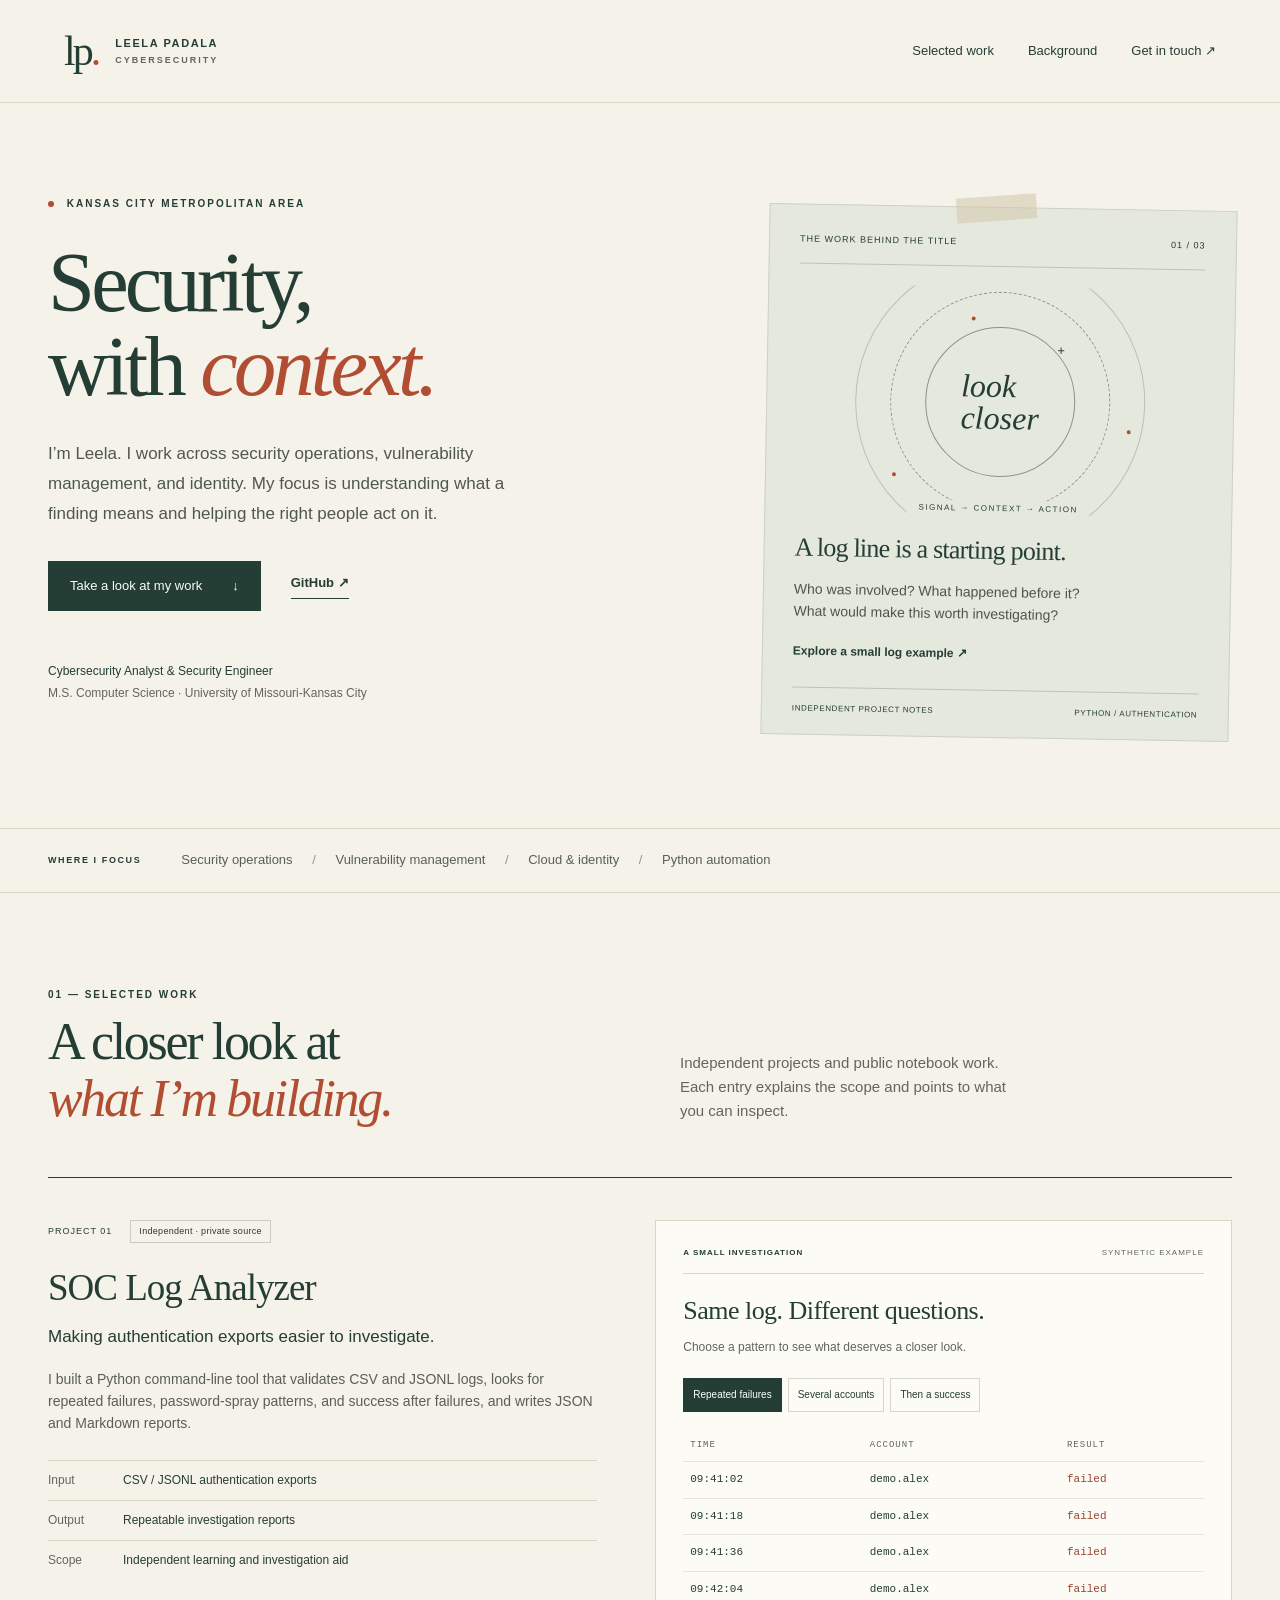
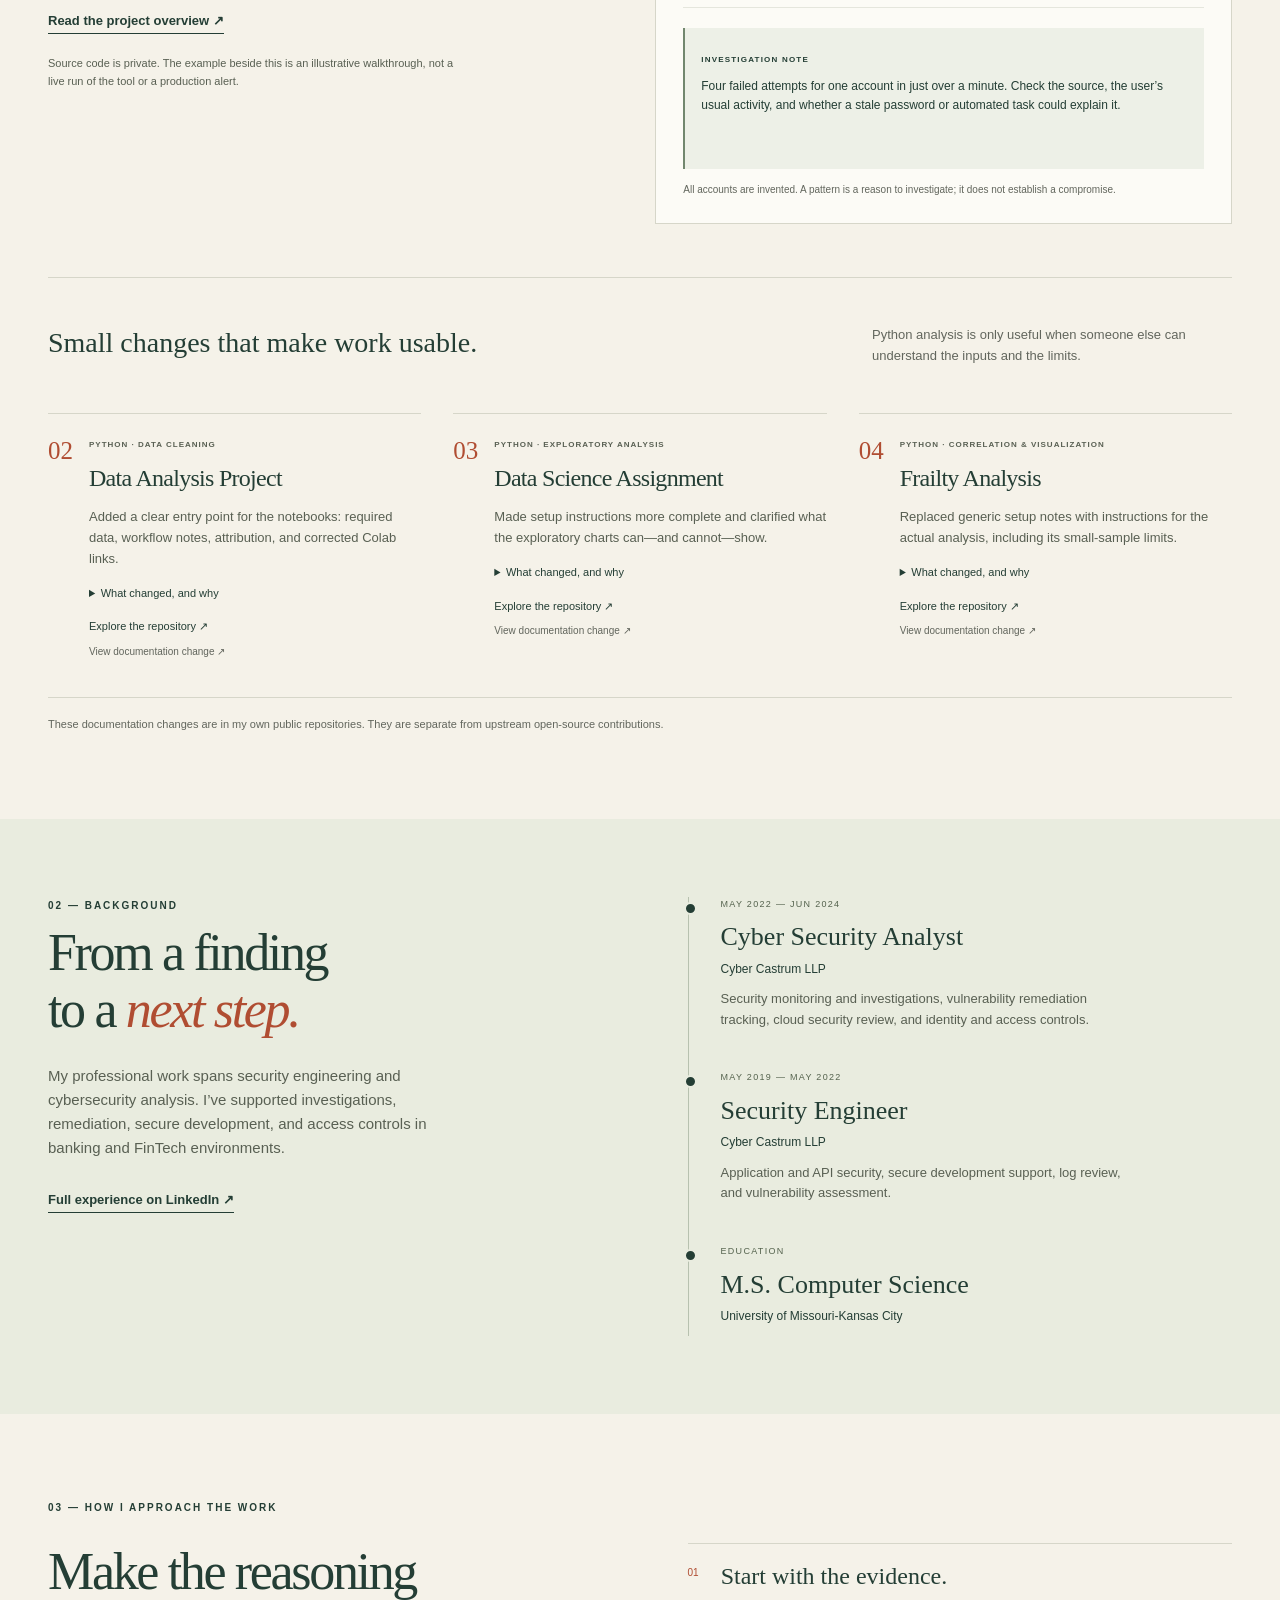
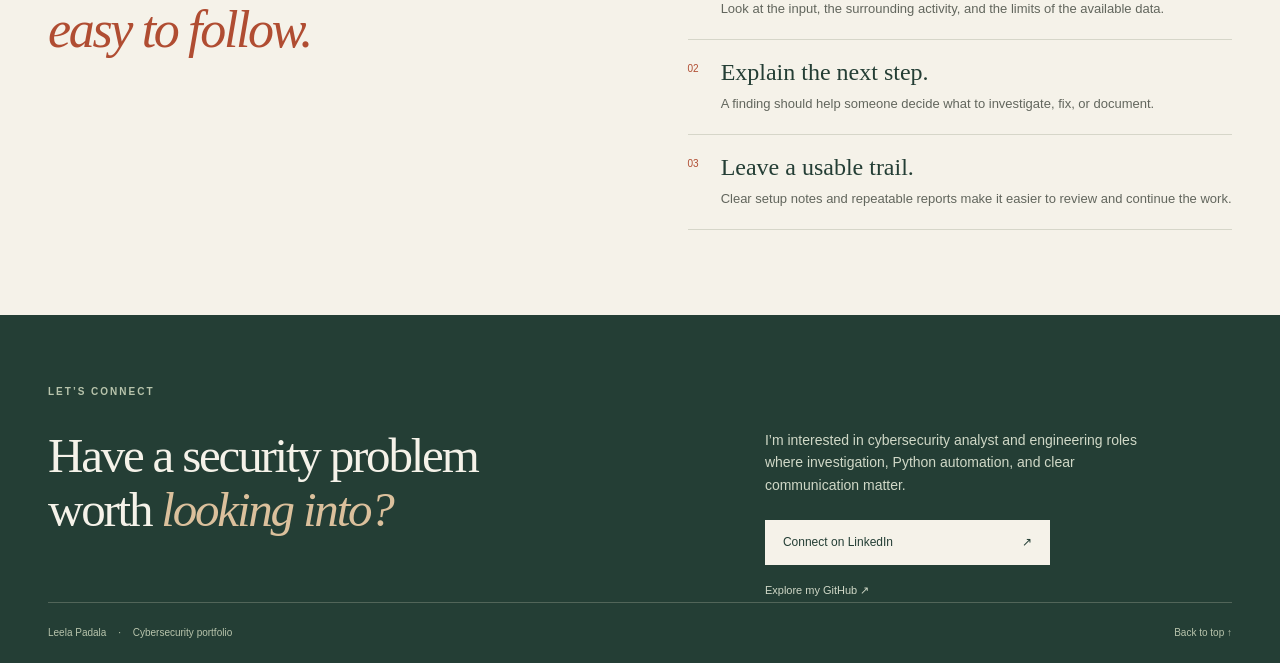
==== index.html @ 9eb64af8 "Add Leela cybersecurity portfolio" ====
<!doctype html>
<html lang="en">
<head>
  <meta charset="utf-8">
  <meta name="viewport" content="width=device-width,initial-scale=1">
  <meta name="description" content="Leela Padala's cybersecurity portfolio. Security operations, identity, vulnerability management, and independent Python project work.">
  <meta name="theme-color" content="#213e35">
  <title>Leela Padala — Security, with context.</title>
  <link rel="icon" href="mark.svg" type="image/svg+xml">
  <link rel="stylesheet" href="styles.css">
  <script src="script.js" defer></script>
</head>
<body>
<a class="skip" href="#main">Skip to content</a>
<header class="masthead">
  <a class="wordmark" href="#top" aria-label="Leela Padala, back to top"><span class="monogram">lp<span>.</span></span><span>LEELA PADALA<br><small>CYBERSECURITY</small></span></a>
  <nav aria-label="Main navigation"><a href="#work">Selected work</a><a href="#background">Background</a><a href="#contact">Get in touch <span aria-hidden="true">↗</span></a></nav>
</header>
<main id="main">
  <section class="hero wrap" id="top" aria-labelledby="intro-title">
    <div class="intro">
      <p class="eyebrow"><span class="dot"></span> KANSAS CITY METROPOLITAN AREA</p>
      <h1 id="intro-title">Security,<br>with <em>context.</em></h1>
      <p class="intro-text">I’m Leela. I work across security operations, vulnerability management, and identity. My focus is understanding what a finding means and helping the right people act on it.</p>
      <div class="hero-actions"><a class="button" href="#work">Take a look at my work <span aria-hidden="true">↓</span></a><a class="text-link" href="https://github.com/leela-padala">GitHub <span aria-hidden="true">↗</span></a></div>
      <p class="hero-foot">Cybersecurity Analyst &amp; Security Engineer<br><span>M.S. Computer Science · University of Missouri-Kansas City</span></p>
    </div>
    <aside class="field-note" aria-label="A look inside this portfolio">
      <div class="note-top"><span>THE WORK BEHIND THE TITLE</span><span>01 / 03</span></div>
      <div class="evidence-art" aria-hidden="true"><div class="orbit orbit-one"></div><div class="orbit orbit-two"></div><div class="orbit orbit-three"></div><span class="art-point p1"></span><span class="art-point p2"></span><span class="art-point p3"></span><div class="art-center">look<br>closer<span>+</span></div><span class="art-label">SIGNAL → CONTEXT → ACTION</span></div>
      <h2>A log line is a starting point.</h2>
      <p>Who was involved? What happened before it? What would make this worth investigating?</p>
      <a href="#log-study">Explore a small log example <span aria-hidden="true">↗</span></a>
      <div class="note-bottom">INDEPENDENT PROJECT NOTES <span>PYTHON / AUTHENTICATION</span></div>
    </aside>
  </section>
  <div class="scope-strip"><div class="wrap"><span>WHERE I FOCUS</span><p>Security operations <i>/</i> Vulnerability management <i>/</i> Cloud &amp; identity <i>/</i> Python automation</p></div></div>
  <section class="work wrap" id="work" aria-labelledby="work-title">
    <div class="section-heading"><p class="eyebrow">01 — SELECTED WORK</p><h2 id="work-title">A closer look at<br><em>what I’m building.</em></h2><p>Independent projects and public notebook work. Each entry explains the scope and points to what you can inspect.</p></div>
    <article class="lead-project" id="log-study">
      <div class="project-copy"><div class="project-label"><span>PROJECT 01</span><span class="tag">Independent · private source</span></div><h3>SOC Log Analyzer</h3><p class="project-deck">Making authentication exports easier to investigate.</p><p>I built a Python command-line tool that validates CSV and JSONL logs, looks for repeated failures, password-spray patterns, and success after failures, and writes JSON and Markdown reports.</p><dl class="project-facts"><div><dt>Input</dt><dd>CSV / JSONL authentication exports</dd></div><div><dt>Output</dt><dd>Repeatable investigation reports</dd></div><div><dt>Scope</dt><dd>Independent learning and investigation aid</dd></div></dl><a class="text-link" href="https://github.com/leela-padala#soc-log-analyzer-private">Read the project overview <span aria-hidden="true">↗</span></a><p class="project-limit">Source code is private. The example beside this is an illustrative walkthrough, not a live run of the tool or a production alert.</p></div>
      <div class="log-demo"><div class="demo-header"><span class="eyebrow">A SMALL INVESTIGATION</span><span class="demo-status">SYNTHETIC EXAMPLE</span></div><h4>Same log. Different questions.</h4><p class="demo-intro">Choose a pattern to see what deserves a closer look.</p><div class="pattern-buttons" role="group" aria-label="Authentication examples"><button type="button" data-pattern="failures" aria-pressed="true">Repeated failures</button><button type="button" data-pattern="spray" aria-pressed="false">Several accounts</button><button type="button" data-pattern="success" aria-pressed="false">Then a success</button></div><div class="table-scroll" tabindex="0" role="region" aria-label="Synthetic authentication events"><table><caption class="sr-only">Illustrative authentication events</caption><thead><tr><th scope="col">Time</th><th scope="col">Account</th><th scope="col">Result</th></tr></thead><tbody id="log-rows"><tr><td>09:41:02</td><td>demo.alex</td><td><span class="failure">failed</span></td></tr><tr><td>09:41:18</td><td>demo.alex</td><td><span class="failure">failed</span></td></tr><tr><td>09:41:36</td><td>demo.alex</td><td><span class="failure">failed</span></td></tr><tr><td>09:42:04</td><td>demo.alex</td><td><span class="failure">failed</span></td></tr></tbody></table></div><div class="analyst-note" aria-live="polite" aria-atomic="true"><span>INVESTIGATION NOTE</span><p id="pattern-note">Four failed attempts for one account in just over a minute. Check the source, the user’s usual activity, and whether a stale password or automated task could explain it.</p></div><p class="demo-caveat">All accounts are invented. A pattern is a reason to investigate; it does not establish a compromise.</p></div>
    </article>
    <div class="notebook-heading"><h3>Small changes that make work usable.</h3><p>Python analysis is only useful when someone else can understand the inputs and the limits.</p></div>
    <div class="notebooks">
      <article><span class="project-number">02</span><div><p class="eyebrow">PYTHON · DATA CLEANING</p><h3>Data Analysis Project</h3><p>Added a clear entry point for the notebooks: required data, workflow notes, attribution, and corrected Colab links.</p><details><summary>What changed, and why</summary><p>The repository needed a guide to its notebooks and missing inputs. I documented those requirements and the interpretation limits, keeping notebook code and saved outputs unchanged. Fresh notebook execution is not claimed.</p></details><a href="https://github.com/leela-padala/Data_Analysis_Project">Explore the repository ↗</a><a class="evidence-link" href="https://github.com/leela-padala/Data_Analysis_Project/commit/1fc8b6ef504e13fbdee9d1fa3a5b4c7bd6de4004">View documentation change ↗</a></div></article>
      <article><span class="project-number">03</span><div><p class="eyebrow">PYTHON · EXPLORATORY ANALYSIS</p><h3>Data Science Assignment</h3><p>Made setup instructions more complete and clarified what the exploratory charts can—and cannot—show.</p><details><summary>What changed, and why</summary><p>I documented upload and dependency requirements, noted a missing frailty input, and corrected the Colab link. I also clarified interpretation caveats so exploratory charts are not presented as evidence of cause and effect. Notebook code and saved outputs were preserved.</p></details><a href="https://github.com/leela-padala/Data_Science_Assignment">Explore the repository ↗</a><a class="evidence-link" href="https://github.com/leela-padala/Data_Science_Assignment/commit/5351d08f75ab523268ec1f0b84b29d0d2c453c83">View documentation change ↗</a></div></article>
      <article><span class="project-number">04</span><div><p class="eyebrow">PYTHON · CORRELATION &amp; VISUALIZATION</p><h3>Frailty Analysis</h3><p>Replaced generic setup notes with instructions for the actual analysis, including its small-sample limits.</p><details><summary>What changed, and why</summary><p>I documented the input schema, implemented workflow, and fresh-runtime caveat while retaining data attribution. The notebook and dataset files were preserved. This is a supporting analysis exercise, not a clinical or production security tool.</p></details><a href="https://github.com/leela-padala/Frailty_Analysis">Explore the repository ↗</a><a class="evidence-link" href="https://github.com/leela-padala/Frailty_Analysis/commit/0c082033e1949a9b325f4194f9ef6e0ad7409459">View documentation change ↗</a></div></article>
    </div>
    <p class="work-note">These documentation changes are in my own public repositories. They are separate from upstream open-source contributions.</p>
  </section>
  <section class="background" id="background" aria-labelledby="background-title"><div class="wrap background-grid"><div><p class="eyebrow">02 — BACKGROUND</p><h2 id="background-title">From a finding<br>to a <em>next step.</em></h2><p class="background-intro">My professional work spans security engineering and cybersecurity analysis. I’ve supported investigations, remediation, secure development, and access controls in banking and FinTech environments.</p><a class="text-link" href="https://www.linkedin.com/in/leela-padala/">Full experience on LinkedIn ↗</a></div><div class="timeline"><article><p class="timeline-date">MAY 2022 — JUN 2024</p><h3>Cyber Security Analyst</h3><p class="company">Cyber Castrum LLP</p><p>Security monitoring and investigations, vulnerability remediation tracking, cloud security review, and identity and access controls.</p></article><article><p class="timeline-date">MAY 2019 — MAY 2022</p><h3>Security Engineer</h3><p class="company">Cyber Castrum LLP</p><p>Application and API security, secure development support, log review, and vulnerability assessment.</p></article><article><p class="timeline-date">EDUCATION</p><h3>M.S. Computer Science</h3><p class="company">University of Missouri-Kansas City</p></article></div></div></section>
  <section class="approach wrap" aria-labelledby="approach-title"><p class="eyebrow">03 — HOW I APPROACH THE WORK</p><div class="approach-grid"><h2 id="approach-title">Make the reasoning<br><em>easy to follow.</em></h2><div class="principles"><article><span>01</span><div><h3>Start with the evidence.</h3><p>Look at the input, the surrounding activity, and the limits of the available data.</p></div></article><article><span>02</span><div><h3>Explain the next step.</h3><p>A finding should help someone decide what to investigate, fix, or document.</p></div></article><article><span>03</span><div><h3>Leave a usable trail.</h3><p>Clear setup notes and repeatable reports make it easier to review and continue the work.</p></div></article></div></div></section>
  <section class="contact" id="contact" aria-labelledby="contact-title"><div class="wrap"><p class="eyebrow">LET’S CONNECT</p><div class="contact-grid"><h2 id="contact-title">Have a security problem<br>worth <em>looking into?</em></h2><div><p>I’m interested in cybersecurity analyst and engineering roles where investigation, Python automation, and clear communication matter.</p><a class="contact-button" href="https://www.linkedin.com/in/leela-padala/">Connect on LinkedIn <span aria-hidden="true">↗</span></a><a class="contact-secondary" href="https://github.com/leela-padala">Explore my GitHub ↗</a></div></div><footer><p>Leela Padala <span>·</span> Cybersecurity portfolio</p><a href="#top">Back to top ↑</a></footer></div></section>
</main>
<noscript><p class="noscript">The portfolio works without JavaScript. The log walkthrough shows the repeated-failure example.</p></noscript>
</body>
</html>
---- styles.css ----
:root{--paper:#f5f2e9;--ink:#243e35;--muted:#62665d;--line:#d6d6c9;--accent:#b04d32;--white:#fcfbf6;--serif:Georgia,'Times New Roman',serif;--sans:'Segoe UI',Arial,sans-serif}*{box-sizing:border-box}html{scroll-behavior:smooth;scroll-padding-top:110px}body{margin:0;background:var(--paper);color:var(--ink);font-family:var(--sans);font-size:16px;line-height:1.6}a{color:inherit;text-underline-offset:5px}a:hover{color:var(--accent)}button{font:inherit;cursor:pointer}a,button,summary{touch-action:manipulation}a:focus-visible,button:focus-visible,summary:focus-visible,[tabindex]:focus-visible{outline:3px solid var(--accent);outline-offset:5px}p,h1,h2,h3,h4{margin-top:0}h1,h2,h3,h4{line-height:1.1;font-weight:400}h1,h2{font-family:var(--serif);letter-spacing:-.045em}em{font-weight:400;color:var(--accent)}.wrap{max-width:1280px;margin:0 auto;padding-left:48px;padding-right:48px}.masthead{max-width:1440px;margin:auto;padding:30px 64px;display:flex;align-items:center;justify-content:space-between;border-bottom:1px solid var(--line);gap:24px}.wordmark{display:flex;align-items:center;gap:17px;text-decoration:none;font-size:11px;letter-spacing:1.6px;line-height:1.5;font-weight:600}.wordmark small{color:var(--muted);font-size:9px;letter-spacing:2px}.monogram{font-family:var(--serif);font-size:42px;line-height:1;letter-spacing:-3px;font-weight:400}.monogram span{color:var(--accent)}nav{display:flex;gap:34px;font-size:13px}nav a{text-decoration:none}.hero{display:grid;grid-template-columns:1.15fr .85fr;gap:84px;padding-top:92px;padding-bottom:90px}.eyebrow{font-size:10px;font-weight:600;letter-spacing:2px;line-height:1.7}.dot{display:inline-block;width:6px;height:6px;border-radius:50%;background:var(--accent);margin-right:8px}.hero h1{font-size:clamp(68px,6.6vw,106px);margin:29px 0 31px;line-height:.99}.intro-text{max-width:510px;color:#4f584e;font-size:17px;line-height:1.75}.hero-actions{display:flex;align-items:center;gap:30px;margin-top:32px}.button{background:var(--ink);color:var(--white);display:inline-flex;gap:30px;text-decoration:none;padding:15px 22px;font-size:13px}.button:hover{background:#385447;color:#fff}.text-link{font-size:13px;font-weight:600;text-decoration:none;border-bottom:1px solid var(--ink);padding-bottom:5px}.hero-foot{font-size:12px;margin-top:50px;line-height:1.8}.hero-foot span{color:var(--muted)}.field-note{background:#e5e8dd;border:1px solid #cdd2c5;padding:27px 30px 18px;align-self:start;transform:rotate(1deg);position:relative;margin-top:12px}.field-note:before{content:'';position:absolute;top:-12px;left:40%;width:80px;height:25px;background:#d3c9ad90;transform:rotate(-5deg)}.note-top{display:flex;justify-content:space-between;font-size:9px;letter-spacing:1px;border-bottom:1px solid #bcc4b7;padding-bottom:17px}.evidence-art{height:230px;position:relative;display:grid;place-items:center;overflow:hidden;margin:20px 0}.orbit{position:absolute;border:1px solid #879687;border-radius:50%;width:150px;height:150px}.orbit-two{width:220px;height:220px;border-style:dashed;transform:rotate(35deg)}.orbit-three{width:290px;height:290px;border-color:#b9c2b3}.art-center{font-family:var(--serif);font-size:32px;line-height:1;font-style:italic;position:relative}.art-center span{font-family:var(--sans);font-style:normal;font-size:13px;position:absolute;top:-27px;right:-25px}.art-point{position:absolute;width:10px;height:10px;background:var(--accent);border:3px solid #e5e8dd;border-radius:50%}.p1{top:27px;left:42%}.p2{top:60%;right:17%}.p3{bottom:16%;left:23%}.art-label{position:absolute;bottom:0;background:#e5e8dd;padding:2px 12px;font-size:8px;letter-spacing:1.5px}.field-note h2{font-size:26px;letter-spacing:-.03em;margin-bottom:15px}.field-note>p{font-size:14px;color:#4a574c;max-width:320px}.field-note>a{font-size:12px;font-weight:600;text-decoration:none}.note-bottom{font-size:8px;letter-spacing:.6px;display:flex;justify-content:space-between;margin-top:25px;padding-top:15px;border-top:1px solid #bcc4b7;gap:14px}.scope-strip{border-top:1px solid var(--line);border-bottom:1px solid var(--line)}.scope-strip>.wrap{display:flex;gap:40px;align-items:center;padding-top:21px;padding-bottom:21px}.scope-strip span{font-size:9px;font-weight:600;letter-spacing:1.6px;white-space:nowrap}.scope-strip p{font-size:13px;margin:0;color:#566151}.scope-strip i{font-style:normal;color:#929a89;margin:0 16px}.work{padding-top:93px;padding-bottom:85px}.section-heading{display:grid;grid-template-columns:1fr 1fr;column-gap:80px;margin-bottom:50px}.section-heading>.eyebrow{grid-column:1/-1}.section-heading h2,.background h2,.approach h2{font-size:52px;margin-bottom:0}.section-heading>p:last-child{align-self:end;color:var(--muted);max-width:350px;margin-bottom:4px;font-size:15px}.lead-project{display:grid;grid-template-columns:1fr 1.05fr;gap:58px;padding:42px 0 53px;border-top:1px solid var(--ink);border-bottom:1px solid var(--line)}.project-label{display:flex;gap:18px;align-items:center;flex-wrap:wrap;font-size:9px;letter-spacing:1px}.tag{font-size:9px;letter-spacing:.3px;border:1px solid #c7cebf;padding:3px 8px}.project-copy h3{font-family:var(--serif);font-size:37px;letter-spacing:-1px;margin:25px 0 15px}.project-deck{font-size:17px}.project-copy>p:not(.project-deck){font-size:14px;color:#596053}.project-facts{margin:25px 0 27px}.project-facts>div{display:grid;grid-template-columns:75px 1fr;font-size:12px;border-top:1px solid var(--line);padding:10px 0}.project-facts dt{color:var(--muted)}.project-facts dd{margin:0}.project-limit{font-size:11px!important;margin-top:22px;max-width:420px}.log-demo{background:var(--white);border:1px solid var(--line);padding:25px 27px;align-self:start}.demo-header{display:flex;align-items:center;justify-content:space-between;gap:10px;border-bottom:1px solid var(--line);padding-bottom:13px}.demo-status{font-size:8px;color:var(--muted);letter-spacing:1px}.demo-header .eyebrow{font-size:8px;letter-spacing:1px}.log-demo h4{font-family:var(--serif);font-size:26px;margin:23px 0 12px;letter-spacing:-.02em}.demo-intro{font-size:12px;color:var(--muted)}.pattern-buttons{display:flex;gap:6px;margin:21px 0 17px;flex-wrap:wrap}.pattern-buttons button{font-size:10px;padding:8px 9px;background:transparent;border:1px solid var(--line);color:var(--ink)}.pattern-buttons button[aria-pressed=true]{background:var(--ink);color:white;border-color:var(--ink)}.table-scroll{overflow-x:auto}table{width:100%;border-collapse:collapse;text-align:left;font-size:11px;font-family:Consolas,'Courier New',monospace}th{font-weight:400;color:var(--muted);font-size:9px;text-transform:uppercase;letter-spacing:1px}th,td{padding:9px 7px;border-bottom:1px solid #e5e6dd;white-space:nowrap}.failure{color:#9a432d}.success{color:#2c684a}.analyst-note{background:#edf0e7;margin-top:20px;padding:16px;border-left:2px solid #72876e}.analyst-note>span{font-size:8px;font-weight:600;letter-spacing:1.2px}.analyst-note p{font-size:12px;line-height:1.6;margin:7px 0 0;min-height:76px}.demo-caveat{font-size:10px;color:var(--muted);margin:13px 0 0}.notebook-heading{margin-top:47px;display:flex;gap:45px;align-items:start}.notebook-heading h3{font-family:var(--serif);font-size:28px;flex:1;line-height:1.25}.notebook-heading p{font-size:13px;max-width:360px;color:var(--muted)}.notebooks{display:grid;grid-template-columns:1fr 1fr 1fr;gap:32px;margin-top:25px}.notebooks article{border-top:1px solid var(--line);padding-top:24px;display:flex;gap:16px}.project-number{font-family:var(--serif);color:var(--accent);font-size:25px;line-height:1}.notebooks .eyebrow{font-size:8px;letter-spacing:1px;margin-bottom:12px}.notebooks h3{font-family:var(--serif);font-size:24px;letter-spacing:-.03em;line-height:1.2;margin-bottom:15px}.notebooks p{font-size:13px;color:#596053}.notebooks a{font-size:11px;display:block;margin-top:16px;text-decoration:none}.notebooks .evidence-link{font-size:10px;color:var(--muted);margin-top:8px}.notebooks summary{font-size:11px;cursor:pointer;margin-top:15px}.notebooks details p{font-size:12px;margin:12px 0}.work-note{font-size:11px;color:var(--muted);border-top:1px solid var(--line);margin:37px 0 0;padding-top:18px}.background{background:#e9ecdf;padding:78px 0}.background-grid{display:grid;grid-template-columns:1fr 1fr;gap:95px}.background-intro{font-size:15px;color:#596053;max-width:425px;margin:26px 0}.timeline{border-left:1px solid #b7c1af;padding-left:32px}.timeline article{position:relative;padding:0 0 27px}.timeline article:last-child{padding-bottom:0}.timeline article:before{content:'';position:absolute;left:-37px;top:5px;width:9px;height:9px;background:var(--ink);border:2px solid #e9ecdf;border-radius:50%}.timeline-date{font-size:9px;letter-spacing:1.3px;margin-bottom:12px;color:#54624d}.timeline h3{font-family:var(--serif);font-size:26px;margin-bottom:8px}.timeline .company{font-size:12px;margin-bottom:10px}.timeline p:last-child:not(.company){font-size:13px;color:#596053;max-width:415px}.approach{padding-top:85px;padding-bottom:85px}.approach-grid{display:grid;grid-template-columns:1fr 1fr;gap:95px;margin-top:27px}.principles article{display:flex;gap:22px;border-top:1px solid var(--line);padding:19px 0}.principles article:last-child{border-bottom:1px solid var(--line)}.principles>article>span{font-size:10px;color:var(--accent);padding-top:2px}.principles h3{font-family:var(--serif);font-size:24px;margin-bottom:9px}.principles p{font-size:13px;color:var(--muted);margin:0}.contact{background:var(--ink);color:var(--paper);padding-top:68px}.contact .eyebrow{color:#b8c4ac}.contact-grid{display:grid;grid-template-columns:1.15fr .85fr;gap:85px;margin-top:29px}.contact h2{font-size:49px;margin-bottom:48px}.contact h2 em{color:#dbc09c}.contact-grid>div>p{font-size:14px;color:#d0d8c7;max-width:380px;margin-bottom:24px}.contact-button{background:var(--paper);color:var(--ink);padding:13px 18px;font-size:12px;display:flex;justify-content:space-between;max-width:285px;text-decoration:none}.contact-secondary{font-size:11px;display:inline-block;margin-top:17px;color:#d0d8c7;text-decoration:none}.contact footer{display:flex;align-items:center;justify-content:space-between;border-top:1px solid #526559;padding:22px 0;font-size:10px;color:#b8c4ac}.contact footer p{margin:0}.contact footer span{margin:0 9px}.contact footer a{text-decoration:none}.skip{position:fixed;top:-100px;left:10px;background:var(--ink);color:white;padding:10px;z-index:100}.skip:focus{top:10px}.sr-only{position:absolute;width:1px;height:1px;overflow:hidden;clip-path:inset(50%)}.noscript{padding:20px;text-align:center;font-size:12px}
@media(min-width:1600px){.hero{padding-top:110px;padding-bottom:105px}}@media(max-width:1050px){.hero{gap:42px}.wrap{padding-left:32px;padding-right:32px}.masthead{padding:25px 32px}.hero h1{font-size:80px}.field-note{padding:22px}.note-bottom{display:block}.note-bottom span{display:block;margin-top:5px}.lead-project{gap:30px}.pattern-buttons button{font-size:9px}.background-grid,.approach-grid{gap:48px}.notebooks{gap:22px}.scope-strip i{margin:0 8px}.contact-grid{gap:42px}.contact h2{font-size:43px}}@media(max-width:760px){html{scroll-padding-top:25px}.masthead{padding:20px 24px;align-items:start}.wordmark{gap:12px;font-size:9px}.monogram{font-size:36px}nav{gap:15px;font-size:11px;flex-wrap:wrap;justify-content:end;max-width:190px}nav a:last-child{flex-basis:100%;text-align:right}.wrap{padding-left:24px;padding-right:24px}.hero{grid-template-columns:1fr;gap:42px;padding-top:53px;padding-bottom:50px}.hero h1{font-size:76px;max-width:500px;margin-top:24px}.intro-text{font-size:16px;max-width:520px}.hero-foot{margin-top:32px}.field-note{max-width:510px;width:100%;margin:0 auto;transform:rotate(.5deg)}.evidence-art{height:180px}.orbit-one{width:120px;height:120px}.orbit-two{width:175px;height:175px}.orbit-three{width:230px;height:230px}.note-bottom{display:flex}.scope-strip>.wrap{display:block}.scope-strip p{margin-top:9px;font-size:12px}.scope-strip i{margin:0 6px}.work{padding-top:55px;padding-bottom:50px}.section-heading{display:block;margin-bottom:32px}.section-heading h2,.background h2,.approach h2{font-size:43px}.section-heading>p:last-child{margin-top:22px;max-width:520px}.lead-project{grid-template-columns:1fr;gap:22px;padding-top:27px}.project-copy h3{font-size:34px}.project-facts>div{grid-template-columns:65px 1fr}.log-demo{padding:22px}.analyst-note p{min-height:0}.notebook-heading{display:block;margin-top:35px}.notebook-heading h3{font-size:27px;margin-bottom:15px}.notebook-heading p{max-width:520px}.notebooks{grid-template-columns:1fr;gap:26px}.notebooks article{gap:20px;padding-top:22px}.notebooks h3{font-size:26px}.notebooks a{font-size:12px}.notebooks .evidence-link{font-size:11px}.background{padding:50px 0}.background-grid,.approach-grid{grid-template-columns:1fr;gap:36px}.background-intro{max-width:520px}.timeline{margin-left:5px}.approach{padding-top:52px;padding-bottom:50px}.contact{padding-top:47px}.contact-grid{grid-template-columns:1fr;gap:9px}.contact h2{font-size:43px;margin-bottom:21px}.contact-grid>div{margin-bottom:32px}.contact footer{align-items:start;gap:12px}.contact footer p{max-width:220px}}@media(max-width:380px){.hero h1{font-size:64px}.hero-actions{gap:17px}.button{gap:15px;padding:13px 16px}.field-note{padding:20px}.note-top{font-size:8px}.section-heading h2,.background h2,.approach h2,.contact h2{font-size:38px}.log-demo{padding:18px}.pattern-buttons{gap:5px}.pattern-buttons button{padding:7px 6px}.note-bottom{display:block}}@media(prefers-reduced-motion:reduce){html{scroll-behavior:auto}}@media print{body{background:white}.masthead nav,.pattern-buttons,.hero-actions,.evidence-art,.contact-button,.contact-secondary{display:none}.hero,.background-grid,.approach-grid,.contact-grid,.lead-project{display:block}.hero,.work,.background,.approach,.contact{padding-top:25px;padding-bottom:25px}.field-note{transform:none}.hero h1{font-size:52px}.contact{background:white;color:var(--ink)}.contact h2 em,.contact p,.contact .eyebrow,.contact footer{color:var(--ink)}.log-demo{break-inside:avoid}.notebooks{display:block}.notebooks article{break-inside:avoid;margin-top:15px}}
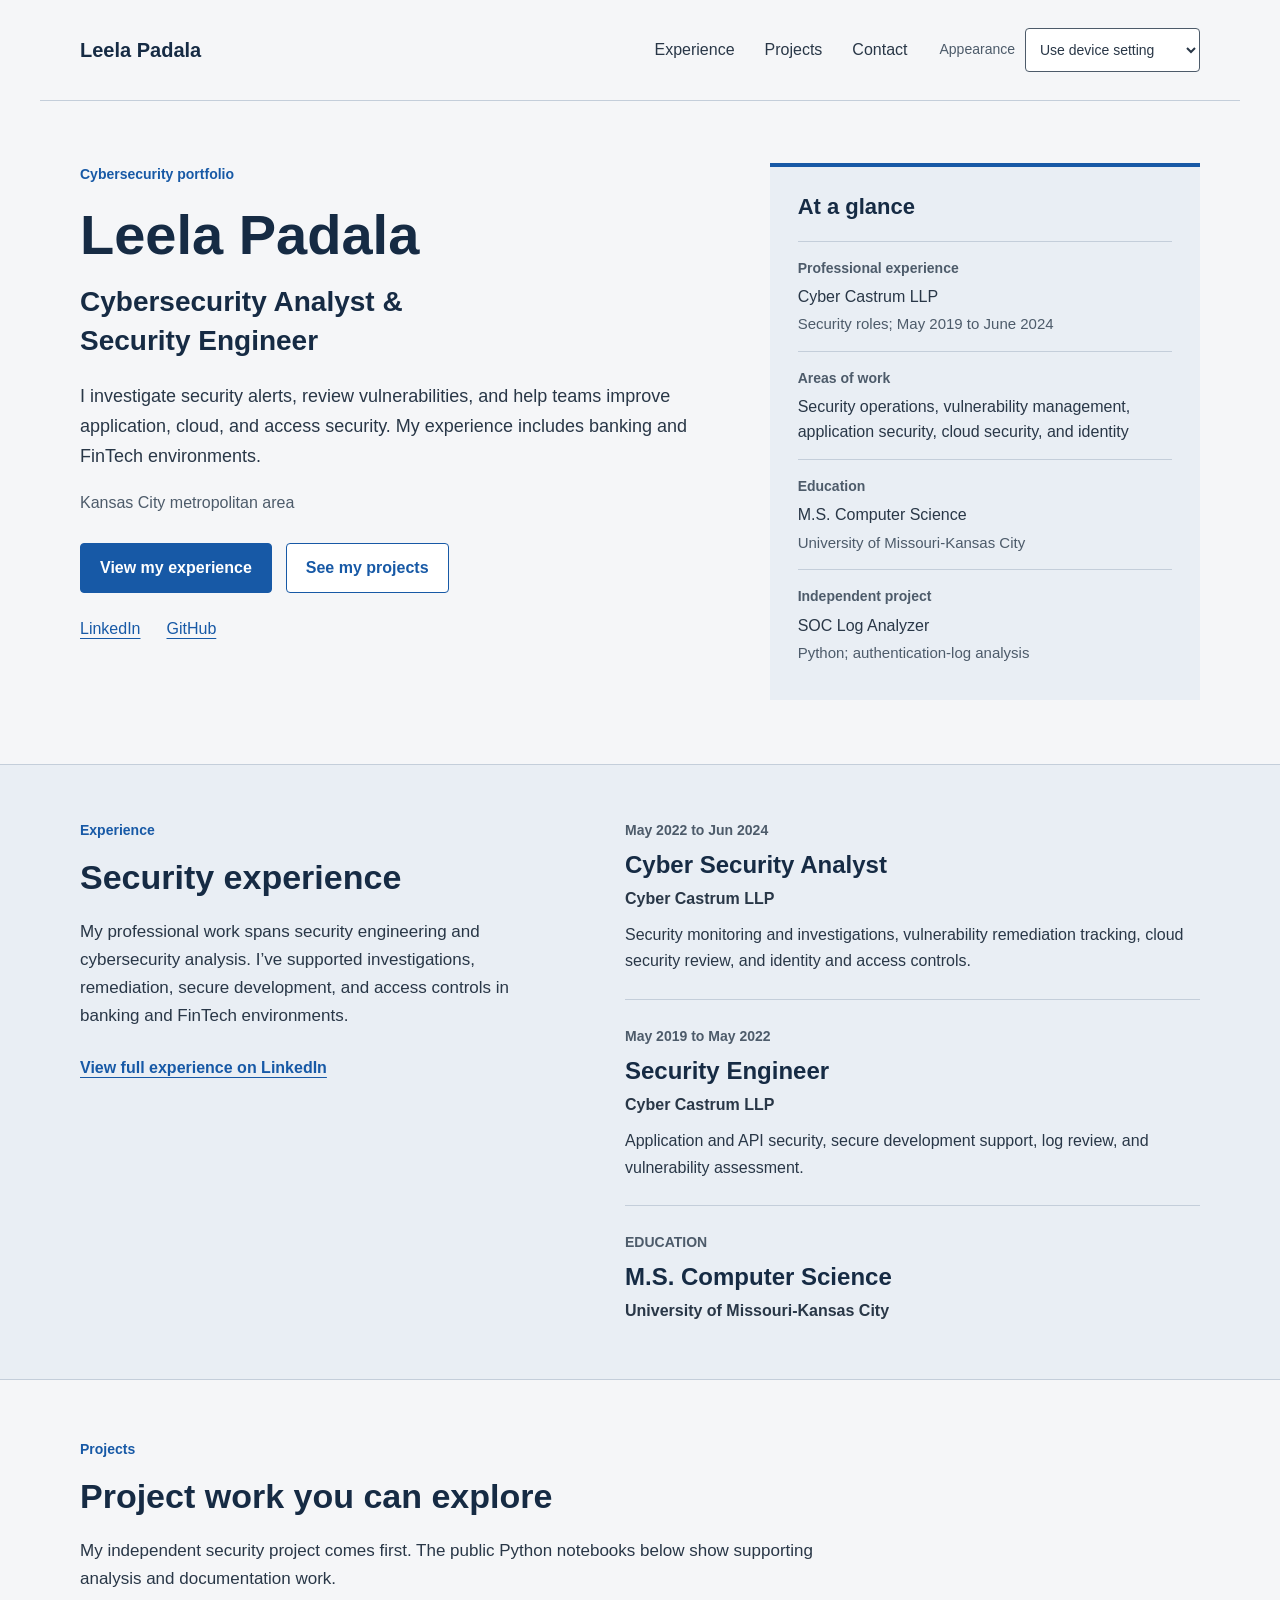
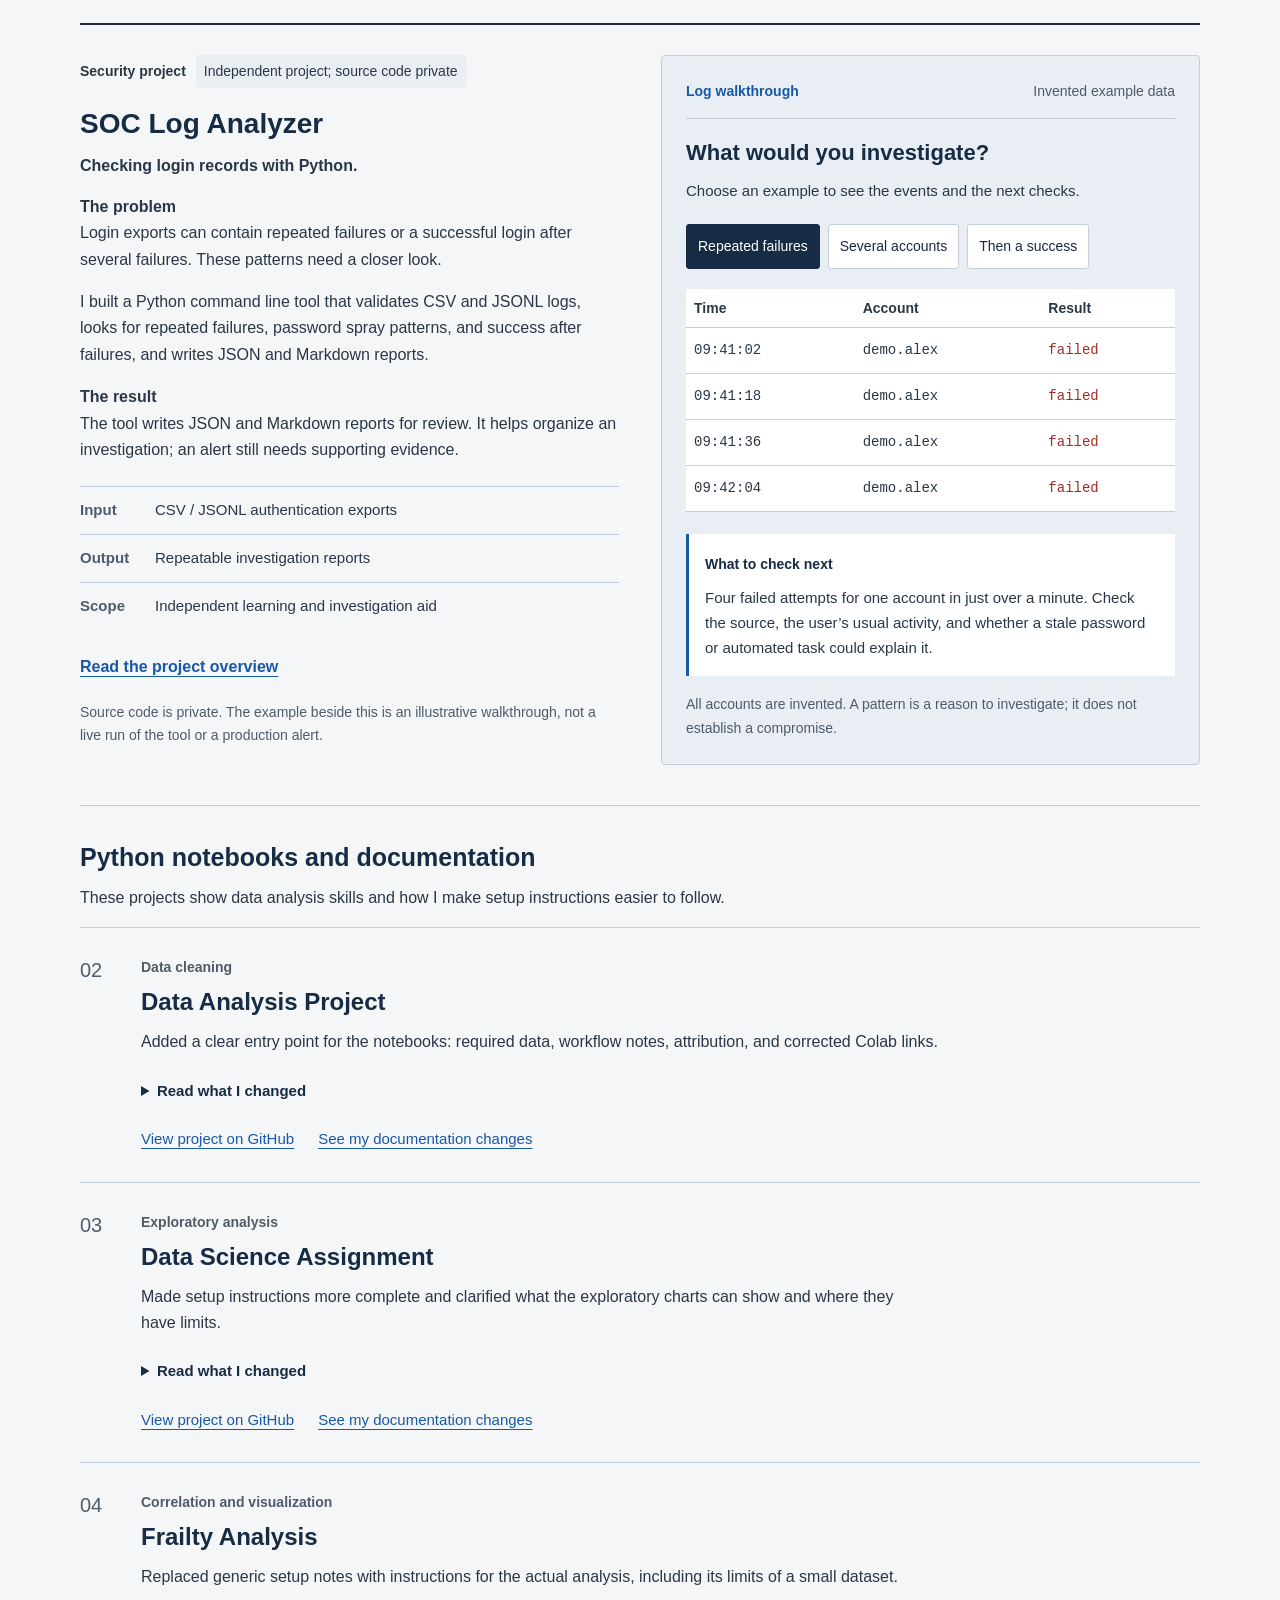
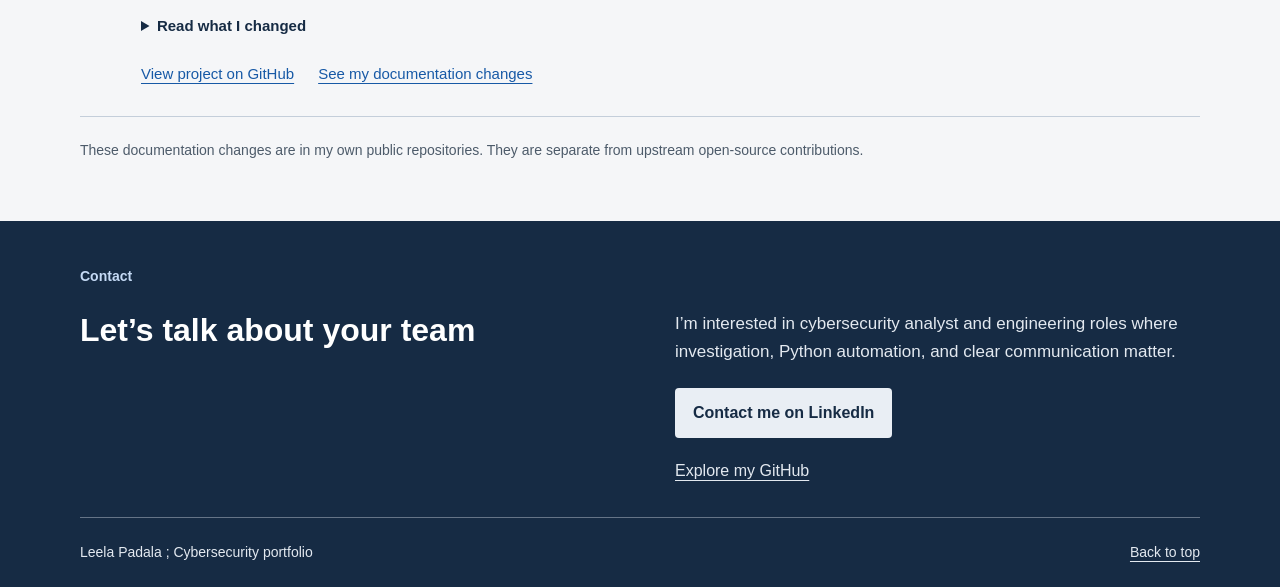
==== commit a17f8bc3: "Update portfolio layout, project notes, and theme controls" ====
--- a/index.html
+++ b/index.html
@@ -4,8 +4,15 @@
   <meta charset="utf-8">
   <meta name="viewport" content="width=device-width,initial-scale=1">
   <meta name="description" content="Leela Padala's cybersecurity portfolio. Security operations, identity, vulnerability management, and independent Python project work.">
-  <meta name="theme-color" content="#213e35">
-  <title>Leela Padala — Security, with context.</title>
+  <meta name="theme-color" content="#162b44">
+  <title>Leela Padala | Cybersecurity Analyst &amp; Security Engineer</title>
+  <script>
+    // Apply the saved or device theme before the page is painted.
+    try {
+      const saved = localStorage.getItem('leela-portfolio-theme');
+      document.documentElement.dataset.theme = saved === 'light' || saved === 'dark' ? saved : (matchMedia('(prefers-color-scheme: dark)').matches ? 'dark' : 'light');
+    } catch (_) { /* CSS follows the device preference if storage is unavailable. */ }
+  </script>
   <link rel="icon" href="mark.svg" type="image/svg+xml">
   <link rel="stylesheet" href="styles.css">
   <script src="script.js" defer></script>
@@ -13,45 +20,42 @@
 <body>
 <a class="skip" href="#main">Skip to content</a>
 <header class="masthead">
-  <a class="wordmark" href="#top" aria-label="Leela Padala, back to top"><span class="monogram">lp<span>.</span></span><span>LEELA PADALA<br><small>CYBERSECURITY</small></span></a>
-  <nav aria-label="Main navigation"><a href="#work">Selected work</a><a href="#background">Background</a><a href="#contact">Get in touch <span aria-hidden="true">↗</span></a></nav>
+  <a class="wordmark" href="#top" aria-label="Leela Padala, back to top">Leela Padala</a>
+  <div class="header-controls"><nav aria-label="Main navigation"><a href="#background">Experience</a><a href="#work">Projects</a><a href="#contact">Contact</a></nav><div class="theme-picker"><label for="theme-choice">Appearance</label><select id="theme-choice" disabled><option value="system">Use device setting</option><option value="light">Light</option><option value="dark">Dark</option></select></div></div>
 </header>
 <main id="main">
   <section class="hero wrap" id="top" aria-labelledby="intro-title">
     <div class="intro">
-      <p class="eyebrow"><span class="dot"></span> KANSAS CITY METROPOLITAN AREA</p>
-      <h1 id="intro-title">Security,<br>with <em>context.</em></h1>
-      <p class="intro-text">I’m Leela. I work across security operations, vulnerability management, and identity. My focus is understanding what a finding means and helping the right people act on it.</p>
-      <div class="hero-actions"><a class="button" href="#work">Take a look at my work <span aria-hidden="true">↓</span></a><a class="text-link" href="https://github.com/leela-padala">GitHub <span aria-hidden="true">↗</span></a></div>
-      <p class="hero-foot">Cybersecurity Analyst &amp; Security Engineer<br><span>M.S. Computer Science · University of Missouri-Kansas City</span></p>
+      <p class="eyebrow">Cybersecurity portfolio</p>
+      <h1 id="intro-title">Leela Padala</h1>
+      <p class="role-title">Cybersecurity Analyst &amp;<br>Security Engineer</p>
+      <p class="intro-text">I investigate security alerts, review vulnerabilities, and help teams improve application, cloud, and access security. My experience includes banking and FinTech environments.</p>
+      <p class="location">Kansas City metropolitan area</p>
+      <div class="hero-actions"><a class="button" href="#background">View my experience</a><a class="button button-secondary" href="#work">See my projects</a></div>
+      <div class="profile-links"><a href="https://www.linkedin.com/in/leela-padala/">LinkedIn</a><a href="https://github.com/leela-padala">GitHub</a></div>
     </div>
-    <aside class="field-note" aria-label="A look inside this portfolio">
-      <div class="note-top"><span>THE WORK BEHIND THE TITLE</span><span>01 / 03</span></div>
-      <div class="evidence-art" aria-hidden="true"><div class="orbit orbit-one"></div><div class="orbit orbit-two"></div><div class="orbit orbit-three"></div><span class="art-point p1"></span><span class="art-point p2"></span><span class="art-point p3"></span><div class="art-center">look<br>closer<span>+</span></div><span class="art-label">SIGNAL → CONTEXT → ACTION</span></div>
-      <h2>A log line is a starting point.</h2>
-      <p>Who was involved? What happened before it? What would make this worth investigating?</p>
-      <a href="#log-study">Explore a small log example <span aria-hidden="true">↗</span></a>
-      <div class="note-bottom">INDEPENDENT PROJECT NOTES <span>PYTHON / AUTHENTICATION</span></div>
+    <aside class="profile-summary" aria-label="Professional summary">
+      <h2>At a glance</h2>
+      <dl><div><dt>Professional experience</dt><dd>Cyber Castrum LLP<span>Security roles; May 2019 to June 2024</span></dd></div><div><dt>Areas of work</dt><dd>Security operations, vulnerability management, application security, cloud security, and identity</dd></div><div><dt>Education</dt><dd>M.S. Computer Science<span>University of Missouri-Kansas City</span></dd></div><div><dt>Independent project</dt><dd>SOC Log Analyzer<span>Python; authentication-log analysis</span></dd></div></dl>
     </aside>
   </section>
-  <div class="scope-strip"><div class="wrap"><span>WHERE I FOCUS</span><p>Security operations <i>/</i> Vulnerability management <i>/</i> Cloud &amp; identity <i>/</i> Python automation</p></div></div>
+  <section class="background" id="background" aria-labelledby="background-title"><div class="wrap background-grid"><div><p class="eyebrow">Experience</p><h2 id="background-title">Security experience</h2><p class="background-intro">My professional work spans security engineering and cybersecurity analysis. I’ve supported investigations, remediation, secure development, and access controls in banking and FinTech environments.</p><a class="text-link" href="https://www.linkedin.com/in/leela-padala/">View full experience on LinkedIn</a></div><div class="timeline"><article><p class="timeline-date">May 2022 to Jun 2024</p><h3>Cyber Security Analyst</h3><p class="company">Cyber Castrum LLP</p><p>Security monitoring and investigations, vulnerability remediation tracking, cloud security review, and identity and access controls.</p></article><article><p class="timeline-date">May 2019 to May 2022</p><h3>Security Engineer</h3><p class="company">Cyber Castrum LLP</p><p>Application and API security, secure development support, log review, and vulnerability assessment.</p></article><article><p class="timeline-date">EDUCATION</p><h3>M.S. Computer Science</h3><p class="company">University of Missouri-Kansas City</p></article></div></div></section>
   <section class="work wrap" id="work" aria-labelledby="work-title">
-    <div class="section-heading"><p class="eyebrow">01 — SELECTED WORK</p><h2 id="work-title">A closer look at<br><em>what I’m building.</em></h2><p>Independent projects and public notebook work. Each entry explains the scope and points to what you can inspect.</p></div>
+    <div class="section-heading"><p class="eyebrow">Projects</p><h2 id="work-title">Project work you can explore</h2><p>My independent security project comes first. The public Python notebooks below show supporting analysis and documentation work.</p></div>
     <article class="lead-project" id="log-study">
-      <div class="project-copy"><div class="project-label"><span>PROJECT 01</span><span class="tag">Independent · private source</span></div><h3>SOC Log Analyzer</h3><p class="project-deck">Making authentication exports easier to investigate.</p><p>I built a Python command-line tool that validates CSV and JSONL logs, looks for repeated failures, password-spray patterns, and success after failures, and writes JSON and Markdown reports.</p><dl class="project-facts"><div><dt>Input</dt><dd>CSV / JSONL authentication exports</dd></div><div><dt>Output</dt><dd>Repeatable investigation reports</dd></div><div><dt>Scope</dt><dd>Independent learning and investigation aid</dd></div></dl><a class="text-link" href="https://github.com/leela-padala#soc-log-analyzer-private">Read the project overview <span aria-hidden="true">↗</span></a><p class="project-limit">Source code is private. The example beside this is an illustrative walkthrough, not a live run of the tool or a production alert.</p></div>
-      <div class="log-demo"><div class="demo-header"><span class="eyebrow">A SMALL INVESTIGATION</span><span class="demo-status">SYNTHETIC EXAMPLE</span></div><h4>Same log. Different questions.</h4><p class="demo-intro">Choose a pattern to see what deserves a closer look.</p><div class="pattern-buttons" role="group" aria-label="Authentication examples"><button type="button" data-pattern="failures" aria-pressed="true">Repeated failures</button><button type="button" data-pattern="spray" aria-pressed="false">Several accounts</button><button type="button" data-pattern="success" aria-pressed="false">Then a success</button></div><div class="table-scroll" tabindex="0" role="region" aria-label="Synthetic authentication events"><table><caption class="sr-only">Illustrative authentication events</caption><thead><tr><th scope="col">Time</th><th scope="col">Account</th><th scope="col">Result</th></tr></thead><tbody id="log-rows"><tr><td>09:41:02</td><td>demo.alex</td><td><span class="failure">failed</span></td></tr><tr><td>09:41:18</td><td>demo.alex</td><td><span class="failure">failed</span></td></tr><tr><td>09:41:36</td><td>demo.alex</td><td><span class="failure">failed</span></td></tr><tr><td>09:42:04</td><td>demo.alex</td><td><span class="failure">failed</span></td></tr></tbody></table></div><div class="analyst-note" aria-live="polite" aria-atomic="true"><span>INVESTIGATION NOTE</span><p id="pattern-note">Four failed attempts for one account in just over a minute. Check the source, the user’s usual activity, and whether a stale password or automated task could explain it.</p></div><p class="demo-caveat">All accounts are invented. A pattern is a reason to investigate; it does not establish a compromise.</p></div>
+      <div class="project-copy"><div class="project-label"><span>Security project</span><span class="tag">Independent project; source code private</span></div><h3>SOC Log Analyzer</h3><p class="project-deck">Checking login records with Python.</p><p><strong>The problem</strong><br>Login exports can contain repeated failures or a successful login after several failures. These patterns need a closer look.</p><p>I built a Python command line tool that validates CSV and JSONL logs, looks for repeated failures, password spray patterns, and success after failures, and writes JSON and Markdown reports.</p><p><strong>The result</strong><br>The tool writes JSON and Markdown reports for review. It helps organize an investigation; an alert still needs supporting evidence.</p><dl class="project-facts"><div><dt>Input</dt><dd>CSV / JSONL authentication exports</dd></div><div><dt>Output</dt><dd>Repeatable investigation reports</dd></div><div><dt>Scope</dt><dd>Independent learning and investigation aid</dd></div></dl><a class="text-link" href="https://github.com/leela-padala#soc-log-analyzer-private">Read the project overview </a><p class="project-limit">Source code is private. The example beside this is an illustrative walkthrough, not a live run of the tool or a production alert.</p></div>
+      <div class="log-demo"><div class="demo-header"><span class="eyebrow">Log walkthrough</span><span class="demo-status">Invented example data</span></div><h4>What would you investigate?</h4><p class="demo-intro">Choose an example to see the events and the next checks.</p><div class="pattern-buttons" role="group" aria-label="Authentication examples"><button type="button" data-pattern="failures" aria-pressed="true">Repeated failures</button><button type="button" data-pattern="spray" aria-pressed="false">Several accounts</button><button type="button" data-pattern="success" aria-pressed="false">Then a success</button></div><div class="table-scroll" tabindex="0" role="region" aria-label="Synthetic authentication events"><table><caption class="sr-only">Illustrative authentication events</caption><thead><tr><th scope="col">Time</th><th scope="col">Account</th><th scope="col">Result</th></tr></thead><tbody id="log-rows"><tr><td>09:41:02</td><td>demo.alex</td><td><span class="failure">failed</span></td></tr><tr><td>09:41:18</td><td>demo.alex</td><td><span class="failure">failed</span></td></tr><tr><td>09:41:36</td><td>demo.alex</td><td><span class="failure">failed</span></td></tr><tr><td>09:42:04</td><td>demo.alex</td><td><span class="failure">failed</span></td></tr></tbody></table></div><div class="analyst-note" aria-live="polite" aria-atomic="true"><span>What to check next</span><p id="pattern-note">Four failed attempts for one account in just over a minute. Check the source, the user’s usual activity, and whether a stale password or automated task could explain it.</p></div><p class="demo-caveat">All accounts are invented. A pattern is a reason to investigate; it does not establish a compromise.</p></div>
     </article>
-    <div class="notebook-heading"><h3>Small changes that make work usable.</h3><p>Python analysis is only useful when someone else can understand the inputs and the limits.</p></div>
+    <div class="notebook-heading"><h3>Python notebooks and documentation</h3><p>These projects show data analysis skills and how I make setup instructions easier to follow.</p></div>
     <div class="notebooks">
-      <article><span class="project-number">02</span><div><p class="eyebrow">PYTHON · DATA CLEANING</p><h3>Data Analysis Project</h3><p>Added a clear entry point for the notebooks: required data, workflow notes, attribution, and corrected Colab links.</p><details><summary>What changed, and why</summary><p>The repository needed a guide to its notebooks and missing inputs. I documented those requirements and the interpretation limits, keeping notebook code and saved outputs unchanged. Fresh notebook execution is not claimed.</p></details><a href="https://github.com/leela-padala/Data_Analysis_Project">Explore the repository ↗</a><a class="evidence-link" href="https://github.com/leela-padala/Data_Analysis_Project/commit/1fc8b6ef504e13fbdee9d1fa3a5b4c7bd6de4004">View documentation change ↗</a></div></article>
-      <article><span class="project-number">03</span><div><p class="eyebrow">PYTHON · EXPLORATORY ANALYSIS</p><h3>Data Science Assignment</h3><p>Made setup instructions more complete and clarified what the exploratory charts can—and cannot—show.</p><details><summary>What changed, and why</summary><p>I documented upload and dependency requirements, noted a missing frailty input, and corrected the Colab link. I also clarified interpretation caveats so exploratory charts are not presented as evidence of cause and effect. Notebook code and saved outputs were preserved.</p></details><a href="https://github.com/leela-padala/Data_Science_Assignment">Explore the repository ↗</a><a class="evidence-link" href="https://github.com/leela-padala/Data_Science_Assignment/commit/5351d08f75ab523268ec1f0b84b29d0d2c453c83">View documentation change ↗</a></div></article>
-      <article><span class="project-number">04</span><div><p class="eyebrow">PYTHON · CORRELATION &amp; VISUALIZATION</p><h3>Frailty Analysis</h3><p>Replaced generic setup notes with instructions for the actual analysis, including its small-sample limits.</p><details><summary>What changed, and why</summary><p>I documented the input schema, implemented workflow, and fresh-runtime caveat while retaining data attribution. The notebook and dataset files were preserved. This is a supporting analysis exercise, not a clinical or production security tool.</p></details><a href="https://github.com/leela-padala/Frailty_Analysis">Explore the repository ↗</a><a class="evidence-link" href="https://github.com/leela-padala/Frailty_Analysis/commit/0c082033e1949a9b325f4194f9ef6e0ad7409459">View documentation change ↗</a></div></article>
+      <article><span class="project-number">02</span><div><p class="eyebrow">Data cleaning</p><h3>Data Analysis Project</h3><p>Added a clear entry point for the notebooks: required data, workflow notes, attribution, and corrected Colab links.</p><details><summary>Read what I changed</summary><p>The repository needed a guide to its notebooks and missing inputs. I documented those requirements and the interpretation limits, keeping notebook code and saved outputs unchanged. Fresh notebook execution is not claimed.</p></details><a href="https://github.com/leela-padala/Data_Analysis_Project">View project on GitHub</a><a class="evidence-link" href="https://github.com/leela-padala/Data_Analysis_Project/commit/1fc8b6ef504e13fbdee9d1fa3a5b4c7bd6de4004">See my documentation changes</a></div></article>
+      <article><span class="project-number">03</span><div><p class="eyebrow">Exploratory analysis</p><h3>Data Science Assignment</h3><p>Made setup instructions more complete and clarified what the exploratory charts can show and where they have limits.</p><details><summary>Read what I changed</summary><p>I documented upload and dependency requirements, noted a missing frailty input, and corrected the Colab link. I also clarified interpretation caveats so exploratory charts are not presented as evidence of cause and effect. Notebook code and saved outputs were preserved.</p></details><a href="https://github.com/leela-padala/Data_Science_Assignment">View project on GitHub</a><a class="evidence-link" href="https://github.com/leela-padala/Data_Science_Assignment/commit/5351d08f75ab523268ec1f0b84b29d0d2c453c83">See my documentation changes</a></div></article>
+      <article><span class="project-number">04</span><div><p class="eyebrow">Correlation and visualization</p><h3>Frailty Analysis</h3><p>Replaced generic setup notes with instructions for the actual analysis, including its limits of a small dataset.</p><details><summary>Read what I changed</summary><p>I documented the input schema, implemented workflow, and fresh-runtime caveat while retaining data attribution. The notebook and dataset files were preserved. This is a supporting analysis exercise, not a clinical or production security tool.</p></details><a href="https://github.com/leela-padala/Frailty_Analysis">View project on GitHub</a><a class="evidence-link" href="https://github.com/leela-padala/Frailty_Analysis/commit/0c082033e1949a9b325f4194f9ef6e0ad7409459">See my documentation changes</a></div></article>
     </div>
     <p class="work-note">These documentation changes are in my own public repositories. They are separate from upstream open-source contributions.</p>
   </section>
-  <section class="background" id="background" aria-labelledby="background-title"><div class="wrap background-grid"><div><p class="eyebrow">02 — BACKGROUND</p><h2 id="background-title">From a finding<br>to a <em>next step.</em></h2><p class="background-intro">My professional work spans security engineering and cybersecurity analysis. I’ve supported investigations, remediation, secure development, and access controls in banking and FinTech environments.</p><a class="text-link" href="https://www.linkedin.com/in/leela-padala/">Full experience on LinkedIn ↗</a></div><div class="timeline"><article><p class="timeline-date">MAY 2022 — JUN 2024</p><h3>Cyber Security Analyst</h3><p class="company">Cyber Castrum LLP</p><p>Security monitoring and investigations, vulnerability remediation tracking, cloud security review, and identity and access controls.</p></article><article><p class="timeline-date">MAY 2019 — MAY 2022</p><h3>Security Engineer</h3><p class="company">Cyber Castrum LLP</p><p>Application and API security, secure development support, log review, and vulnerability assessment.</p></article><article><p class="timeline-date">EDUCATION</p><h3>M.S. Computer Science</h3><p class="company">University of Missouri-Kansas City</p></article></div></div></section>
-  <section class="approach wrap" aria-labelledby="approach-title"><p class="eyebrow">03 — HOW I APPROACH THE WORK</p><div class="approach-grid"><h2 id="approach-title">Make the reasoning<br><em>easy to follow.</em></h2><div class="principles"><article><span>01</span><div><h3>Start with the evidence.</h3><p>Look at the input, the surrounding activity, and the limits of the available data.</p></div></article><article><span>02</span><div><h3>Explain the next step.</h3><p>A finding should help someone decide what to investigate, fix, or document.</p></div></article><article><span>03</span><div><h3>Leave a usable trail.</h3><p>Clear setup notes and repeatable reports make it easier to review and continue the work.</p></div></article></div></div></section>
-  <section class="contact" id="contact" aria-labelledby="contact-title"><div class="wrap"><p class="eyebrow">LET’S CONNECT</p><div class="contact-grid"><h2 id="contact-title">Have a security problem<br>worth <em>looking into?</em></h2><div><p>I’m interested in cybersecurity analyst and engineering roles where investigation, Python automation, and clear communication matter.</p><a class="contact-button" href="https://www.linkedin.com/in/leela-padala/">Connect on LinkedIn <span aria-hidden="true">↗</span></a><a class="contact-secondary" href="https://github.com/leela-padala">Explore my GitHub ↗</a></div></div><footer><p>Leela Padala <span>·</span> Cybersecurity portfolio</p><a href="#top">Back to top ↑</a></footer></div></section>
+
+  <section class="contact" id="contact" aria-labelledby="contact-title"><div class="wrap"><p class="eyebrow">Contact</p><div class="contact-grid"><h2 id="contact-title">Let’s talk about your team</h2><div><p>I’m interested in cybersecurity analyst and engineering roles where investigation, Python automation, and clear communication matter.</p><a class="contact-button" href="https://www.linkedin.com/in/leela-padala/">Contact me on LinkedIn </a><a class="contact-secondary" href="https://github.com/leela-padala">Explore my GitHub</a></div></div><footer><p>Leela Padala ; Cybersecurity portfolio</p><a href="#top">Back to top</a></footer></div></section>
 </main>
 <noscript><p class="noscript">The portfolio works without JavaScript. The log walkthrough shows the repeated-failure example.</p></noscript>
 </body>
--- a/styles.css
+++ b/styles.css
@@ -1,2 +1,140 @@
-:root{--paper:#f5f2e9;--ink:#243e35;--muted:#62665d;--line:#d6d6c9;--accent:#b04d32;--white:#fcfbf6;--serif:Georgia,'Times New Roman',serif;--sans:'Segoe UI',Arial,sans-serif}*{box-sizing:border-box}html{scroll-behavior:smooth;scroll-padding-top:110px}body{margin:0;background:var(--paper);color:var(--ink);font-family:var(--sans);font-size:16px;line-height:1.6}a{color:inherit;text-underline-offset:5px}a:hover{color:var(--accent)}button{font:inherit;cursor:pointer}a,button,summary{touch-action:manipulation}a:focus-visible,button:focus-visible,summary:focus-visible,[tabindex]:focus-visible{outline:3px solid var(--accent);outline-offset:5px}p,h1,h2,h3,h4{margin-top:0}h1,h2,h3,h4{line-height:1.1;font-weight:400}h1,h2{font-family:var(--serif);letter-spacing:-.045em}em{font-weight:400;color:var(--accent)}.wrap{max-width:1280px;margin:0 auto;padding-left:48px;padding-right:48px}.masthead{max-width:1440px;margin:auto;padding:30px 64px;display:flex;align-items:center;justify-content:space-between;border-bottom:1px solid var(--line);gap:24px}.wordmark{display:flex;align-items:center;gap:17px;text-decoration:none;font-size:11px;letter-spacing:1.6px;line-height:1.5;font-weight:600}.wordmark small{color:var(--muted);font-size:9px;letter-spacing:2px}.monogram{font-family:var(--serif);font-size:42px;line-height:1;letter-spacing:-3px;font-weight:400}.monogram span{color:var(--accent)}nav{display:flex;gap:34px;font-size:13px}nav a{text-decoration:none}.hero{display:grid;grid-template-columns:1.15fr .85fr;gap:84px;padding-top:92px;padding-bottom:90px}.eyebrow{font-size:10px;font-weight:600;letter-spacing:2px;line-height:1.7}.dot{display:inline-block;width:6px;height:6px;border-radius:50%;background:var(--accent);margin-right:8px}.hero h1{font-size:clamp(68px,6.6vw,106px);margin:29px 0 31px;line-height:.99}.intro-text{max-width:510px;color:#4f584e;font-size:17px;line-height:1.75}.hero-actions{display:flex;align-items:center;gap:30px;margin-top:32px}.button{background:var(--ink);color:var(--white);display:inline-flex;gap:30px;text-decoration:none;padding:15px 22px;font-size:13px}.button:hover{background:#385447;color:#fff}.text-link{font-size:13px;font-weight:600;text-decoration:none;border-bottom:1px solid var(--ink);padding-bottom:5px}.hero-foot{font-size:12px;margin-top:50px;line-height:1.8}.hero-foot span{color:var(--muted)}.field-note{background:#e5e8dd;border:1px solid #cdd2c5;padding:27px 30px 18px;align-self:start;transform:rotate(1deg);position:relative;margin-top:12px}.field-note:before{content:'';position:absolute;top:-12px;left:40%;width:80px;height:25px;background:#d3c9ad90;transform:rotate(-5deg)}.note-top{display:flex;justify-content:space-between;font-size:9px;letter-spacing:1px;border-bottom:1px solid #bcc4b7;padding-bottom:17px}.evidence-art{height:230px;position:relative;display:grid;place-items:center;overflow:hidden;margin:20px 0}.orbit{position:absolute;border:1px solid #879687;border-radius:50%;width:150px;height:150px}.orbit-two{width:220px;height:220px;border-style:dashed;transform:rotate(35deg)}.orbit-three{width:290px;height:290px;border-color:#b9c2b3}.art-center{font-family:var(--serif);font-size:32px;line-height:1;font-style:italic;position:relative}.art-center span{font-family:var(--sans);font-style:normal;font-size:13px;position:absolute;top:-27px;right:-25px}.art-point{position:absolute;width:10px;height:10px;background:var(--accent);border:3px solid #e5e8dd;border-radius:50%}.p1{top:27px;left:42%}.p2{top:60%;right:17%}.p3{bottom:16%;left:23%}.art-label{position:absolute;bottom:0;background:#e5e8dd;padding:2px 12px;font-size:8px;letter-spacing:1.5px}.field-note h2{font-size:26px;letter-spacing:-.03em;margin-bottom:15px}.field-note>p{font-size:14px;color:#4a574c;max-width:320px}.field-note>a{font-size:12px;font-weight:600;text-decoration:none}.note-bottom{font-size:8px;letter-spacing:.6px;display:flex;justify-content:space-between;margin-top:25px;padding-top:15px;border-top:1px solid #bcc4b7;gap:14px}.scope-strip{border-top:1px solid var(--line);border-bottom:1px solid var(--line)}.scope-strip>.wrap{display:flex;gap:40px;align-items:center;padding-top:21px;padding-bottom:21px}.scope-strip span{font-size:9px;font-weight:600;letter-spacing:1.6px;white-space:nowrap}.scope-strip p{font-size:13px;margin:0;color:#566151}.scope-strip i{font-style:normal;color:#929a89;margin:0 16px}.work{padding-top:93px;padding-bottom:85px}.section-heading{display:grid;grid-template-columns:1fr 1fr;column-gap:80px;margin-bottom:50px}.section-heading>.eyebrow{grid-column:1/-1}.section-heading h2,.background h2,.approach h2{font-size:52px;margin-bottom:0}.section-heading>p:last-child{align-self:end;color:var(--muted);max-width:350px;margin-bottom:4px;font-size:15px}.lead-project{display:grid;grid-template-columns:1fr 1.05fr;gap:58px;padding:42px 0 53px;border-top:1px solid var(--ink);border-bottom:1px solid var(--line)}.project-label{display:flex;gap:18px;align-items:center;flex-wrap:wrap;font-size:9px;letter-spacing:1px}.tag{font-size:9px;letter-spacing:.3px;border:1px solid #c7cebf;padding:3px 8px}.project-copy h3{font-family:var(--serif);font-size:37px;letter-spacing:-1px;margin:25px 0 15px}.project-deck{font-size:17px}.project-copy>p:not(.project-deck){font-size:14px;color:#596053}.project-facts{margin:25px 0 27px}.project-facts>div{display:grid;grid-template-columns:75px 1fr;font-size:12px;border-top:1px solid var(--line);padding:10px 0}.project-facts dt{color:var(--muted)}.project-facts dd{margin:0}.project-limit{font-size:11px!important;margin-top:22px;max-width:420px}.log-demo{background:var(--white);border:1px solid var(--line);padding:25px 27px;align-self:start}.demo-header{display:flex;align-items:center;justify-content:space-between;gap:10px;border-bottom:1px solid var(--line);padding-bottom:13px}.demo-status{font-size:8px;color:var(--muted);letter-spacing:1px}.demo-header .eyebrow{font-size:8px;letter-spacing:1px}.log-demo h4{font-family:var(--serif);font-size:26px;margin:23px 0 12px;letter-spacing:-.02em}.demo-intro{font-size:12px;color:var(--muted)}.pattern-buttons{display:flex;gap:6px;margin:21px 0 17px;flex-wrap:wrap}.pattern-buttons button{font-size:10px;padding:8px 9px;background:transparent;border:1px solid var(--line);color:var(--ink)}.pattern-buttons button[aria-pressed=true]{background:var(--ink);color:white;border-color:var(--ink)}.table-scroll{overflow-x:auto}table{width:100%;border-collapse:collapse;text-align:left;font-size:11px;font-family:Consolas,'Courier New',monospace}th{font-weight:400;color:var(--muted);font-size:9px;text-transform:uppercase;letter-spacing:1px}th,td{padding:9px 7px;border-bottom:1px solid #e5e6dd;white-space:nowrap}.failure{color:#9a432d}.success{color:#2c684a}.analyst-note{background:#edf0e7;margin-top:20px;padding:16px;border-left:2px solid #72876e}.analyst-note>span{font-size:8px;font-weight:600;letter-spacing:1.2px}.analyst-note p{font-size:12px;line-height:1.6;margin:7px 0 0;min-height:76px}.demo-caveat{font-size:10px;color:var(--muted);margin:13px 0 0}.notebook-heading{margin-top:47px;display:flex;gap:45px;align-items:start}.notebook-heading h3{font-family:var(--serif);font-size:28px;flex:1;line-height:1.25}.notebook-heading p{font-size:13px;max-width:360px;color:var(--muted)}.notebooks{display:grid;grid-template-columns:1fr 1fr 1fr;gap:32px;margin-top:25px}.notebooks article{border-top:1px solid var(--line);padding-top:24px;display:flex;gap:16px}.project-number{font-family:var(--serif);color:var(--accent);font-size:25px;line-height:1}.notebooks .eyebrow{font-size:8px;letter-spacing:1px;margin-bottom:12px}.notebooks h3{font-family:var(--serif);font-size:24px;letter-spacing:-.03em;line-height:1.2;margin-bottom:15px}.notebooks p{font-size:13px;color:#596053}.notebooks a{font-size:11px;display:block;margin-top:16px;text-decoration:none}.notebooks .evidence-link{font-size:10px;color:var(--muted);margin-top:8px}.notebooks summary{font-size:11px;cursor:pointer;margin-top:15px}.notebooks details p{font-size:12px;margin:12px 0}.work-note{font-size:11px;color:var(--muted);border-top:1px solid var(--line);margin:37px 0 0;padding-top:18px}.background{background:#e9ecdf;padding:78px 0}.background-grid{display:grid;grid-template-columns:1fr 1fr;gap:95px}.background-intro{font-size:15px;color:#596053;max-width:425px;margin:26px 0}.timeline{border-left:1px solid #b7c1af;padding-left:32px}.timeline article{position:relative;padding:0 0 27px}.timeline article:last-child{padding-bottom:0}.timeline article:before{content:'';position:absolute;left:-37px;top:5px;width:9px;height:9px;background:var(--ink);border:2px solid #e9ecdf;border-radius:50%}.timeline-date{font-size:9px;letter-spacing:1.3px;margin-bottom:12px;color:#54624d}.timeline h3{font-family:var(--serif);font-size:26px;margin-bottom:8px}.timeline .company{font-size:12px;margin-bottom:10px}.timeline p:last-child:not(.company){font-size:13px;color:#596053;max-width:415px}.approach{padding-top:85px;padding-bottom:85px}.approach-grid{display:grid;grid-template-columns:1fr 1fr;gap:95px;margin-top:27px}.principles article{display:flex;gap:22px;border-top:1px solid var(--line);padding:19px 0}.principles article:last-child{border-bottom:1px solid var(--line)}.principles>article>span{font-size:10px;color:var(--accent);padding-top:2px}.principles h3{font-family:var(--serif);font-size:24px;margin-bottom:9px}.principles p{font-size:13px;color:var(--muted);margin:0}.contact{background:var(--ink);color:var(--paper);padding-top:68px}.contact .eyebrow{color:#b8c4ac}.contact-grid{display:grid;grid-template-columns:1.15fr .85fr;gap:85px;margin-top:29px}.contact h2{font-size:49px;margin-bottom:48px}.contact h2 em{color:#dbc09c}.contact-grid>div>p{font-size:14px;color:#d0d8c7;max-width:380px;margin-bottom:24px}.contact-button{background:var(--paper);color:var(--ink);padding:13px 18px;font-size:12px;display:flex;justify-content:space-between;max-width:285px;text-decoration:none}.contact-secondary{font-size:11px;display:inline-block;margin-top:17px;color:#d0d8c7;text-decoration:none}.contact footer{display:flex;align-items:center;justify-content:space-between;border-top:1px solid #526559;padding:22px 0;font-size:10px;color:#b8c4ac}.contact footer p{margin:0}.contact footer span{margin:0 9px}.contact footer a{text-decoration:none}.skip{position:fixed;top:-100px;left:10px;background:var(--ink);color:white;padding:10px;z-index:100}.skip:focus{top:10px}.sr-only{position:absolute;width:1px;height:1px;overflow:hidden;clip-path:inset(50%)}.noscript{padding:20px;text-align:center;font-size:12px}
-@media(min-width:1600px){.hero{padding-top:110px;padding-bottom:105px}}@media(max-width:1050px){.hero{gap:42px}.wrap{padding-left:32px;padding-right:32px}.masthead{padding:25px 32px}.hero h1{font-size:80px}.field-note{padding:22px}.note-bottom{display:block}.note-bottom span{display:block;margin-top:5px}.lead-project{gap:30px}.pattern-buttons button{font-size:9px}.background-grid,.approach-grid{gap:48px}.notebooks{gap:22px}.scope-strip i{margin:0 8px}.contact-grid{gap:42px}.contact h2{font-size:43px}}@media(max-width:760px){html{scroll-padding-top:25px}.masthead{padding:20px 24px;align-items:start}.wordmark{gap:12px;font-size:9px}.monogram{font-size:36px}nav{gap:15px;font-size:11px;flex-wrap:wrap;justify-content:end;max-width:190px}nav a:last-child{flex-basis:100%;text-align:right}.wrap{padding-left:24px;padding-right:24px}.hero{grid-template-columns:1fr;gap:42px;padding-top:53px;padding-bottom:50px}.hero h1{font-size:76px;max-width:500px;margin-top:24px}.intro-text{font-size:16px;max-width:520px}.hero-foot{margin-top:32px}.field-note{max-width:510px;width:100%;margin:0 auto;transform:rotate(.5deg)}.evidence-art{height:180px}.orbit-one{width:120px;height:120px}.orbit-two{width:175px;height:175px}.orbit-three{width:230px;height:230px}.note-bottom{display:flex}.scope-strip>.wrap{display:block}.scope-strip p{margin-top:9px;font-size:12px}.scope-strip i{margin:0 6px}.work{padding-top:55px;padding-bottom:50px}.section-heading{display:block;margin-bottom:32px}.section-heading h2,.background h2,.approach h2{font-size:43px}.section-heading>p:last-child{margin-top:22px;max-width:520px}.lead-project{grid-template-columns:1fr;gap:22px;padding-top:27px}.project-copy h3{font-size:34px}.project-facts>div{grid-template-columns:65px 1fr}.log-demo{padding:22px}.analyst-note p{min-height:0}.notebook-heading{display:block;margin-top:35px}.notebook-heading h3{font-size:27px;margin-bottom:15px}.notebook-heading p{max-width:520px}.notebooks{grid-template-columns:1fr;gap:26px}.notebooks article{gap:20px;padding-top:22px}.notebooks h3{font-size:26px}.notebooks a{font-size:12px}.notebooks .evidence-link{font-size:11px}.background{padding:50px 0}.background-grid,.approach-grid{grid-template-columns:1fr;gap:36px}.background-intro{max-width:520px}.timeline{margin-left:5px}.approach{padding-top:52px;padding-bottom:50px}.contact{padding-top:47px}.contact-grid{grid-template-columns:1fr;gap:9px}.contact h2{font-size:43px;margin-bottom:21px}.contact-grid>div{margin-bottom:32px}.contact footer{align-items:start;gap:12px}.contact footer p{max-width:220px}}@media(max-width:380px){.hero h1{font-size:64px}.hero-actions{gap:17px}.button{gap:15px;padding:13px 16px}.field-note{padding:20px}.note-top{font-size:8px}.section-heading h2,.background h2,.approach h2,.contact h2{font-size:38px}.log-demo{padding:18px}.pattern-buttons{gap:5px}.pattern-buttons button{padding:7px 6px}.note-bottom{display:block}}@media(prefers-reduced-motion:reduce){html{scroll-behavior:auto}}@media print{body{background:white}.masthead nav,.pattern-buttons,.hero-actions,.evidence-art,.contact-button,.contact-secondary{display:none}.hero,.background-grid,.approach-grid,.contact-grid,.lead-project{display:block}.hero,.work,.background,.approach,.contact{padding-top:25px;padding-bottom:25px}.field-note{transform:none}.hero h1{font-size:52px}.contact{background:white;color:var(--ink)}.contact h2 em,.contact p,.contact .eyebrow,.contact footer{color:var(--ink)}.log-demo{break-inside:avoid}.notebooks{display:block}.notebooks article{break-inside:avoid;margin-top:15px}}
+/* Recruiter-focused revision: system fonts, readable sizes, direct hierarchy. */
+:root { color-scheme:light; --ink:#162b44; --body:#293747; --muted:#4d5b6a; --blue:#1759a6; --line:#c4ceda; --soft:#e9eef4; --white:#f5f6f8; --surface:#fff; --link-hover:#103e77; --button:#1759a6; --button-text:#fff; --button-hover:#103e77; --selected:#162b44; --selected-text:#fff; --failure:#a12d25; --success:#17663c; --font:Arial,Helvetica,sans-serif; }
+* { box-sizing:border-box; }
+html { scroll-behavior:smooth; scroll-padding-top:30px; }
+body { margin:0; color:var(--body); background:var(--white); font:17px/1.65 var(--font); }
+p,h1,h2,h3,h4,dl { margin-top:0; }
+h1,h2,h3,h4 { color:var(--ink); font-weight:700; line-height:1.25; letter-spacing:0; }
+h1 { font-size:56px; margin-bottom:12px; }
+h2 { font-size:34px; margin-bottom:20px; }
+h3 { font-size:24px; margin-bottom:14px; }
+h4 { font-size:22px; margin-bottom:12px; }
+a { color:var(--blue); text-underline-offset:4px; text-decoration-thickness:1px; }
+a:hover { text-decoration-thickness:2px; color:var(--link-hover); }
+button { font:inherit; cursor:pointer; }
+a,button,summary { touch-action:manipulation; }
+a:focus-visible,button:focus-visible,summary:focus-visible,[tabindex]:focus-visible { outline:3px solid var(--blue); outline-offset:4px; }
+.wrap { max-width:1200px; margin:auto; padding-left:40px; padding-right:40px; }
+.masthead { max-width:1200px; margin:auto; padding:28px 40px; display:flex; justify-content:space-between; align-items:center; gap:28px; border-bottom:1px solid var(--line); }
+.wordmark { color:var(--ink); font-size:20px; font-weight:700; text-decoration:none; }
+nav { display:flex; gap:30px; font-size:16px; }
+nav a { color:var(--body); text-decoration:none; padding:5px 0; }
+nav a:hover { text-decoration:underline; }
+.hero { display:grid; grid-template-columns:1.3fr .9fr; gap:68px; padding-top:62px; padding-bottom:64px; }
+.eyebrow { font-size:14px; color:var(--blue); font-weight:700; letter-spacing:0; margin-bottom:14px; }
+.role-title { color:var(--ink); font-size:28px; font-weight:600; line-height:1.4; margin-bottom:22px; }
+.intro-text { font-size:18px; max-width:610px; margin-bottom:18px; }
+.location { color:var(--muted); font-size:16px; margin-bottom:27px; }
+.hero-actions { display:flex; flex-wrap:wrap; gap:14px; }
+.button { display:inline-flex; align-items:center; justify-content:center; min-height:48px; padding:11px 19px; background:var(--button); border:1px solid var(--button); border-radius:4px; color:var(--button-text); font-size:16px; font-weight:600; text-decoration:none; }
+.button:hover { background:var(--button-hover); color:var(--button-text); }
+.button-secondary { background:var(--surface); color:var(--blue); border-color:var(--blue); }
+.button-secondary:hover { background:var(--soft); color:var(--link-hover); }
+.profile-links { display:flex; gap:26px; margin-top:23px; font-size:16px; }
+.profile-summary { align-self:start; background:var(--soft); border-top:4px solid var(--blue); padding:26px 28px 20px; }
+.profile-summary h2 { font-size:22px; margin-bottom:20px; }
+.profile-summary dl { margin-bottom:0; }
+.profile-summary dl>div { border-top:1px solid var(--line); padding:15px 0; }
+.profile-summary dt { font-size:14px; font-weight:700; color:var(--muted); margin-bottom:5px; }
+.profile-summary dd { margin:0; font-size:16px; line-height:1.55; }
+.profile-summary dd span { display:block; color:var(--muted); font-size:15px; margin-top:3px; }
+.background { background:var(--soft); border-top:1px solid var(--line); border-bottom:1px solid var(--line); padding:54px 0; }
+.background-grid { display:grid; grid-template-columns:.95fr 1.15fr; gap:70px; }
+.background-intro { max-width:465px; margin-bottom:24px; }
+.text-link { font-size:16px; font-weight:600; }
+.timeline article { padding:0 0 24px; margin-bottom:25px; border-bottom:1px solid var(--line); }
+.timeline article:last-child { border-bottom:0; padding-bottom:0; margin-bottom:0; }
+.timeline-date { font-size:14px; font-weight:600; color:var(--muted); margin-bottom:8px; }
+.timeline h3 { margin-bottom:6px; }
+.timeline .company { font-size:16px; font-weight:600; color:var(--body); margin-bottom:10px; }
+.timeline p:last-child { margin-bottom:0; font-size:16px; }
+.work { padding-top:58px; padding-bottom:58px; }
+.section-heading { margin-bottom:30px; max-width:750px; }
+.section-heading>p:last-child { margin-bottom:0; }
+.lead-project { display:grid; grid-template-columns:1fr 1fr; gap:42px; padding:30px 0 40px; border-top:2px solid var(--ink); border-bottom:1px solid var(--line); }
+.project-label { display:flex; align-items:center; gap:10px; flex-wrap:wrap; margin-bottom:18px; font-size:14px; font-weight:600; }
+.tag { font-size:14px; color:var(--body); background:var(--soft); padding:5px 8px; border-radius:3px; font-weight:400; }
+.project-copy h3 { font-size:28px; margin-bottom:12px; }
+.project-deck { font-weight:600; font-size:17px; margin-bottom:14px; }
+.project-copy>p { font-size:16px; }
+.project-facts { margin:23px 0; }
+.project-facts>div { display:grid; grid-template-columns:65px 1fr; gap:10px; font-size:15px; border-top:1px solid var(--line); padding:11px 0; }
+.project-facts dt { color:var(--muted); font-weight:600; }
+.project-facts dd { margin:0; }
+.project-limit { color:var(--muted); font-size:14px!important; margin-top:20px; }
+.log-demo { border:1px solid var(--line); border-radius:4px; padding:24px; background:var(--soft); align-self:start; }
+.demo-header { display:flex; flex-wrap:wrap; align-items:center; justify-content:space-between; gap:8px; padding-bottom:15px; border-bottom:1px solid var(--line); margin-bottom:20px; }
+.demo-header .eyebrow { margin:0; font-size:14px; }
+.demo-status { font-size:14px; color:var(--muted); }
+.demo-intro { font-size:15px; }
+.pattern-buttons { display:flex; flex-wrap:wrap; gap:8px; margin:20px 0; }
+.pattern-buttons button { font-size:14px; padding:10px 11px; min-height:44px; border:1px solid var(--line); border-radius:3px; background:var(--surface); color:var(--ink); }
+.pattern-buttons button[aria-pressed=true] { background:var(--selected); color:var(--selected-text); border-color:var(--selected); }
+.table-scroll { overflow-x:auto; }
+table { width:100%; border-collapse:collapse; text-align:left; font-family:Consolas,'Courier New',monospace; font-size:14px; background:var(--surface); }
+th { font:600 14px var(--font); color:var(--body); }
+th,td { padding:11px 8px; border-bottom:1px solid var(--line); white-space:nowrap; }
+.failure { color:var(--failure); }
+.success { color:var(--success); }
+.analyst-note { background:var(--surface); border-left:3px solid var(--blue); padding:16px; margin-top:22px; }
+.analyst-note>span { font-size:14px; font-weight:700; color:var(--ink); }
+.analyst-note p { font-size:15px; line-height:1.65; margin:8px 0 0; }
+.demo-caveat { font-size:14px; color:var(--muted); margin:17px 0 0; }
+.notebook-heading { margin-top:36px; max-width:760px; }
+.notebook-heading h3 { font-size:25px; margin-bottom:12px; }
+.notebook-heading p { font-size:16px; }
+.notebooks { display:grid; grid-template-columns:1fr; gap:0; }
+.notebooks article { display:flex; gap:26px; border-top:1px solid var(--line); padding:28px 0; }
+.project-number { width:35px; flex-shrink:0; color:var(--muted); font-size:20px; line-height:1.4; }
+.notebooks article>div { max-width:820px; }
+.notebooks .eyebrow { font-size:14px; margin-bottom:8px; color:var(--muted); }
+.notebooks h3 { font-size:24px; margin-bottom:12px; }
+.notebooks p { font-size:16px; margin-bottom:15px; }
+.notebooks a { font-size:15px; display:inline-block; margin:16px 24px 0 0; }
+.notebooks .evidence-link { font-size:15px; }
+.notebooks summary { cursor:pointer; font-size:15px; font-weight:600; color:var(--ink); padding:8px 0; }
+.notebooks details p { margin:10px 0 0; padding:15px 18px; background:var(--soft); border-left:3px solid var(--line); font-size:15px; }
+.work-note { font-size:14px; color:var(--muted); border-top:1px solid var(--line); margin:0; padding-top:22px; }
+.contact { background:#162b44; color:#fff; padding-top:44px; }
+.contact .eyebrow { color:#c5daf5; }
+.contact h2 { color:white; font-size:32px; }
+.contact-grid { display:grid; grid-template-columns:1fr 1fr; gap:70px; margin-top:22px; padding-bottom:32px; }
+.contact-grid p { color:#e3e9f0; font-size:17px; margin-bottom:22px; }
+.contact-button { display:inline-flex; gap:15px; background:#e9eef4; color:#162b44; border-radius:4px; padding:12px 18px; font-size:16px; font-weight:600; text-decoration:none; min-height:48px; }
+.contact-button:hover { background:#fff; color:#162b44; }
+.contact-secondary { display:block; width:fit-content; font-size:16px; color:#e3e9f0; margin-top:20px; }
+.contact-secondary:hover,.contact footer a:hover { color:white; }
+.contact footer { display:flex; justify-content:space-between; gap:24px; padding:23px 0; border-top:1px solid #657487; color:#e3e9f0; font-size:14px; }
+.contact footer p { margin:0; }
+.contact footer span { margin:0 6px; }
+.contact footer a { color:#e3e9f0; }
+.skip { position:fixed; top:-100px; left:10px; padding:12px; background:var(--selected); color:var(--selected-text); z-index:100; }
+.skip:focus { top:10px; }
+.sr-only { position:absolute; width:1px; height:1px; overflow:hidden; clip-path:inset(50%); }
+.noscript { padding:20px; font-size:15px; }
+@media(max-width:1000px) { .hero { gap:36px; grid-template-columns:1.2fr 1fr; } .background-grid,.contact-grid { gap:40px; } .lead-project { gap:28px; } .profile-summary { padding:22px; } }
+@media(max-width:760px) {
+ .wrap { padding-left:24px; padding-right:24px; } .masthead { padding:22px 24px; align-items:flex-start; flex-direction:column; gap:14px; } nav { gap:26px; font-size:16px; }
+ .hero { grid-template-columns:1fr; gap:32px; padding-top:36px; padding-bottom:38px; } h1 { font-size:44px; } .role-title { font-size:25px; } .intro-text { font-size:18px; } .profile-summary { padding:22px; }
+ h2 { font-size:29px; } .background-grid,.lead-project,.contact-grid { grid-template-columns:1fr; gap:30px; } .background,.work { padding-top:38px; padding-bottom:38px; }
+ .timeline article { margin-bottom:22px; } .log-demo { padding:20px; } .pattern-buttons { gap:7px; } .pattern-buttons button { font-size:14px; }
+ .project-label { align-items:flex-start; flex-direction:column; } .notebooks article { gap:15px; } .project-number { width:25px; font-size:18px; }
+ .notebooks a { display:block; margin-top:15px; } .contact-grid { gap:8px; } .contact h2 { font-size:29px; } .contact footer { flex-direction:column; gap:14px; } }
+@media(max-width:380px) { .wrap { padding-left:20px; padding-right:20px; } .masthead { padding-left:20px; padding-right:20px; } h1 { font-size:40px; } .role-title { font-size:23px; } .hero-actions { flex-direction:column; align-items:stretch; } .profile-summary,.log-demo { padding:18px; } .tag { line-height:1.5; } .project-facts>div { grid-template-columns:54px 1fr; } }
+@media(prefers-reduced-motion:reduce) { html { scroll-behavior:auto; } }
+@media print { .masthead nav,.hero-actions,.pattern-buttons { display:none; } .hero,.background-grid,.lead-project,.contact-grid { display:block; } .hero,.work,.background,.contact { padding-top:20px; padding-bottom:20px; } .profile-summary,.log-demo { break-inside:avoid; } .contact { background:var(--surface); color:var(--ink); } .contact h2,.contact .eyebrow,.contact p,.contact a,.contact footer { color:var(--ink); } }
+
+/* Display settings use native controls and respect the visitor's device. */
+.header-controls { display:flex; align-items:center; gap:32px; }
+.theme-picker { display:flex; align-items:center; gap:10px; }
+.theme-picker label { font-size:14px; color:var(--muted); }
+.theme-picker select { font:14px var(--font); color:var(--body); background:var(--surface); border:1px solid var(--muted); border-radius:4px; min-height:44px; padding:8px 28px 8px 10px; max-width:190px; }
+.theme-picker select:focus-visible { outline:3px solid var(--blue); outline-offset:3px; }
+.intro-text,.background-intro,.project-copy>p,.notebooks p { text-wrap:pretty; }
+
+:root[data-theme="dark"] { color-scheme:dark; --ink:#edf2f8; --body:#d7dfeb; --muted:#b0becf; --blue:#96bef9; --line:#465970; --soft:#202c3b; --white:#151c26; --surface:#1b2532; --link-hover:#c4dcff; --button:#96bef9; --button-text:#142033; --button-hover:#bdd7fb; --selected:#96bef9; --selected-text:#142033; --failure:#ffaba1; --success:#9ad8b0; }
+@media(prefers-color-scheme:dark) { :root:not([data-theme="light"]) { color-scheme:dark; --ink:#edf2f8; --body:#d7dfeb; --muted:#b0becf; --blue:#96bef9; --line:#465970; --soft:#202c3b; --white:#151c26; --surface:#1b2532; --link-hover:#c4dcff; --button:#96bef9; --button-text:#142033; --button-hover:#bdd7fb; --selected:#96bef9; --selected-text:#142033; --failure:#ffaba1; --success:#9ad8b0; } }
+
+@media(max-width:1050px) { .header-controls { gap:22px; } .theme-picker { flex-direction:column; align-items:flex-start; gap:3px; } }
+@media(max-width:760px) { .header-controls { flex-direction:column; align-items:flex-start; gap:16px; width:100%; } .theme-picker { flex-direction:row; align-items:center; gap:12px; } }
+@media print { :root, :root[data-theme="dark"], :root:not([data-theme="light"]) { color-scheme:light; --ink:#162b44; --body:#293747; --muted:#4d5b6a; --blue:#1759a6; --line:#cbd4de; --soft:#f2f5f8; --white:#fff; --surface:#fff; --failure:#a12d25; --success:#17663c; } .theme-picker { display:none; } }
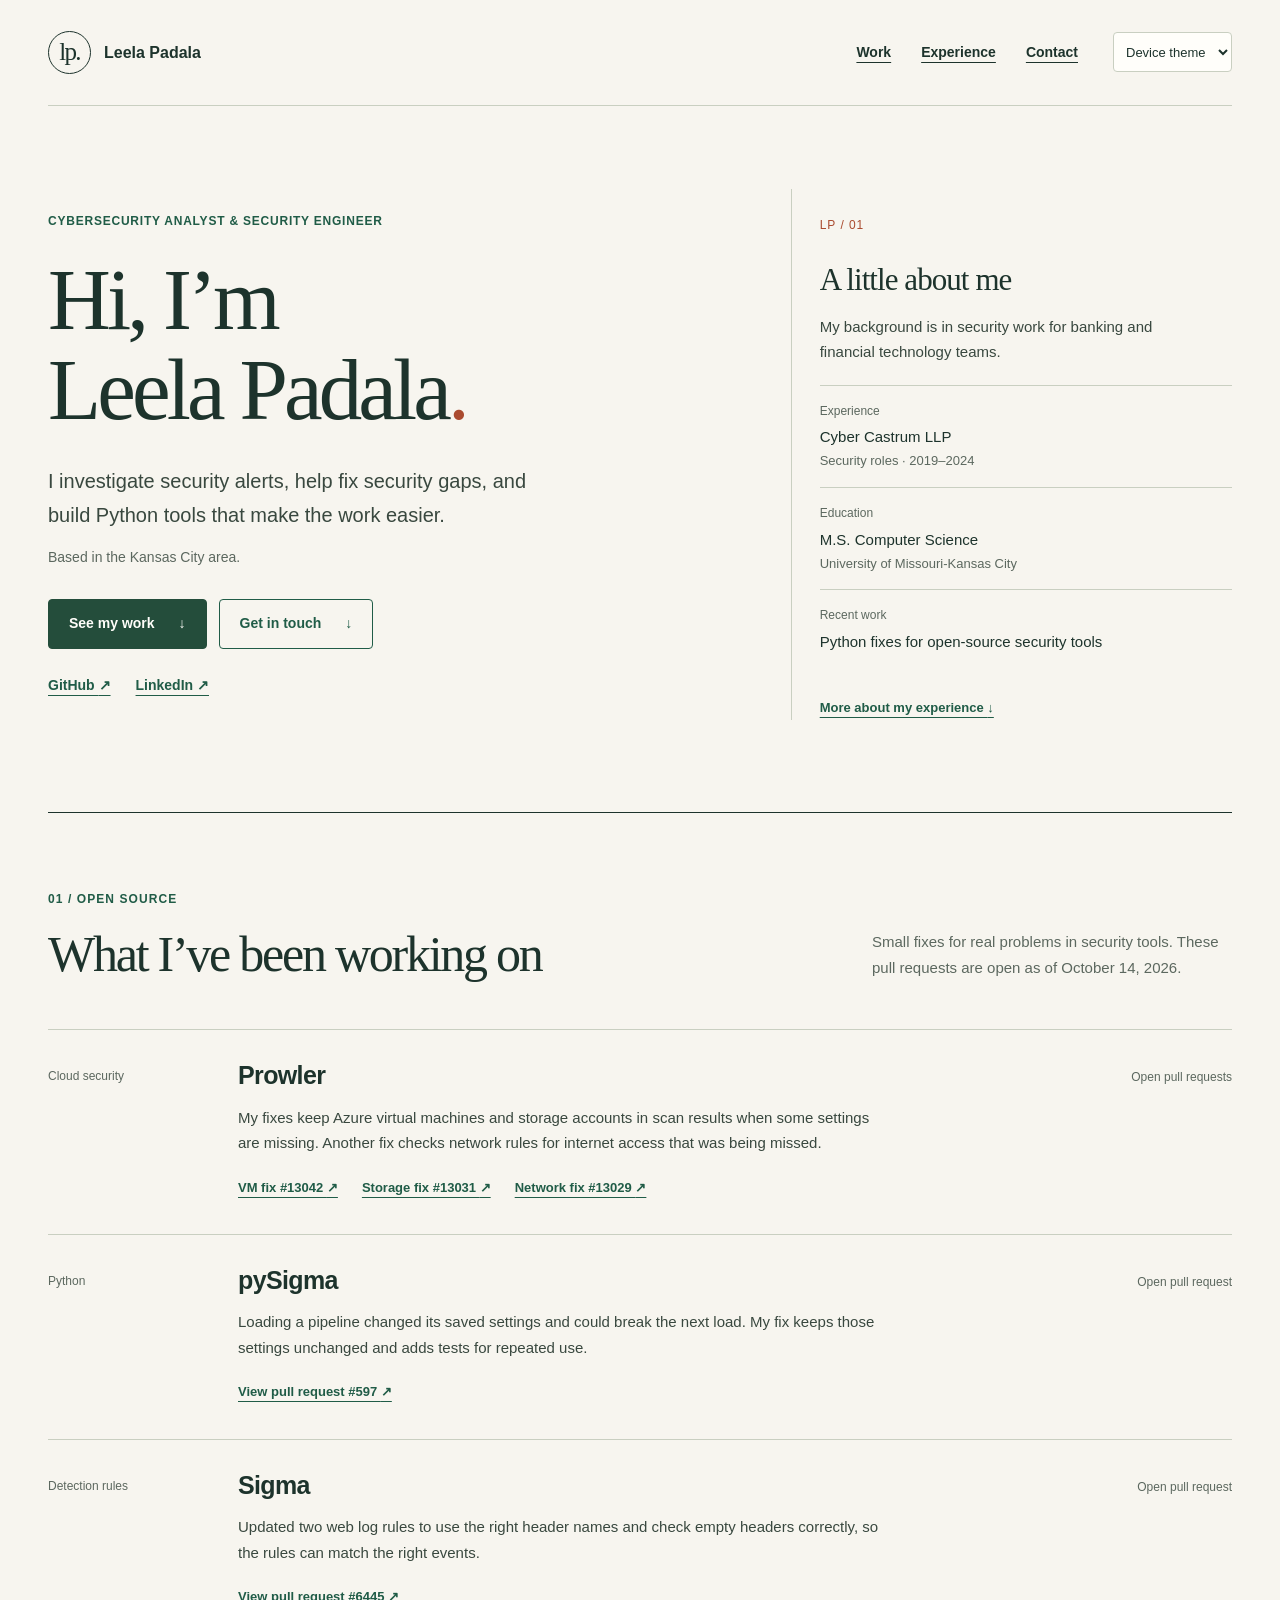
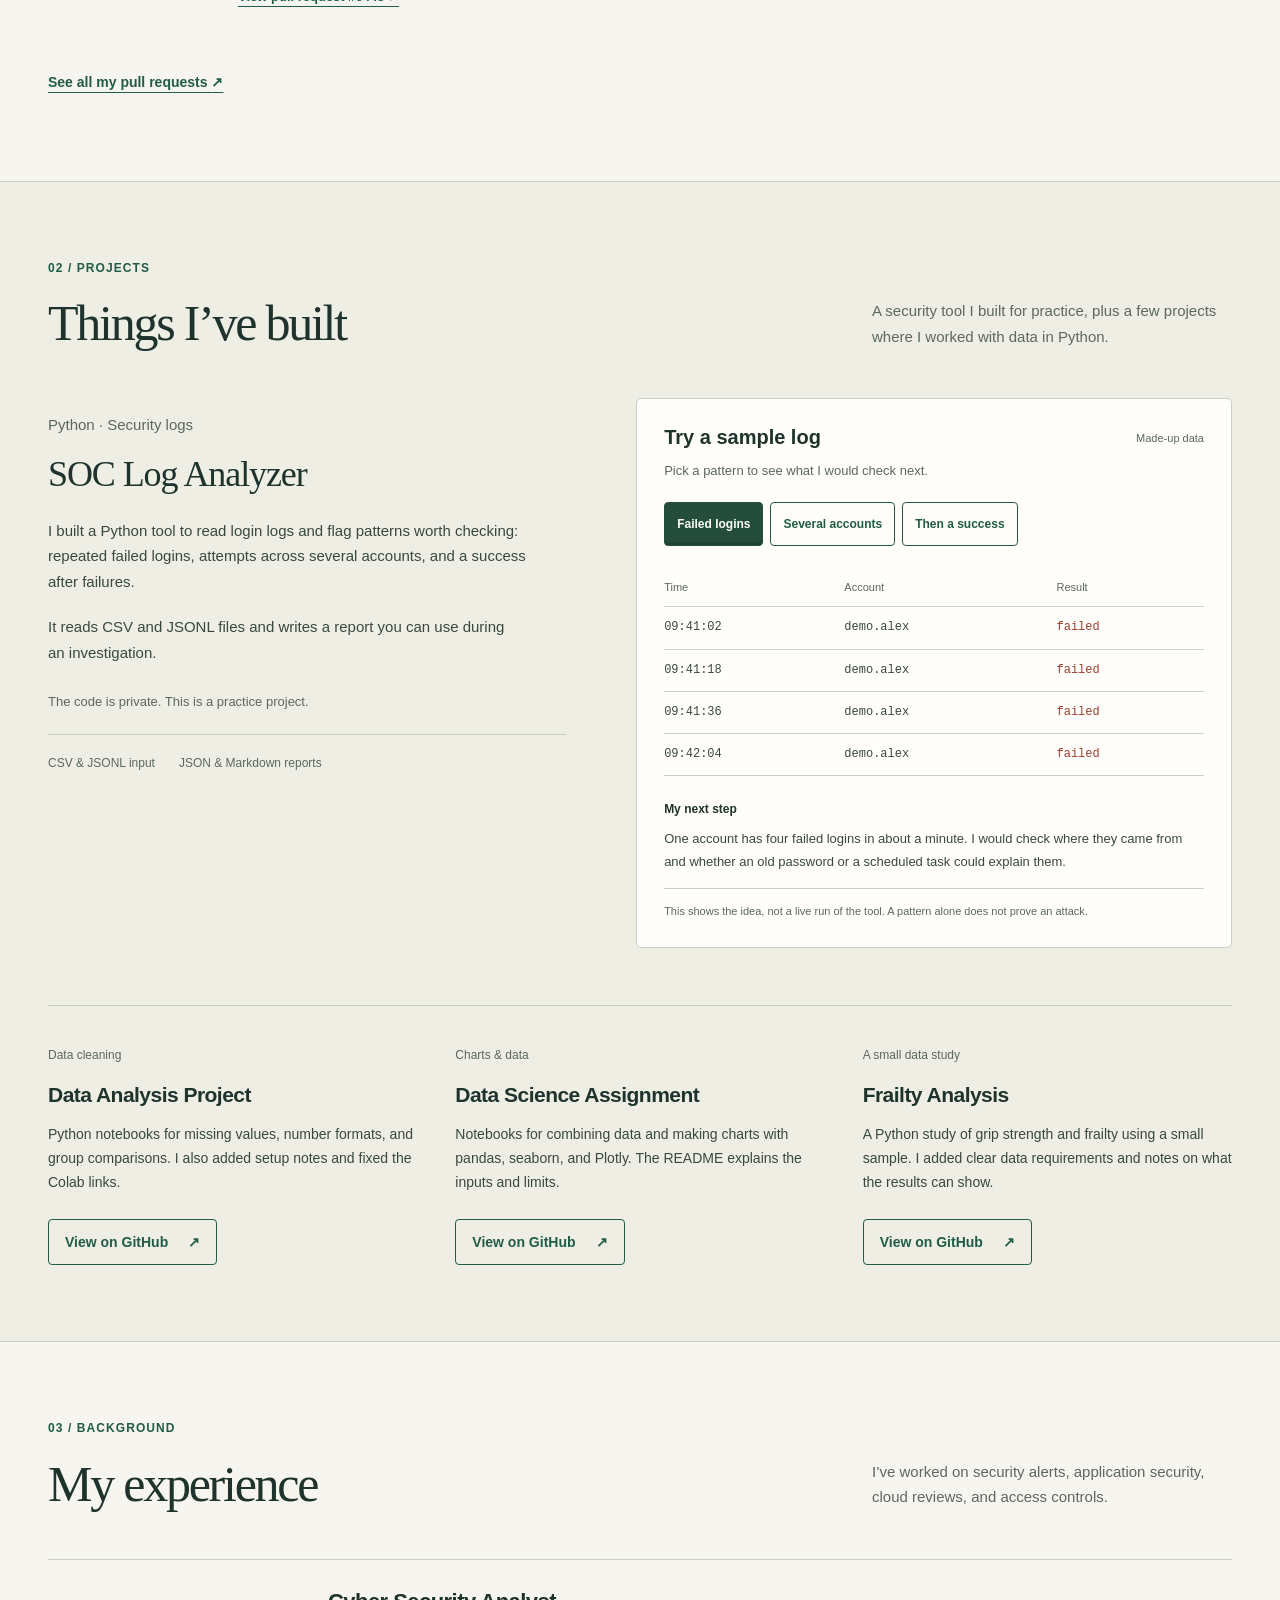
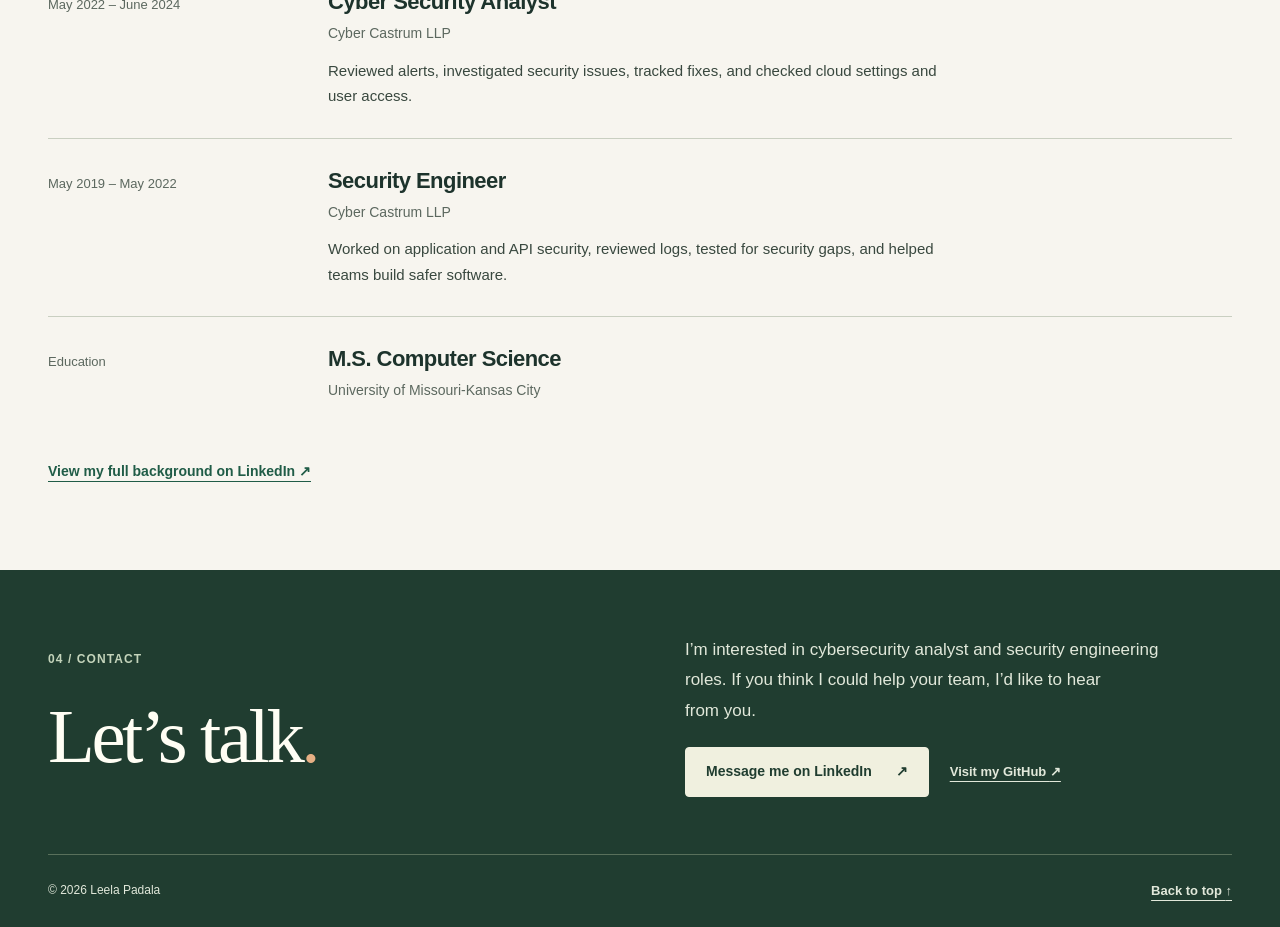
==== commit 7fa1df27: "Refresh portfolio copy, recent work, and link styles" ====
--- a/index.html
+++ b/index.html
@@ -3,15 +3,18 @@
 <head>
   <meta charset="utf-8">
   <meta name="viewport" content="width=device-width,initial-scale=1">
-  <meta name="description" content="Leela Padala's cybersecurity portfolio. Security operations, identity, vulnerability management, and independent Python project work.">
-  <meta name="theme-color" content="#162b44">
-  <title>Leela Padala | Cybersecurity Analyst &amp; Security Engineer</title>
+  <meta name="description" content="I'm Leela Padala, a cybersecurity analyst and security engineer. Explore my security projects, Python work, and open-source contributions.">
+  <meta name="theme-color" content="#f7f5ef">
+  <meta property="og:title" content="Leela Padala | Cybersecurity &amp; Python">
+  <meta property="og:description" content="Security experience, Python projects, and recent work in Prowler, pySigma, and Sigma.">
+  <meta property="og:type" content="website">
+  <meta property="og:url" content="https://leela-padala.github.io/">
+  <title>Leela Padala | Cybersecurity &amp; Python</title>
   <script>
-    // Apply the saved or device theme before the page is painted.
     try {
       const saved = localStorage.getItem('leela-portfolio-theme');
       document.documentElement.dataset.theme = saved === 'light' || saved === 'dark' ? saved : (matchMedia('(prefers-color-scheme: dark)').matches ? 'dark' : 'light');
-    } catch (_) { /* CSS follows the device preference if storage is unavailable. */ }
+    } catch (_) { /* CSS follows the device theme when storage is unavailable. */ }
   </script>
   <link rel="icon" href="mark.svg" type="image/svg+xml">
   <link rel="stylesheet" href="styles.css">
@@ -19,44 +22,87 @@
 </head>
 <body>
 <a class="skip" href="#main">Skip to content</a>
-<header class="masthead">
-  <a class="wordmark" href="#top" aria-label="Leela Padala, back to top">Leela Padala</a>
-  <div class="header-controls"><nav aria-label="Main navigation"><a href="#background">Experience</a><a href="#work">Projects</a><a href="#contact">Contact</a></nav><div class="theme-picker"><label for="theme-choice">Appearance</label><select id="theme-choice" disabled><option value="system">Use device setting</option><option value="light">Light</option><option value="dark">Dark</option></select></div></div>
+<header class="masthead wrap">
+  <a class="wordmark" href="#top" aria-label="Leela Padala, back to top"><span class="monogram" aria-hidden="true">lp.</span><span>Leela Padala</span></a>
+  <div class="header-controls">
+    <nav aria-label="Main navigation"><a href="#contributions">Work</a><a href="#background">Experience</a><a href="#contact">Contact</a></nav>
+    <div class="theme-picker"><label class="sr-only" for="theme-choice">Theme</label><select id="theme-choice" disabled><option value="system">Device theme</option><option value="light">Light</option><option value="dark">Dark</option></select></div>
+  </div>
 </header>
 <main id="main">
   <section class="hero wrap" id="top" aria-labelledby="intro-title">
     <div class="intro">
-      <p class="eyebrow">Cybersecurity portfolio</p>
-      <h1 id="intro-title">Leela Padala</h1>
-      <p class="role-title">Cybersecurity Analyst &amp;<br>Security Engineer</p>
-      <p class="intro-text">I investigate security alerts, review vulnerabilities, and help teams improve application, cloud, and access security. My experience includes banking and FinTech environments.</p>
-      <p class="location">Kansas City metropolitan area</p>
-      <div class="hero-actions"><a class="button" href="#background">View my experience</a><a class="button button-secondary" href="#work">See my projects</a></div>
-      <div class="profile-links"><a href="https://www.linkedin.com/in/leela-padala/">LinkedIn</a><a href="https://github.com/leela-padala">GitHub</a></div>
+      <p class="eyebrow">Cybersecurity analyst &amp; security engineer</p>
+      <h1 id="intro-title">Hi, I’m<br>Leela Padala<span class="accent">.</span></h1>
+      <p class="intro-text">I investigate security alerts, help fix security gaps, and build Python tools that make the work easier.</p>
+      <p class="location">Based in the Kansas City area.</p>
+      <div class="hero-actions"><a class="button" href="#contributions">See my work <span aria-hidden="true">↓</span></a><a class="button button-secondary" href="#contact">Get in touch <span aria-hidden="true">↓</span></a></div>
+      <div class="profile-links"><a href="https://github.com/leela-padala">GitHub <span aria-hidden="true">↗</span></a><a href="https://www.linkedin.com/in/leela-padala/">LinkedIn <span aria-hidden="true">↗</span></a></div>
     </div>
-    <aside class="profile-summary" aria-label="Professional summary">
-      <h2>At a glance</h2>
-      <dl><div><dt>Professional experience</dt><dd>Cyber Castrum LLP<span>Security roles; May 2019 to June 2024</span></dd></div><div><dt>Areas of work</dt><dd>Security operations, vulnerability management, application security, cloud security, and identity</dd></div><div><dt>Education</dt><dd>M.S. Computer Science<span>University of Missouri-Kansas City</span></dd></div><div><dt>Independent project</dt><dd>SOC Log Analyzer<span>Python; authentication-log analysis</span></dd></div></dl>
+    <aside class="background-note" aria-label="A little about me">
+      <span class="note-mark" aria-hidden="true">LP / 01</span>
+      <h2>A little about me</h2>
+      <p>My background is in security work for banking and financial technology teams.</p>
+      <dl>
+        <div><dt>Experience</dt><dd>Cyber Castrum LLP<span>Security roles · 2019–2024</span></dd></div>
+        <div><dt>Education</dt><dd>M.S. Computer Science<span>University of Missouri-Kansas City</span></dd></div>
+        <div><dt>Recent work</dt><dd>Python fixes for open-source security tools</dd></div>
+      </dl>
+      <a href="#background">More about my experience <span aria-hidden="true">↓</span></a>
     </aside>
   </section>
-  <section class="background" id="background" aria-labelledby="background-title"><div class="wrap background-grid"><div><p class="eyebrow">Experience</p><h2 id="background-title">Security experience</h2><p class="background-intro">My professional work spans security engineering and cybersecurity analysis. I’ve supported investigations, remediation, secure development, and access controls in banking and FinTech environments.</p><a class="text-link" href="https://www.linkedin.com/in/leela-padala/">View full experience on LinkedIn</a></div><div class="timeline"><article><p class="timeline-date">May 2022 to Jun 2024</p><h3>Cyber Security Analyst</h3><p class="company">Cyber Castrum LLP</p><p>Security monitoring and investigations, vulnerability remediation tracking, cloud security review, and identity and access controls.</p></article><article><p class="timeline-date">May 2019 to May 2022</p><h3>Security Engineer</h3><p class="company">Cyber Castrum LLP</p><p>Application and API security, secure development support, log review, and vulnerability assessment.</p></article><article><p class="timeline-date">EDUCATION</p><h3>M.S. Computer Science</h3><p class="company">University of Missouri-Kansas City</p></article></div></div></section>
-  <section class="work wrap" id="work" aria-labelledby="work-title">
-    <div class="section-heading"><p class="eyebrow">Projects</p><h2 id="work-title">Project work you can explore</h2><p>My independent security project comes first. The public Python notebooks below show supporting analysis and documentation work.</p></div>
-    <article class="lead-project" id="log-study">
-      <div class="project-copy"><div class="project-label"><span>Security project</span><span class="tag">Independent project; source code private</span></div><h3>SOC Log Analyzer</h3><p class="project-deck">Checking login records with Python.</p><p><strong>The problem</strong><br>Login exports can contain repeated failures or a successful login after several failures. These patterns need a closer look.</p><p>I built a Python command line tool that validates CSV and JSONL logs, looks for repeated failures, password spray patterns, and success after failures, and writes JSON and Markdown reports.</p><p><strong>The result</strong><br>The tool writes JSON and Markdown reports for review. It helps organize an investigation; an alert still needs supporting evidence.</p><dl class="project-facts"><div><dt>Input</dt><dd>CSV / JSONL authentication exports</dd></div><div><dt>Output</dt><dd>Repeatable investigation reports</dd></div><div><dt>Scope</dt><dd>Independent learning and investigation aid</dd></div></dl><a class="text-link" href="https://github.com/leela-padala#soc-log-analyzer-private">Read the project overview </a><p class="project-limit">Source code is private. The example beside this is an illustrative walkthrough, not a live run of the tool or a production alert.</p></div>
-      <div class="log-demo"><div class="demo-header"><span class="eyebrow">Log walkthrough</span><span class="demo-status">Invented example data</span></div><h4>What would you investigate?</h4><p class="demo-intro">Choose an example to see the events and the next checks.</p><div class="pattern-buttons" role="group" aria-label="Authentication examples"><button type="button" data-pattern="failures" aria-pressed="true">Repeated failures</button><button type="button" data-pattern="spray" aria-pressed="false">Several accounts</button><button type="button" data-pattern="success" aria-pressed="false">Then a success</button></div><div class="table-scroll" tabindex="0" role="region" aria-label="Synthetic authentication events"><table><caption class="sr-only">Illustrative authentication events</caption><thead><tr><th scope="col">Time</th><th scope="col">Account</th><th scope="col">Result</th></tr></thead><tbody id="log-rows"><tr><td>09:41:02</td><td>demo.alex</td><td><span class="failure">failed</span></td></tr><tr><td>09:41:18</td><td>demo.alex</td><td><span class="failure">failed</span></td></tr><tr><td>09:41:36</td><td>demo.alex</td><td><span class="failure">failed</span></td></tr><tr><td>09:42:04</td><td>demo.alex</td><td><span class="failure">failed</span></td></tr></tbody></table></div><div class="analyst-note" aria-live="polite" aria-atomic="true"><span>What to check next</span><p id="pattern-note">Four failed attempts for one account in just over a minute. Check the source, the user’s usual activity, and whether a stale password or automated task could explain it.</p></div><p class="demo-caveat">All accounts are invented. A pattern is a reason to investigate; it does not establish a compromise.</p></div>
+
+  <section class="contributions section wrap" id="contributions" aria-labelledby="contributions-title">
+    <div class="section-heading"><div><p class="eyebrow">01 / Open source</p><h2 id="contributions-title">What I’ve been working on</h2></div><p class="section-intro">Small fixes for real problems in security tools. These pull requests are open as of October 14, 2026.</p></div>
+    <article class="contribution">
+      <div class="work-type">Cloud security</div>
+      <div class="contribution-copy"><h3>Prowler</h3><p>My fixes keep Azure virtual machines and storage accounts in scan results when some settings are missing. Another fix checks network rules for internet access that was being missed.</p><div class="work-links"><a href="https://github.com/prowler-cloud/prowler/pull/13042">VM fix #13042 <span aria-hidden="true">↗</span></a><a href="https://github.com/prowler-cloud/prowler/pull/13031">Storage fix #13031 <span aria-hidden="true">↗</span></a><a href="https://github.com/prowler-cloud/prowler/pull/13029">Network fix #13029 <span aria-hidden="true">↗</span></a></div></div>
+      <span class="work-status">Open pull requests</span>
     </article>
-    <div class="notebook-heading"><h3>Python notebooks and documentation</h3><p>These projects show data analysis skills and how I make setup instructions easier to follow.</p></div>
-    <div class="notebooks">
-      <article><span class="project-number">02</span><div><p class="eyebrow">Data cleaning</p><h3>Data Analysis Project</h3><p>Added a clear entry point for the notebooks: required data, workflow notes, attribution, and corrected Colab links.</p><details><summary>Read what I changed</summary><p>The repository needed a guide to its notebooks and missing inputs. I documented those requirements and the interpretation limits, keeping notebook code and saved outputs unchanged. Fresh notebook execution is not claimed.</p></details><a href="https://github.com/leela-padala/Data_Analysis_Project">View project on GitHub</a><a class="evidence-link" href="https://github.com/leela-padala/Data_Analysis_Project/commit/1fc8b6ef504e13fbdee9d1fa3a5b4c7bd6de4004">See my documentation changes</a></div></article>
-      <article><span class="project-number">03</span><div><p class="eyebrow">Exploratory analysis</p><h3>Data Science Assignment</h3><p>Made setup instructions more complete and clarified what the exploratory charts can show and where they have limits.</p><details><summary>Read what I changed</summary><p>I documented upload and dependency requirements, noted a missing frailty input, and corrected the Colab link. I also clarified interpretation caveats so exploratory charts are not presented as evidence of cause and effect. Notebook code and saved outputs were preserved.</p></details><a href="https://github.com/leela-padala/Data_Science_Assignment">View project on GitHub</a><a class="evidence-link" href="https://github.com/leela-padala/Data_Science_Assignment/commit/5351d08f75ab523268ec1f0b84b29d0d2c453c83">See my documentation changes</a></div></article>
-      <article><span class="project-number">04</span><div><p class="eyebrow">Correlation and visualization</p><h3>Frailty Analysis</h3><p>Replaced generic setup notes with instructions for the actual analysis, including its limits of a small dataset.</p><details><summary>Read what I changed</summary><p>I documented the input schema, implemented workflow, and fresh-runtime caveat while retaining data attribution. The notebook and dataset files were preserved. This is a supporting analysis exercise, not a clinical or production security tool.</p></details><a href="https://github.com/leela-padala/Frailty_Analysis">View project on GitHub</a><a class="evidence-link" href="https://github.com/leela-padala/Frailty_Analysis/commit/0c082033e1949a9b325f4194f9ef6e0ad7409459">See my documentation changes</a></div></article>
-    </div>
-    <p class="work-note">These documentation changes are in my own public repositories. They are separate from upstream open-source contributions.</p>
+    <article class="contribution">
+      <div class="work-type">Python</div>
+      <div class="contribution-copy"><h3>pySigma</h3><p>Loading a pipeline changed its saved settings and could break the next load. My fix keeps those settings unchanged and adds tests for repeated use.</p><a href="https://github.com/SigmaHQ/pySigma/pull/597" aria-label="View pull request #597: pySigma">View pull request #597 <span aria-hidden="true">↗</span></a></div>
+      <span class="work-status">Open pull request</span>
+    </article>
+    <article class="contribution">
+      <div class="work-type">Detection rules</div>
+      <div class="contribution-copy"><h3>Sigma</h3><p>Updated two web log rules to use the right header names and check empty headers correctly, so the rules can match the right events.</p><a href="https://github.com/SigmaHQ/sigma/pull/6445" aria-label="View pull request #6445: Sigma">View pull request #6445 <span aria-hidden="true">↗</span></a></div>
+      <span class="work-status">Open pull request</span>
+    </article>
+    <a class="all-work" href="https://github.com/search?q=is%3Apr+author%3Aleela-padala&amp;type=pullrequests">See all my pull requests <span aria-hidden="true">↗</span></a>
   </section>
 
-  <section class="contact" id="contact" aria-labelledby="contact-title"><div class="wrap"><p class="eyebrow">Contact</p><div class="contact-grid"><h2 id="contact-title">Let’s talk about your team</h2><div><p>I’m interested in cybersecurity analyst and engineering roles where investigation, Python automation, and clear communication matter.</p><a class="contact-button" href="https://www.linkedin.com/in/leela-padala/">Contact me on LinkedIn </a><a class="contact-secondary" href="https://github.com/leela-padala">Explore my GitHub</a></div></div><footer><p>Leela Padala ; Cybersecurity portfolio</p><a href="#top">Back to top</a></footer></div></section>
+  <section class="projects-band" id="work" aria-labelledby="work-title"><div class="section wrap">
+    <div class="section-heading"><div><p class="eyebrow">02 / Projects</p><h2 id="work-title">Things I’ve built</h2></div><p class="section-intro">A security tool I built for practice, plus a few projects where I worked with data in Python.</p></div>
+    <article class="lead-project" id="log-study">
+      <div class="project-copy"><p class="work-type">Python · Security logs</p><h3>SOC Log Analyzer</h3><p>I built a Python tool to read login logs and flag patterns worth checking: repeated failed logins, attempts across several accounts, and a success after failures.</p><p>It reads CSV and JSONL files and writes a report you can use during an investigation.</p><p class="private-note">The code is private. This is a practice project.</p><div class="project-facts"><span>CSV &amp; JSONL input</span><span>JSON &amp; Markdown reports</span></div></div>
+      <div class="log-demo">
+        <div class="demo-header"><h4>Try a sample log</h4><span>Made-up data</span></div>
+        <p class="demo-intro">Pick a pattern to see what I would check next.</p>
+        <div class="pattern-buttons" role="group" aria-label="Sample login patterns"><button type="button" data-pattern="failures" aria-pressed="true">Failed logins</button><button type="button" data-pattern="spray" aria-pressed="false">Several accounts</button><button type="button" data-pattern="success" aria-pressed="false">Then a success</button></div>
+        <div class="table-scroll" tabindex="0" role="region" aria-label="Sample login events"><table><caption class="sr-only">Made-up login events</caption><thead><tr><th scope="col">Time</th><th scope="col">Account</th><th scope="col">Result</th></tr></thead><tbody id="log-rows"><tr><td>09:41:02</td><td>demo.alex</td><td><span class="failure">failed</span></td></tr><tr><td>09:41:18</td><td>demo.alex</td><td><span class="failure">failed</span></td></tr><tr><td>09:41:36</td><td>demo.alex</td><td><span class="failure">failed</span></td></tr><tr><td>09:42:04</td><td>demo.alex</td><td><span class="failure">failed</span></td></tr></tbody></table></div>
+        <div class="analyst-note" aria-live="polite" aria-atomic="true"><span>My next step</span><p id="pattern-note">One account has four failed logins in about a minute. I would check where they came from and whether an old password or a scheduled task could explain them.</p></div>
+        <p class="demo-caveat">This shows the idea, not a live run of the tool. A pattern alone does not prove an attack.</p>
+      </div>
+    </article>
+    <div class="notebooks">
+      <article><p class="work-type">Data cleaning</p><h3>Data Analysis Project</h3><p>Python notebooks for missing values, number formats, and group comparisons. I also added setup notes and fixed the Colab links.</p><a class="button button-secondary button-small" href="https://github.com/leela-padala/Data_Analysis_Project" aria-label="View on GitHub: Data Analysis Project">View on GitHub <span aria-hidden="true">↗</span></a></article>
+      <article><p class="work-type">Charts &amp; data</p><h3>Data Science Assignment</h3><p>Notebooks for combining data and making charts with pandas, seaborn, and Plotly. The README explains the inputs and limits.</p><a class="button button-secondary button-small" href="https://github.com/leela-padala/Data_Science_Assignment" aria-label="View on GitHub: Data Science Assignment">View on GitHub <span aria-hidden="true">↗</span></a></article>
+      <article><p class="work-type">A small data study</p><h3>Frailty Analysis</h3><p>A Python study of grip strength and frailty using a small sample. I added clear data requirements and notes on what the results can show.</p><a class="button button-secondary button-small" href="https://github.com/leela-padala/Frailty_Analysis" aria-label="View on GitHub: Frailty Analysis">View on GitHub <span aria-hidden="true">↗</span></a></article>
+    </div>
+  </div></section>
+
+  <section class="experience section wrap" id="background" aria-labelledby="background-title">
+    <div class="section-heading"><div><p class="eyebrow">03 / Background</p><h2 id="background-title">My experience</h2></div><p class="section-intro">I’ve worked on security alerts, application security, cloud reviews, and access controls.</p></div>
+    <div class="timeline"><article><p class="timeline-date">May 2022 – June 2024</p><div><h3>Cyber Security Analyst</h3><p class="company">Cyber Castrum LLP</p><p>Reviewed alerts, investigated security issues, tracked fixes, and checked cloud settings and user access.</p></div></article><article><p class="timeline-date">May 2019 – May 2022</p><div><h3>Security Engineer</h3><p class="company">Cyber Castrum LLP</p><p>Worked on application and API security, reviewed logs, tested for security gaps, and helped teams build safer software.</p></div></article><article><p class="timeline-date">Education</p><div><h3>M.S. Computer Science</h3><p class="company">University of Missouri-Kansas City</p></div></article></div>
+    <a class="all-work" href="https://www.linkedin.com/in/leela-padala/">View my full background on LinkedIn <span aria-hidden="true">↗</span></a>
+  </section>
+
+  <section class="contact" id="contact" aria-labelledby="contact-title"><div class="wrap">
+    <div class="contact-grid"><div><p class="eyebrow">04 / Contact</p><h2 id="contact-title">Let’s talk<span>.</span></h2></div><div><p>I’m interested in cybersecurity analyst and security engineering roles. If you think I could help your team, I’d like to hear from you.</p><div class="contact-actions"><a class="button" href="https://www.linkedin.com/in/leela-padala/">Message me on LinkedIn <span aria-hidden="true">↗</span></a><a class="contact-secondary" href="https://github.com/leela-padala">Visit my GitHub <span aria-hidden="true">↗</span></a></div></div></div>
+    <footer><p>© 2026 Leela Padala</p><a href="#top">Back to top <span aria-hidden="true">↑</span></a></footer>
+  </div></section>
 </main>
-<noscript><p class="noscript">The portfolio works without JavaScript. The log walkthrough shows the repeated-failure example.</p></noscript>
+<noscript><p class="noscript">The sample log shows failed logins. Turn on JavaScript to try the other examples or change the theme.</p></noscript>
 </body>
 </html>
--- a/styles.css
+++ b/styles.css
@@ -1,140 +1,212 @@
-/* Recruiter-focused revision: system fonts, readable sizes, direct hierarchy. */
-:root { color-scheme:light; --ink:#162b44; --body:#293747; --muted:#4d5b6a; --blue:#1759a6; --line:#c4ceda; --soft:#e9eef4; --white:#f5f6f8; --surface:#fff; --link-hover:#103e77; --button:#1759a6; --button-text:#fff; --button-hover:#103e77; --selected:#162b44; --selected-text:#fff; --failure:#a12d25; --success:#17663c; --font:Arial,Helvetica,sans-serif; }
-* { box-sizing:border-box; }
-html { scroll-behavior:smooth; scroll-padding-top:30px; }
-body { margin:0; color:var(--body); background:var(--white); font:17px/1.65 var(--font); }
-p,h1,h2,h3,h4,dl { margin-top:0; }
-h1,h2,h3,h4 { color:var(--ink); font-weight:700; line-height:1.25; letter-spacing:0; }
-h1 { font-size:56px; margin-bottom:12px; }
-h2 { font-size:34px; margin-bottom:20px; }
-h3 { font-size:24px; margin-bottom:14px; }
-h4 { font-size:22px; margin-bottom:12px; }
-a { color:var(--blue); text-underline-offset:4px; text-decoration-thickness:1px; }
-a:hover { text-decoration-thickness:2px; color:var(--link-hover); }
-button { font:inherit; cursor:pointer; }
-a,button,summary { touch-action:manipulation; }
-a:focus-visible,button:focus-visible,summary:focus-visible,[tabindex]:focus-visible { outline:3px solid var(--blue); outline-offset:4px; }
-.wrap { max-width:1200px; margin:auto; padding-left:40px; padding-right:40px; }
-.masthead { max-width:1200px; margin:auto; padding:28px 40px; display:flex; justify-content:space-between; align-items:center; gap:28px; border-bottom:1px solid var(--line); }
-.wordmark { color:var(--ink); font-size:20px; font-weight:700; text-decoration:none; }
-nav { display:flex; gap:30px; font-size:16px; }
-nav a { color:var(--body); text-decoration:none; padding:5px 0; }
-nav a:hover { text-decoration:underline; }
-.hero { display:grid; grid-template-columns:1.3fr .9fr; gap:68px; padding-top:62px; padding-bottom:64px; }
-.eyebrow { font-size:14px; color:var(--blue); font-weight:700; letter-spacing:0; margin-bottom:14px; }
-.role-title { color:var(--ink); font-size:28px; font-weight:600; line-height:1.4; margin-bottom:22px; }
-.intro-text { font-size:18px; max-width:610px; margin-bottom:18px; }
-.location { color:var(--muted); font-size:16px; margin-bottom:27px; }
-.hero-actions { display:flex; flex-wrap:wrap; gap:14px; }
-.button { display:inline-flex; align-items:center; justify-content:center; min-height:48px; padding:11px 19px; background:var(--button); border:1px solid var(--button); border-radius:4px; color:var(--button-text); font-size:16px; font-weight:600; text-decoration:none; }
-.button:hover { background:var(--button-hover); color:var(--button-text); }
-.button-secondary { background:var(--surface); color:var(--blue); border-color:var(--blue); }
-.button-secondary:hover { background:var(--soft); color:var(--link-hover); }
-.profile-links { display:flex; gap:26px; margin-top:23px; font-size:16px; }
-.profile-summary { align-self:start; background:var(--soft); border-top:4px solid var(--blue); padding:26px 28px 20px; }
-.profile-summary h2 { font-size:22px; margin-bottom:20px; }
-.profile-summary dl { margin-bottom:0; }
-.profile-summary dl>div { border-top:1px solid var(--line); padding:15px 0; }
-.profile-summary dt { font-size:14px; font-weight:700; color:var(--muted); margin-bottom:5px; }
-.profile-summary dd { margin:0; font-size:16px; line-height:1.55; }
-.profile-summary dd span { display:block; color:var(--muted); font-size:15px; margin-top:3px; }
-.background { background:var(--soft); border-top:1px solid var(--line); border-bottom:1px solid var(--line); padding:54px 0; }
-.background-grid { display:grid; grid-template-columns:.95fr 1.15fr; gap:70px; }
-.background-intro { max-width:465px; margin-bottom:24px; }
-.text-link { font-size:16px; font-weight:600; }
-.timeline article { padding:0 0 24px; margin-bottom:25px; border-bottom:1px solid var(--line); }
-.timeline article:last-child { border-bottom:0; padding-bottom:0; margin-bottom:0; }
-.timeline-date { font-size:14px; font-weight:600; color:var(--muted); margin-bottom:8px; }
-.timeline h3 { margin-bottom:6px; }
-.timeline .company { font-size:16px; font-weight:600; color:var(--body); margin-bottom:10px; }
-.timeline p:last-child { margin-bottom:0; font-size:16px; }
-.work { padding-top:58px; padding-bottom:58px; }
-.section-heading { margin-bottom:30px; max-width:750px; }
-.section-heading>p:last-child { margin-bottom:0; }
-.lead-project { display:grid; grid-template-columns:1fr 1fr; gap:42px; padding:30px 0 40px; border-top:2px solid var(--ink); border-bottom:1px solid var(--line); }
-.project-label { display:flex; align-items:center; gap:10px; flex-wrap:wrap; margin-bottom:18px; font-size:14px; font-weight:600; }
-.tag { font-size:14px; color:var(--body); background:var(--soft); padding:5px 8px; border-radius:3px; font-weight:400; }
-.project-copy h3 { font-size:28px; margin-bottom:12px; }
-.project-deck { font-weight:600; font-size:17px; margin-bottom:14px; }
-.project-copy>p { font-size:16px; }
-.project-facts { margin:23px 0; }
-.project-facts>div { display:grid; grid-template-columns:65px 1fr; gap:10px; font-size:15px; border-top:1px solid var(--line); padding:11px 0; }
-.project-facts dt { color:var(--muted); font-weight:600; }
-.project-facts dd { margin:0; }
-.project-limit { color:var(--muted); font-size:14px!important; margin-top:20px; }
-.log-demo { border:1px solid var(--line); border-radius:4px; padding:24px; background:var(--soft); align-self:start; }
-.demo-header { display:flex; flex-wrap:wrap; align-items:center; justify-content:space-between; gap:8px; padding-bottom:15px; border-bottom:1px solid var(--line); margin-bottom:20px; }
-.demo-header .eyebrow { margin:0; font-size:14px; }
-.demo-status { font-size:14px; color:var(--muted); }
-.demo-intro { font-size:15px; }
-.pattern-buttons { display:flex; flex-wrap:wrap; gap:8px; margin:20px 0; }
-.pattern-buttons button { font-size:14px; padding:10px 11px; min-height:44px; border:1px solid var(--line); border-radius:3px; background:var(--surface); color:var(--ink); }
-.pattern-buttons button[aria-pressed=true] { background:var(--selected); color:var(--selected-text); border-color:var(--selected); }
-.table-scroll { overflow-x:auto; }
-table { width:100%; border-collapse:collapse; text-align:left; font-family:Consolas,'Courier New',monospace; font-size:14px; background:var(--surface); }
-th { font:600 14px var(--font); color:var(--body); }
-th,td { padding:11px 8px; border-bottom:1px solid var(--line); white-space:nowrap; }
-.failure { color:var(--failure); }
-.success { color:var(--success); }
-.analyst-note { background:var(--surface); border-left:3px solid var(--blue); padding:16px; margin-top:22px; }
-.analyst-note>span { font-size:14px; font-weight:700; color:var(--ink); }
-.analyst-note p { font-size:15px; line-height:1.65; margin:8px 0 0; }
-.demo-caveat { font-size:14px; color:var(--muted); margin:17px 0 0; }
-.notebook-heading { margin-top:36px; max-width:760px; }
-.notebook-heading h3 { font-size:25px; margin-bottom:12px; }
-.notebook-heading p { font-size:16px; }
-.notebooks { display:grid; grid-template-columns:1fr; gap:0; }
-.notebooks article { display:flex; gap:26px; border-top:1px solid var(--line); padding:28px 0; }
-.project-number { width:35px; flex-shrink:0; color:var(--muted); font-size:20px; line-height:1.4; }
-.notebooks article>div { max-width:820px; }
-.notebooks .eyebrow { font-size:14px; margin-bottom:8px; color:var(--muted); }
-.notebooks h3 { font-size:24px; margin-bottom:12px; }
-.notebooks p { font-size:16px; margin-bottom:15px; }
-.notebooks a { font-size:15px; display:inline-block; margin:16px 24px 0 0; }
-.notebooks .evidence-link { font-size:15px; }
-.notebooks summary { cursor:pointer; font-size:15px; font-weight:600; color:var(--ink); padding:8px 0; }
-.notebooks details p { margin:10px 0 0; padding:15px 18px; background:var(--soft); border-left:3px solid var(--line); font-size:15px; }
-.work-note { font-size:14px; color:var(--muted); border-top:1px solid var(--line); margin:0; padding-top:22px; }
-.contact { background:#162b44; color:#fff; padding-top:44px; }
-.contact .eyebrow { color:#c5daf5; }
-.contact h2 { color:white; font-size:32px; }
-.contact-grid { display:grid; grid-template-columns:1fr 1fr; gap:70px; margin-top:22px; padding-bottom:32px; }
-.contact-grid p { color:#e3e9f0; font-size:17px; margin-bottom:22px; }
-.contact-button { display:inline-flex; gap:15px; background:#e9eef4; color:#162b44; border-radius:4px; padding:12px 18px; font-size:16px; font-weight:600; text-decoration:none; min-height:48px; }
-.contact-button:hover { background:#fff; color:#162b44; }
-.contact-secondary { display:block; width:fit-content; font-size:16px; color:#e3e9f0; margin-top:20px; }
-.contact-secondary:hover,.contact footer a:hover { color:white; }
-.contact footer { display:flex; justify-content:space-between; gap:24px; padding:23px 0; border-top:1px solid #657487; color:#e3e9f0; font-size:14px; }
-.contact footer p { margin:0; }
-.contact footer span { margin:0 6px; }
-.contact footer a { color:#e3e9f0; }
-.skip { position:fixed; top:-100px; left:10px; padding:12px; background:var(--selected); color:var(--selected-text); z-index:100; }
-.skip:focus { top:10px; }
-.sr-only { position:absolute; width:1px; height:1px; overflow:hidden; clip-path:inset(50%); }
-.noscript { padding:20px; font-size:15px; }
-@media(max-width:1000px) { .hero { gap:36px; grid-template-columns:1.2fr 1fr; } .background-grid,.contact-grid { gap:40px; } .lead-project { gap:28px; } .profile-summary { padding:22px; } }
+:root {
+  color-scheme: light;
+  --page: #f7f5ef;
+  --surface: #fffefa;
+  --soft: #eeeee5;
+  --ink: #1d332c;
+  --body: #39483f;
+  --muted: #5c685f;
+  --line: #c9cfc1;
+  --link: #205c47;
+  --link-hover: #123e2e;
+  --button: #244d3b;
+  --button-text: #fffefa;
+  --button-hover: #163c2b;
+  --accent: #aa4b2f;
+  --failure: #a03d30;
+  --success: #256441;
+  --font: 'Avenir Next', Avenir, -apple-system, BlinkMacSystemFont, 'Segoe UI', sans-serif;
+}
+* { box-sizing: border-box; }
+html { scroll-behavior: smooth; scroll-padding-top: 32px; }
+body { margin: 0; background: var(--page); color: var(--body); font: 16px/1.7 var(--font); -webkit-font-smoothing: antialiased; }
+h1,h2,h3,h4,p,dl { margin-top: 0; }
+h1,h2,h3,h4 { color: var(--ink); line-height: 1.18; }
+h1,h2 { font-family: Georgia, 'Times New Roman', serif; font-weight: 400; letter-spacing: -.045em; }
+h1 { font-size: clamp(64px, 6.8vw, 96px); line-height: 1.04; margin-bottom: 28px; }
+h2 { font-size: clamp(36px, 4vw, 50px); margin-bottom: 0; }
+h3 { font-size: 25px; font-weight: 600; letter-spacing: -.025em; margin-bottom: 14px; }
+h4 { font-size: 20px; font-weight: 600; margin-bottom: 0; }
+p { margin-bottom: 20px; text-wrap: pretty; }
+a { color: var(--link); font-weight: 600; text-decoration: underline; text-decoration-thickness: 1px; text-underline-offset: 5px; }
+a:hover { color: var(--link-hover); text-decoration-thickness: 2px; }
+a,button,select { touch-action: manipulation; }
+a,button,select { -webkit-tap-highlight-color: transparent; }
+a:focus-visible,button:focus-visible,select:focus-visible,[tabindex]:focus-visible { outline: 3px solid var(--accent); outline-offset: 5px; border-radius: 2px; }
+button,select { font: inherit; cursor: pointer; }
+.wrap { width: min(1200px, calc(100% - 96px)); margin-inline: auto; }
+.masthead { display: flex; justify-content: space-between; align-items: center; gap: 28px; min-height: 106px; border-bottom: 1px solid var(--line); }
+.wordmark { display: inline-flex; align-items: center; gap: 13px; color: var(--ink); font-size: 16px; text-decoration: none; white-space: nowrap; }
+.monogram { display: grid; place-items: center; width: 43px; height: 43px; border: 1px solid var(--ink); border-radius: 50%; font: 25px/1 Georgia, serif; letter-spacing: -.07em; padding-bottom: 3px; }
+.wordmark:hover .monogram { background: var(--soft); }
+.header-controls { display: flex; align-items: center; gap: 35px; }
+nav { display: flex; gap: 30px; }
+nav a { padding: 10px 0; color: var(--ink); font-size: 14px; }
+.theme-picker select { min-height: 40px; width: 119px; padding: 7px 8px; border: 1px solid var(--line); border-radius: 4px; color: var(--ink); background: var(--surface); font-size: 13px; }
+.theme-picker select:hover { border-color: var(--link); }
+.hero { display: grid; grid-template-columns: 1.48fr 1fr; gap: clamp(48px, 7vw, 100px); padding-block: 83px 92px; align-items: center; }
+.eyebrow { margin-bottom: 23px; color: var(--link); font-size: 12px; font-weight: 700; letter-spacing: .09em; text-transform: uppercase; }
+.hero .eyebrow { letter-spacing: .065em; }
+.accent { color: var(--accent); }
+.intro-text { font-size: 20px; line-height: 1.7; max-width: 490px; margin-bottom: 14px; }
+.location { color: var(--muted); font-size: 14px; margin-bottom: 29px; }
+.hero-actions { display: flex; flex-wrap: wrap; gap: 12px; }
+.button { display: inline-flex; justify-content: center; align-items: center; gap: 24px; min-height: 50px; padding: 12px 20px; border: 1px solid var(--button); border-radius: 4px; background: var(--button); color: var(--button-text); text-decoration: none; font-size: 14px; line-height: 1.5; font-weight: 600; }
+.button:hover { background: var(--button-hover); border-color: var(--button-hover); color: var(--button-text); box-shadow: 0 3px 0 rgb(0 0 0 / .08); }
+.button-secondary { color: var(--link); background: transparent; border-color: var(--link); }
+.button-secondary:hover { color: var(--link-hover); background: var(--soft); border-color: var(--link-hover); }
+.button-small { min-height: 46px; padding: 11px 16px; gap: 20px; }
+.profile-links { display: flex; gap: 25px; margin-top: 25px; font-size: 14px; }
+.background-note { position: relative; padding: 28px 0 0 28px; border-left: 1px solid var(--line); align-self: center; }
+.note-mark { display: block; margin-bottom: 27px; color: var(--accent); font: 12px/1.4 var(--font); letter-spacing: .08em; }
+.background-note h2 { font: 400 31px/1.2 Georgia, serif; letter-spacing: -.03em; margin-bottom: 16px; }
+.background-note>p { font-size: 15px; max-width: 335px; }
+.background-note dl { margin-bottom: 24px; }
+.background-note dl>div { padding-block: 15px; border-top: 1px solid var(--line); }
+.background-note dt { color: var(--muted); font-size: 12px; margin-bottom: 4px; }
+.background-note dd { margin: 0; color: var(--ink); font-size: 15px; line-height: 1.6; }
+.background-note dd span { display: block; color: var(--muted); font-size: 13px; margin-top: 2px; }
+.background-note>a { font-size: 13px; }
+.section { padding-block: 76px; }
+.contributions { border-top: 1px solid var(--ink); }
+.section-heading { display: grid; grid-template-columns: 1.3fr 1fr; gap: 65px; align-items: end; margin-bottom: 45px; }
+.section-heading .eyebrow { margin-bottom: 16px; }
+.section-intro { color: var(--muted); font-size: 15px; max-width: 360px; margin: 0 0 4px auto; }
+.contribution { display: grid; grid-template-columns: 160px 1fr 145px; gap: 30px; padding-block: 31px; border-top: 1px solid var(--line); }
+.work-type { color: var(--muted); font-size: 12px; font-weight: 500; margin-bottom: 15px; }
+.contribution>.work-type { padding-top: 5px; }
+.contribution-copy p { font-size: 15px; max-width: 650px; margin-bottom: 17px; }
+.contribution a { font-size: 13px; display: inline-block; padding-block: 4px; }
+.work-links { display: flex; flex-wrap: wrap; gap: 5px 24px; }
+.work-status { text-align: right; padding-top: 6px; color: var(--muted); font-size: 12px; }
+.all-work { display: inline-block; padding-block: 10px; margin-top: 18px; font-size: 14px; }
+.projects-band { background: var(--soft); border-block: 1px solid var(--line); }
+.lead-project { display: grid; grid-template-columns: 1fr 1.15fr; gap: 70px; align-items: start; padding-bottom: 57px; border-bottom: 1px solid var(--line); }
+.project-copy { padding-top: 14px; }
+.project-copy h3 { font: 400 36px/1.2 Georgia, serif; letter-spacing: -.03em; margin-bottom: 22px; }
+.project-copy>p { font-size: 15px; }
+.project-copy .private-note { color: var(--muted); font-size: 13px; margin-top: 26px; }
+.project-facts { border-top: 1px solid var(--line); padding-top: 18px; display: flex; flex-wrap: wrap; gap: 8px 24px; color: var(--muted); font-size: 12px; }
+.log-demo { background: var(--surface); border: 1px solid var(--line); border-radius: 5px; padding: 27px; }
+.demo-header { display: flex; align-items: center; flex-wrap: wrap; gap: 10px; justify-content: space-between; margin-bottom: 10px; }
+.demo-header>span { color: var(--muted); font-size: 11px; }
+.demo-intro { font-size: 13px; color: var(--muted); margin-bottom: 20px; }
+.pattern-buttons { display: flex; flex-wrap: wrap; gap: 7px; margin-bottom: 22px; }
+.pattern-buttons button { min-height: 44px; font-size: 12px; font-weight: 600; padding: 9px 12px; border: 1px solid var(--link); border-radius: 4px; background: var(--surface); color: var(--link); }
+.pattern-buttons button:hover { background: var(--soft); }
+.pattern-buttons button[aria-pressed=true] { background: var(--button); border-color: var(--button); color: var(--button-text); box-shadow: inset 0 -3px 0 rgb(0 0 0 / .12); }
+.table-scroll { overflow-x: auto; }
+table { width: 100%; border-collapse: collapse; text-align: left; font: 12px/1.6 'SFMono-Regular', Consolas, 'Liberation Mono', monospace; }
+th { color: var(--muted); font: 500 11px/1.5 var(--font); }
+th,td { padding: 11px 8px; white-space: nowrap; border-bottom: 1px solid var(--line); }
+th:first-child,td:first-child { padding-left: 0; }
+.failure { color: var(--failure); }
+.success { color: var(--success); font-weight: 700; }
+.analyst-note { padding-top: 18px; }
+.analyst-note>span { font-size: 12px; font-weight: 700; color: var(--ink); }
+.analyst-note p { font-size: 13px; line-height: 1.7; margin: 7px 0 0; }
+.demo-caveat { font-size: 11px; color: var(--muted); margin: 15px 0 0; border-top: 1px solid var(--line); padding-top: 13px; }
+.notebooks { display: grid; grid-template-columns: repeat(3, 1fr); gap: 38px; padding-top: 39px; }
+.notebooks article { display: flex; flex-direction: column; align-items: flex-start; }
+.notebooks h3 { font-size: 21px; line-height: 1.35; margin-bottom: 14px; }
+.notebooks p:not(.work-type) { font-size: 14px; margin-bottom: 25px; }
+.notebooks .button { margin-top: auto; }
+.timeline article { display: grid; grid-template-columns: 250px 1fr; gap: 30px; padding-block: 29px; border-top: 1px solid var(--line); }
+.timeline-date { color: var(--muted); font-size: 13px; padding-top: 5px; margin-bottom: 0; }
+.timeline h3 { font-size: 22px; margin-bottom: 7px; }
+.timeline .company { color: var(--muted); font-size: 14px; margin-bottom: 12px; }
+.timeline article p:last-child { margin-bottom: 0; }
+.timeline article div>p:last-child:not(.company) { max-width: 630px; font-size: 15px; }
+.contact { background: #203d30; color: #e1e8da; padding-top: 65px; }
+.contact-grid { display: grid; grid-template-columns: 1fr 1fr; gap: 90px; align-items: center; padding-bottom: 57px; }
+.contact .eyebrow { color: #c4d4bb; }
+.contact h2 { color: #fffef4; font-size: clamp(54px, 6vw, 78px); }
+.contact h2 span { color: #e6af84; }
+.contact-grid>div>p:not(.eyebrow) { font-size: 17px; line-height: 1.8; max-width: 480px; }
+.contact-actions { display: flex; flex-wrap: wrap; align-items: center; gap: 21px; }
+.contact .button { background: #f0f0df; color: #203d30; border-color: #f0f0df; }
+.contact .button:hover { background: #fffef4; border-color: #fffef4; }
+.contact-secondary,.contact footer a { color: #e1e8da; font-size: 13px; }
+.contact-secondary:hover,.contact footer a:hover { color: #fffef4; }
+.contact a:focus-visible { outline-color: #f0c29b; }
+.contact footer { display: flex; justify-content: space-between; gap: 20px; border-top: 1px solid #59705b; padding-block: 25px; font-size: 12px; }
+.contact footer p { margin: 0; }
+.skip { position: fixed; top: -100px; left: 15px; background: var(--button); color: var(--button-text); padding: 12px; z-index: 100; }
+.skip:focus { top: 12px; }
+.sr-only { position: absolute; width: 1px; height: 1px; overflow: hidden; clip-path: inset(50%); white-space: nowrap; }
+.noscript { padding: 20px; font-size: 14px; }
+:root[data-theme=dark] {
+  color-scheme: dark; --page: #18221c; --surface: #202e25; --soft: #202a22; --ink: #eeeede; --body: #d4dbce; --muted: #b4c0ae; --line: #4b5a4c; --link: #c1d7a4; --link-hover: #e1eccb; --button: #d1dfa9; --button-text: #1d3329; --button-hover: #e0ebc4; --accent: #e3a180; --failure: #f4b29a; --success: #badc9e;
+}
+@media(prefers-color-scheme:dark) {
+  :root:not([data-theme=light]) { color-scheme: dark; --page: #18221c; --surface: #202e25; --soft: #202a22; --ink: #eeeede; --body: #d4dbce; --muted: #b4c0ae; --line: #4b5a4c; --link: #c1d7a4; --link-hover: #e1eccb; --button: #d1dfa9; --button-text: #1d3329; --button-hover: #e0ebc4; --accent: #e3a180; --failure: #f4b29a; --success: #badc9e; }
+}
+@media(max-width:1050px) {
+  .wrap { width: calc(100% - 64px); }
+  .header-controls { gap: 24px; } nav { gap: 22px; }
+  .hero { gap: 50px; } .hero .eyebrow { max-width: 300px; }
+  .section-heading { gap: 40px; }
+  .contribution { grid-template-columns: 125px 1fr 120px; gap: 24px; }
+  .lead-project { gap: 38px; } .notebooks { gap: 28px; }
+  .contact-grid { gap: 55px; }
+}
 @media(max-width:760px) {
- .wrap { padding-left:24px; padding-right:24px; } .masthead { padding:22px 24px; align-items:flex-start; flex-direction:column; gap:14px; } nav { gap:26px; font-size:16px; }
- .hero { grid-template-columns:1fr; gap:32px; padding-top:36px; padding-bottom:38px; } h1 { font-size:44px; } .role-title { font-size:25px; } .intro-text { font-size:18px; } .profile-summary { padding:22px; }
- h2 { font-size:29px; } .background-grid,.lead-project,.contact-grid { grid-template-columns:1fr; gap:30px; } .background,.work { padding-top:38px; padding-bottom:38px; }
- .timeline article { margin-bottom:22px; } .log-demo { padding:20px; } .pattern-buttons { gap:7px; } .pattern-buttons button { font-size:14px; }
- .project-label { align-items:flex-start; flex-direction:column; } .notebooks article { gap:15px; } .project-number { width:25px; font-size:18px; }
- .notebooks a { display:block; margin-top:15px; } .contact-grid { gap:8px; } .contact h2 { font-size:29px; } .contact footer { flex-direction:column; gap:14px; } }
-@media(max-width:380px) { .wrap { padding-left:20px; padding-right:20px; } .masthead { padding-left:20px; padding-right:20px; } h1 { font-size:40px; } .role-title { font-size:23px; } .hero-actions { flex-direction:column; align-items:stretch; } .profile-summary,.log-demo { padding:18px; } .tag { line-height:1.5; } .project-facts>div { grid-template-columns:54px 1fr; } }
-@media(prefers-reduced-motion:reduce) { html { scroll-behavior:auto; } }
-@media print { .masthead nav,.hero-actions,.pattern-buttons { display:none; } .hero,.background-grid,.lead-project,.contact-grid { display:block; } .hero,.work,.background,.contact { padding-top:20px; padding-bottom:20px; } .profile-summary,.log-demo { break-inside:avoid; } .contact { background:var(--surface); color:var(--ink); } .contact h2,.contact .eyebrow,.contact p,.contact a,.contact footer { color:var(--ink); } }
-
-/* Display settings use native controls and respect the visitor's device. */
-.header-controls { display:flex; align-items:center; gap:32px; }
-.theme-picker { display:flex; align-items:center; gap:10px; }
-.theme-picker label { font-size:14px; color:var(--muted); }
-.theme-picker select { font:14px var(--font); color:var(--body); background:var(--surface); border:1px solid var(--muted); border-radius:4px; min-height:44px; padding:8px 28px 8px 10px; max-width:190px; }
-.theme-picker select:focus-visible { outline:3px solid var(--blue); outline-offset:3px; }
-.intro-text,.background-intro,.project-copy>p,.notebooks p { text-wrap:pretty; }
-
-:root[data-theme="dark"] { color-scheme:dark; --ink:#edf2f8; --body:#d7dfeb; --muted:#b0becf; --blue:#96bef9; --line:#465970; --soft:#202c3b; --white:#151c26; --surface:#1b2532; --link-hover:#c4dcff; --button:#96bef9; --button-text:#142033; --button-hover:#bdd7fb; --selected:#96bef9; --selected-text:#142033; --failure:#ffaba1; --success:#9ad8b0; }
-@media(prefers-color-scheme:dark) { :root:not([data-theme="light"]) { color-scheme:dark; --ink:#edf2f8; --body:#d7dfeb; --muted:#b0becf; --blue:#96bef9; --line:#465970; --soft:#202c3b; --white:#151c26; --surface:#1b2532; --link-hover:#c4dcff; --button:#96bef9; --button-text:#142033; --button-hover:#bdd7fb; --selected:#96bef9; --selected-text:#142033; --failure:#ffaba1; --success:#9ad8b0; } }
-
-@media(max-width:1050px) { .header-controls { gap:22px; } .theme-picker { flex-direction:column; align-items:flex-start; gap:3px; } }
-@media(max-width:760px) { .header-controls { flex-direction:column; align-items:flex-start; gap:16px; width:100%; } .theme-picker { flex-direction:row; align-items:center; gap:12px; } }
-@media print { :root, :root[data-theme="dark"], :root:not([data-theme="light"]) { color-scheme:light; --ink:#162b44; --body:#293747; --muted:#4d5b6a; --blue:#1759a6; --line:#cbd4de; --soft:#f2f5f8; --white:#fff; --surface:#fff; --failure:#a12d25; --success:#17663c; } .theme-picker { display:none; } }
+  .wrap { width: calc(100% - 44px); }
+  .masthead { min-height: 0; padding-block: 22px 18px; flex-wrap: wrap; gap: 20px; }
+  .header-controls { width: 100%; justify-content: space-between; gap: 14px; }
+  nav { gap: 24px; } nav a { font-size: 13px; }
+  .theme-picker select { width: 110px; font-size: 12px; }
+  .hero { grid-template-columns: 1fr; padding-block: 48px 54px; gap: 43px; }
+  .hero .eyebrow { max-width: none; font-size: 10px; margin-bottom: 22px; }
+  h1 { font-size: clamp(58px, 11vw, 84px); }
+  .intro-text { font-size: 18px; max-width: 510px; }
+  .background-note { padding: 22px 0 0; border-left: 0; border-top: 1px solid var(--line); }
+  .note-mark { display: none; } .background-note h2 { font-size: 28px; }
+  .background-note>p { max-width: 490px; }
+  .background-note dl { display: grid; grid-template-columns: 1fr 1fr; gap: 0 25px; }
+  .background-note dl>div:last-child { grid-column: 1 / -1; }
+  .section { padding-block: 51px; }
+  .section-heading { grid-template-columns: 1fr; gap: 19px; margin-bottom: 31px; }
+  .section-intro { max-width: 500px; margin: 0; }
+  h2 { font-size: 37px; }
+  .contribution { grid-template-columns: 1fr auto; gap: 10px 12px; padding-block: 26px; }
+  .contribution>.work-type { padding: 0; margin: 0; }
+  .contribution-copy { grid-column: 1 / -1; grid-row: 2; }
+  .work-status { grid-column: 2; grid-row: 1; padding: 0; font-size: 10px; align-self: center; }
+  .contribution h3 { margin-top: 6px; }
+  .work-links { gap: 5px 19px; }
+  .lead-project { grid-template-columns: 1fr; gap: 26px; padding-bottom: 37px; }
+  .project-copy { padding: 0; } .project-copy h3 { font-size: 32px; }
+  .log-demo { padding: 21px; }
+  .pattern-buttons { gap: 7px; } .pattern-buttons button { font-size: 11px; padding-inline: 10px; }
+  .notebooks { grid-template-columns: 1fr; padding-top: 0; gap: 0; }
+  .notebooks article { padding-block: 29px; border-bottom: 1px solid var(--line); }
+  .notebooks article:last-child { border-bottom: 0; padding-bottom: 0; }
+  .notebooks p:not(.work-type) { margin-bottom: 20px; max-width: 530px; }
+  .timeline article { grid-template-columns: 1fr; gap: 12px; padding-block: 25px; }
+  .timeline-date { padding: 0; }
+  .contact { padding-top: 46px; }
+  .contact-grid { grid-template-columns: 1fr; gap: 27px; padding-bottom: 38px; }
+  .contact h2 { font-size: 62px; }
+  .contact footer { font-size: 11px; }
+}
+@media(max-width:380px) {
+  .wrap { width: calc(100% - 36px); }
+  nav { gap: 17px; } nav a { font-size: 12px; }
+  .theme-picker select { width: 100px; }
+  .hero-actions { gap: 10px; } .hero-actions .button { padding-inline: 16px; gap: 14px; }
+  .background-note dl { grid-template-columns: 1fr; }
+  .log-demo { padding: 17px; } .pattern-buttons button { font-size: 10px; padding-inline: 8px; }
+}
+@media(prefers-reduced-motion:reduce) { html { scroll-behavior: auto; } }
+@media print {
+  :root, :root[data-theme=dark], :root:not([data-theme=light]) { color-scheme: light; --page: #fff; --surface: #fff; --soft: #f4f4ee; --ink: #1d332c; --body: #39483f; --muted: #5c685f; --line: #c9cfc1; --link: #205c47; --button: #244d3b; --button-text: #fffefa; --accent: #aa4b2f; --failure: #a03d30; --success: #256441; }
+  .wrap { width: 100%; } .masthead { min-height: 65px; } .header-controls,.hero-actions,.pattern-buttons { display: none; }
+  .hero,.section { padding-block: 25px; } h1 { font-size: 56px; } h2 { font-size: 30px; }
+  .hero,.section-heading,.lead-project,.contact-grid { display: block; }
+  .background-note,.contact { background: transparent; border: 0; padding: 20px 0; }
+  .contact h2,.contact p,.contact a { color: var(--ink); } .contact .eyebrow { color: var(--link); }
+  .contact .button { border-color: var(--line); background: transparent; }
+  .log-demo,.notebooks article,.contribution,.timeline article { break-inside: avoid; }
+  .contact footer { padding-bottom: 0; }
+}
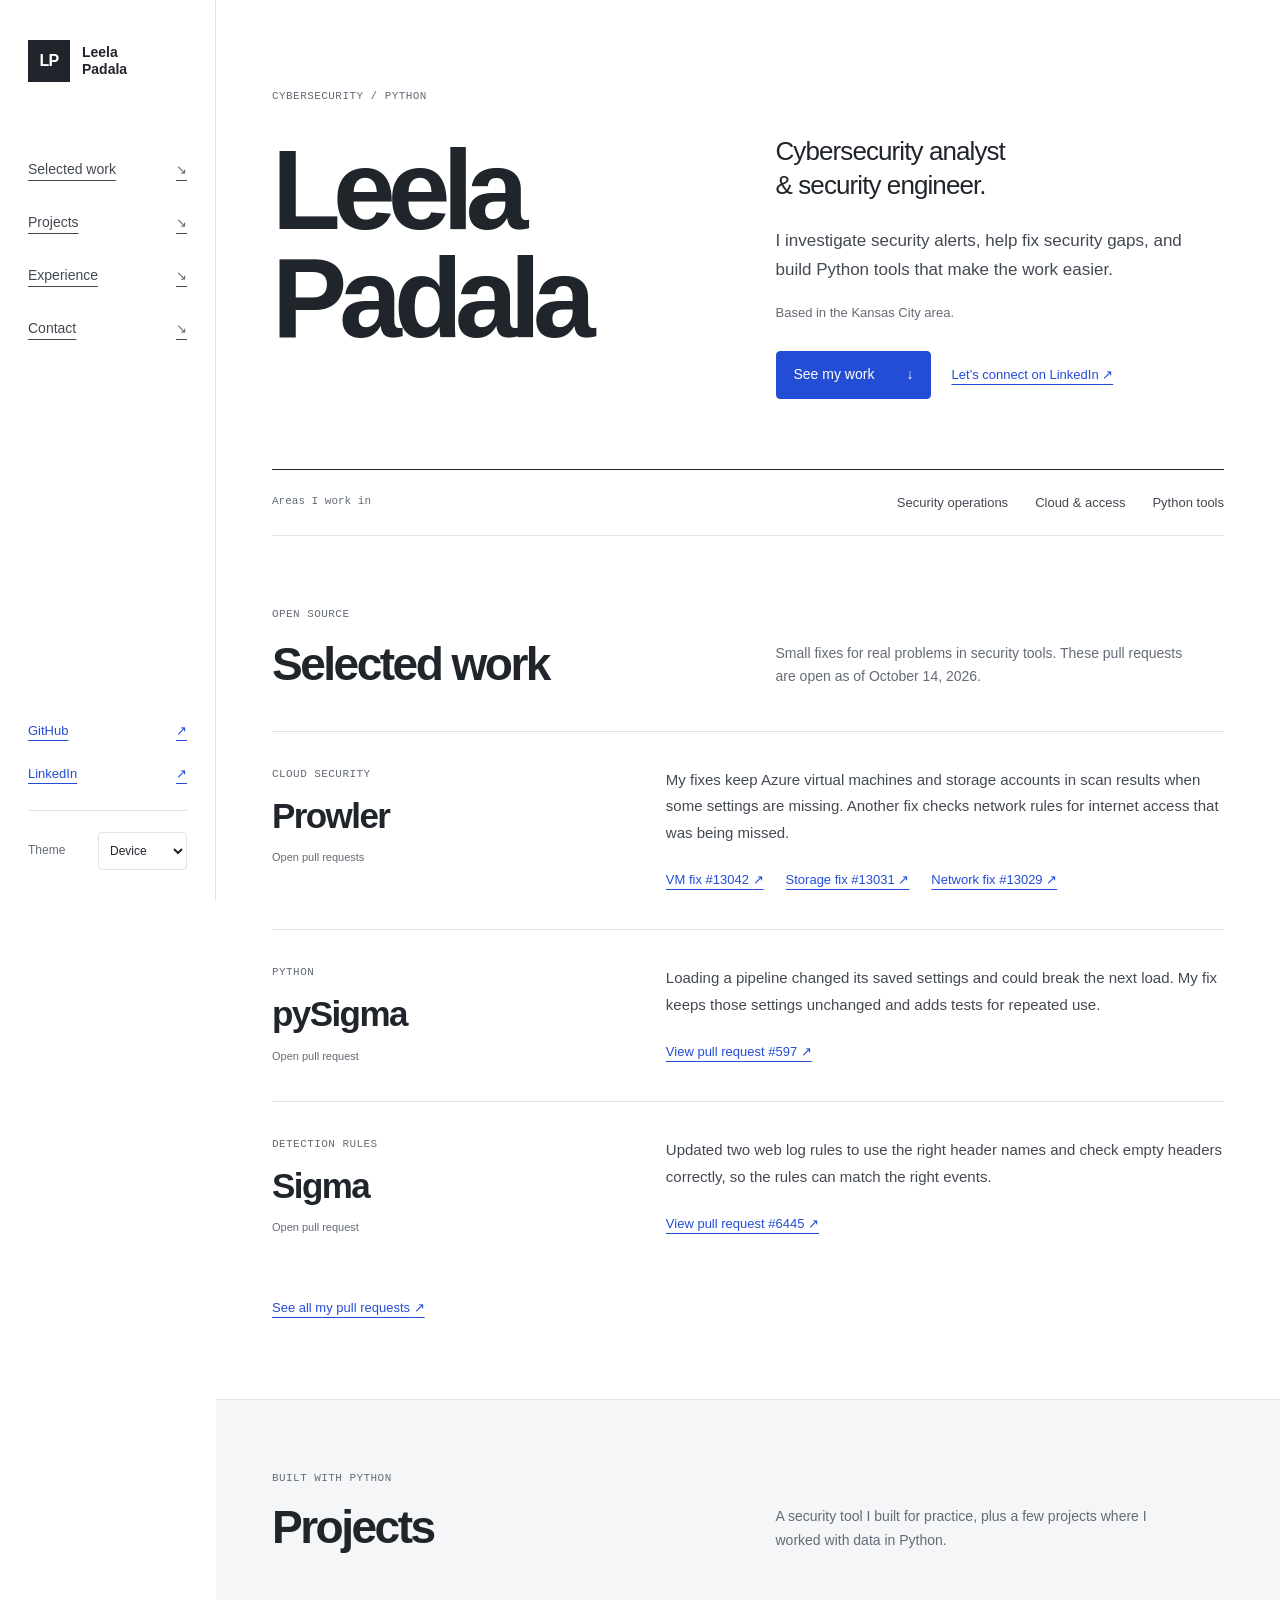
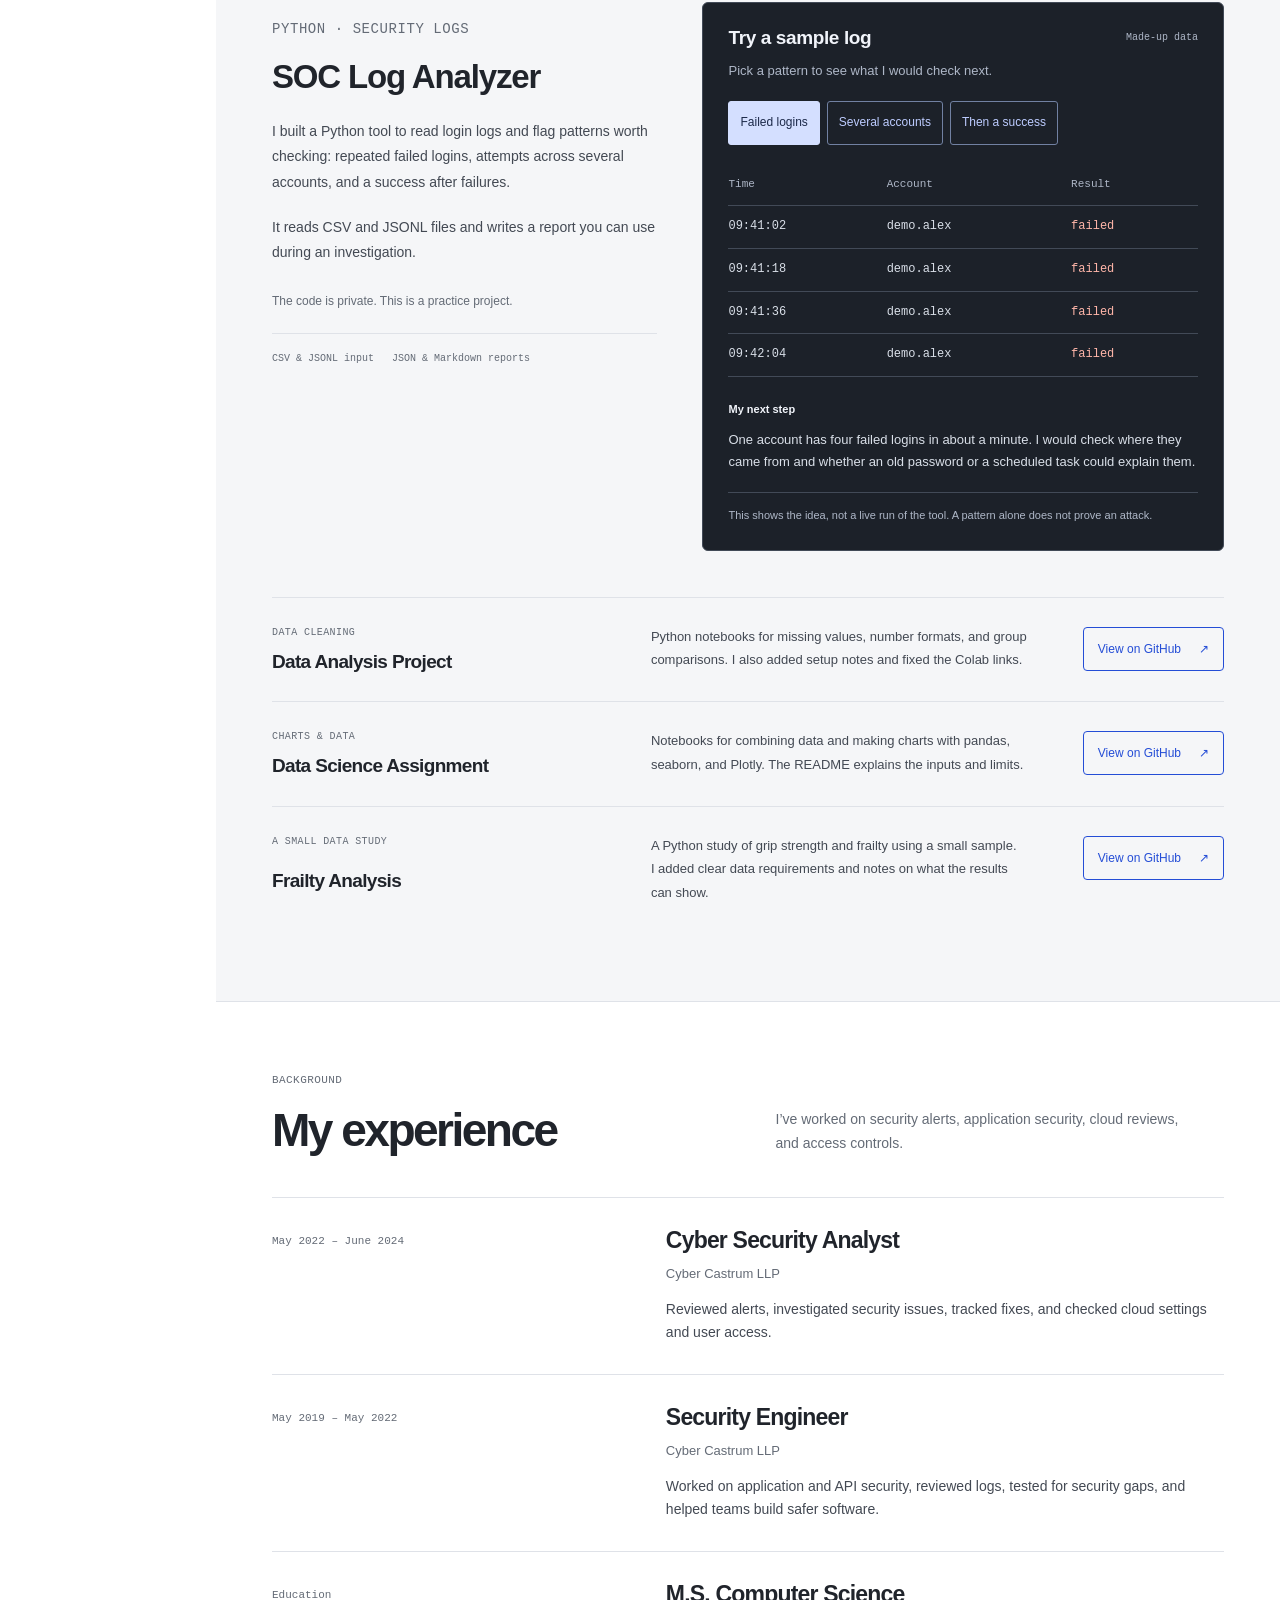
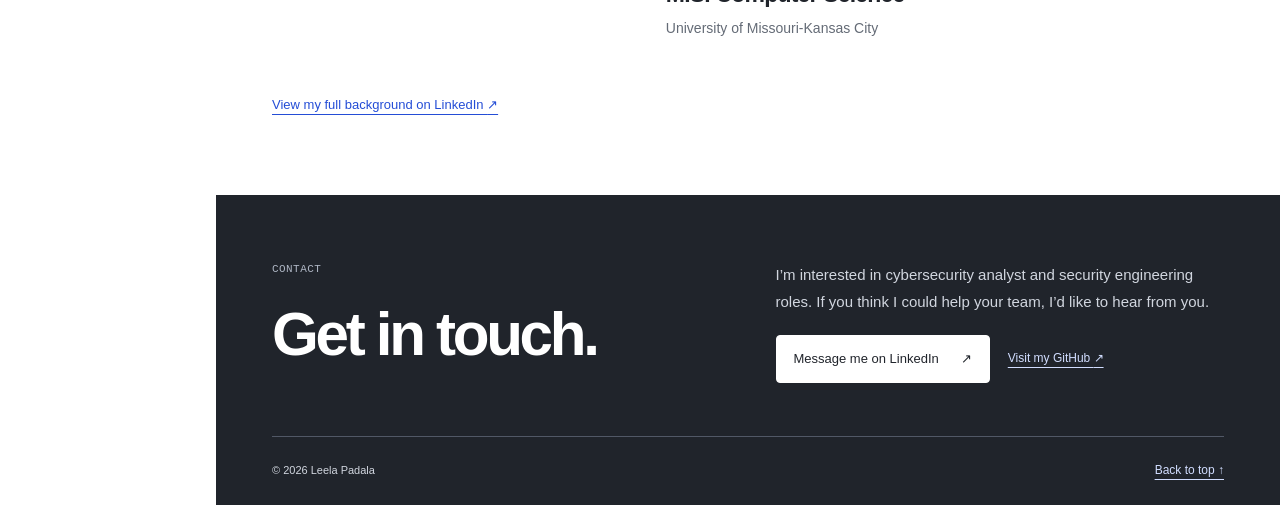
==== commit ff0d0923: "Redesign portfolio with neutral colors and a clear work layout" ====
--- a/index.html
+++ b/index.html
@@ -4,7 +4,7 @@
   <meta charset="utf-8">
   <meta name="viewport" content="width=device-width,initial-scale=1">
   <meta name="description" content="I'm Leela Padala, a cybersecurity analyst and security engineer. Explore my security projects, Python work, and open-source contributions.">
-  <meta name="theme-color" content="#f7f5ef">
+  <meta name="theme-color" content="#ffffff">
   <meta property="og:title" content="Leela Padala | Cybersecurity &amp; Python">
   <meta property="og:description" content="Security experience, Python projects, and recent work in Prowler, pySigma, and Sigma.">
   <meta property="og:type" content="website">
@@ -22,58 +22,30 @@
 </head>
 <body>
 <a class="skip" href="#main">Skip to content</a>
-<header class="masthead wrap">
-  <a class="wordmark" href="#top" aria-label="Leela Padala, back to top"><span class="monogram" aria-hidden="true">lp.</span><span>Leela Padala</span></a>
+<header class="masthead">
+  <a class="wordmark" href="#top" aria-label="Leela Padala, back to top"><span class="monogram" aria-hidden="true">LP</span><span>Leela <br>Padala</span></a>
   <div class="header-controls">
-    <nav aria-label="Main navigation"><a href="#contributions">Work</a><a href="#background">Experience</a><a href="#contact">Contact</a></nav>
-    <div class="theme-picker"><label class="sr-only" for="theme-choice">Theme</label><select id="theme-choice" disabled><option value="system">Device theme</option><option value="light">Light</option><option value="dark">Dark</option></select></div>
+    <nav aria-label="Main navigation"><a href="#contributions">Selected work <span aria-hidden="true">↘</span></a><a href="#work">Projects <span aria-hidden="true">↘</span></a><a href="#background">Experience <span aria-hidden="true">↘</span></a><a href="#contact">Contact <span aria-hidden="true">↘</span></a></nav>
+    <div class="rail-footer"><a href="https://github.com/leela-padala">GitHub <span aria-hidden="true">↗</span></a><a href="https://www.linkedin.com/in/leela-padala/">LinkedIn <span aria-hidden="true">↗</span></a><div class="theme-picker"><label for="theme-choice">Theme</label><select id="theme-choice" disabled><option value="system">Device</option><option value="light">Light</option><option value="dark">Dark</option></select></div></div>
   </div>
 </header>
 <main id="main">
   <section class="hero wrap" id="top" aria-labelledby="intro-title">
-    <div class="intro">
-      <p class="eyebrow">Cybersecurity analyst &amp; security engineer</p>
-      <h1 id="intro-title">Hi, I’m<br>Leela Padala<span class="accent">.</span></h1>
-      <p class="intro-text">I investigate security alerts, help fix security gaps, and build Python tools that make the work easier.</p>
-      <p class="location">Based in the Kansas City area.</p>
-      <div class="hero-actions"><a class="button" href="#contributions">See my work <span aria-hidden="true">↓</span></a><a class="button button-secondary" href="#contact">Get in touch <span aria-hidden="true">↓</span></a></div>
-      <div class="profile-links"><a href="https://github.com/leela-padala">GitHub <span aria-hidden="true">↗</span></a><a href="https://www.linkedin.com/in/leela-padala/">LinkedIn <span aria-hidden="true">↗</span></a></div>
-    </div>
-    <aside class="background-note" aria-label="A little about me">
-      <span class="note-mark" aria-hidden="true">LP / 01</span>
-      <h2>A little about me</h2>
-      <p>My background is in security work for banking and financial technology teams.</p>
-      <dl>
-        <div><dt>Experience</dt><dd>Cyber Castrum LLP<span>Security roles · 2019–2024</span></dd></div>
-        <div><dt>Education</dt><dd>M.S. Computer Science<span>University of Missouri-Kansas City</span></dd></div>
-        <div><dt>Recent work</dt><dd>Python fixes for open-source security tools</dd></div>
-      </dl>
-      <a href="#background">More about my experience <span aria-hidden="true">↓</span></a>
-    </aside>
+    <div class="intro"><p class="eyebrow">Cybersecurity / Python</p><h1 id="intro-title">Leela <br>Padala</h1></div>
+    <div class="hero-details"><p class="role-title">Cybersecurity analyst <br>&amp; security engineer.</p><p class="intro-text">I investigate security alerts, help fix security gaps, and build Python tools that make the work easier.</p><p class="location">Based in the Kansas City area.</p><div class="hero-actions"><a class="button" href="#contributions">See my work <span aria-hidden="true">↓</span></a><a class="hero-contact" href="https://www.linkedin.com/in/leela-padala/">Let’s connect on LinkedIn <span aria-hidden="true">↗</span></a></div></div>
+    <div class="focus-strip"><p>Areas I work in</p><ul aria-label="Areas of work"><li>Security operations</li><li>Cloud &amp; access</li><li>Python tools</li></ul></div>
   </section>
 
   <section class="contributions section wrap" id="contributions" aria-labelledby="contributions-title">
-    <div class="section-heading"><div><p class="eyebrow">01 / Open source</p><h2 id="contributions-title">What I’ve been working on</h2></div><p class="section-intro">Small fixes for real problems in security tools. These pull requests are open as of October 14, 2026.</p></div>
-    <article class="contribution">
-      <div class="work-type">Cloud security</div>
-      <div class="contribution-copy"><h3>Prowler</h3><p>My fixes keep Azure virtual machines and storage accounts in scan results when some settings are missing. Another fix checks network rules for internet access that was being missed.</p><div class="work-links"><a href="https://github.com/prowler-cloud/prowler/pull/13042">VM fix #13042 <span aria-hidden="true">↗</span></a><a href="https://github.com/prowler-cloud/prowler/pull/13031">Storage fix #13031 <span aria-hidden="true">↗</span></a><a href="https://github.com/prowler-cloud/prowler/pull/13029">Network fix #13029 <span aria-hidden="true">↗</span></a></div></div>
-      <span class="work-status">Open pull requests</span>
-    </article>
-    <article class="contribution">
-      <div class="work-type">Python</div>
-      <div class="contribution-copy"><h3>pySigma</h3><p>Loading a pipeline changed its saved settings and could break the next load. My fix keeps those settings unchanged and adds tests for repeated use.</p><a href="https://github.com/SigmaHQ/pySigma/pull/597" aria-label="View pull request #597: pySigma">View pull request #597 <span aria-hidden="true">↗</span></a></div>
-      <span class="work-status">Open pull request</span>
-    </article>
-    <article class="contribution">
-      <div class="work-type">Detection rules</div>
-      <div class="contribution-copy"><h3>Sigma</h3><p>Updated two web log rules to use the right header names and check empty headers correctly, so the rules can match the right events.</p><a href="https://github.com/SigmaHQ/sigma/pull/6445" aria-label="View pull request #6445: Sigma">View pull request #6445 <span aria-hidden="true">↗</span></a></div>
-      <span class="work-status">Open pull request</span>
-    </article>
+    <div class="section-heading"><div><p class="eyebrow">Open source</p><h2 id="contributions-title">Selected work</h2></div><p class="section-intro">Small fixes for real problems in security tools. These pull requests are open as of October 14, 2026.</p></div>
+    <article class="contribution"><div class="contribution-title"><p class="work-type">Cloud security</p><h3>Prowler</h3><p class="work-status">Open pull requests</p></div><div class="contribution-copy"><p>My fixes keep Azure virtual machines and storage accounts in scan results when some settings are missing. Another fix checks network rules for internet access that was being missed.</p><div class="work-links"><a href="https://github.com/prowler-cloud/prowler/pull/13042">VM fix #13042 <span aria-hidden="true">↗</span></a><a href="https://github.com/prowler-cloud/prowler/pull/13031">Storage fix #13031 <span aria-hidden="true">↗</span></a><a href="https://github.com/prowler-cloud/prowler/pull/13029">Network fix #13029 <span aria-hidden="true">↗</span></a></div></div></article>
+    <article class="contribution"><div class="contribution-title"><p class="work-type">Python</p><h3>pySigma</h3><p class="work-status">Open pull request</p></div><div class="contribution-copy"><p>Loading a pipeline changed its saved settings and could break the next load. My fix keeps those settings unchanged and adds tests for repeated use.</p><a href="https://github.com/SigmaHQ/pySigma/pull/597" aria-label="View pull request #597: pySigma">View pull request #597 <span aria-hidden="true">↗</span></a></div></article>
+    <article class="contribution"><div class="contribution-title"><p class="work-type">Detection rules</p><h3>Sigma</h3><p class="work-status">Open pull request</p></div><div class="contribution-copy"><p>Updated two web log rules to use the right header names and check empty headers correctly, so the rules can match the right events.</p><a href="https://github.com/SigmaHQ/sigma/pull/6445" aria-label="View pull request #6445: Sigma">View pull request #6445 <span aria-hidden="true">↗</span></a></div></article>
     <a class="all-work" href="https://github.com/search?q=is%3Apr+author%3Aleela-padala&amp;type=pullrequests">See all my pull requests <span aria-hidden="true">↗</span></a>
   </section>
 
   <section class="projects-band" id="work" aria-labelledby="work-title"><div class="section wrap">
-    <div class="section-heading"><div><p class="eyebrow">02 / Projects</p><h2 id="work-title">Things I’ve built</h2></div><p class="section-intro">A security tool I built for practice, plus a few projects where I worked with data in Python.</p></div>
+    <div class="section-heading"><div><p class="eyebrow">Built with Python</p><h2 id="work-title">Projects</h2></div><p class="section-intro">A security tool I built for practice, plus a few projects where I worked with data in Python.</p></div>
     <article class="lead-project" id="log-study">
       <div class="project-copy"><p class="work-type">Python · Security logs</p><h3>SOC Log Analyzer</h3><p>I built a Python tool to read login logs and flag patterns worth checking: repeated failed logins, attempts across several accounts, and a success after failures.</p><p>It reads CSV and JSONL files and writes a report you can use during an investigation.</p><p class="private-note">The code is private. This is a practice project.</p><div class="project-facts"><span>CSV &amp; JSONL input</span><span>JSON &amp; Markdown reports</span></div></div>
       <div class="log-demo">
@@ -93,13 +65,13 @@
   </div></section>
 
   <section class="experience section wrap" id="background" aria-labelledby="background-title">
-    <div class="section-heading"><div><p class="eyebrow">03 / Background</p><h2 id="background-title">My experience</h2></div><p class="section-intro">I’ve worked on security alerts, application security, cloud reviews, and access controls.</p></div>
+    <div class="section-heading"><div><p class="eyebrow">Background</p><h2 id="background-title">My experience</h2></div><p class="section-intro">I’ve worked on security alerts, application security, cloud reviews, and access controls.</p></div>
     <div class="timeline"><article><p class="timeline-date">May 2022 – June 2024</p><div><h3>Cyber Security Analyst</h3><p class="company">Cyber Castrum LLP</p><p>Reviewed alerts, investigated security issues, tracked fixes, and checked cloud settings and user access.</p></div></article><article><p class="timeline-date">May 2019 – May 2022</p><div><h3>Security Engineer</h3><p class="company">Cyber Castrum LLP</p><p>Worked on application and API security, reviewed logs, tested for security gaps, and helped teams build safer software.</p></div></article><article><p class="timeline-date">Education</p><div><h3>M.S. Computer Science</h3><p class="company">University of Missouri-Kansas City</p></div></article></div>
     <a class="all-work" href="https://www.linkedin.com/in/leela-padala/">View my full background on LinkedIn <span aria-hidden="true">↗</span></a>
   </section>
 
   <section class="contact" id="contact" aria-labelledby="contact-title"><div class="wrap">
-    <div class="contact-grid"><div><p class="eyebrow">04 / Contact</p><h2 id="contact-title">Let’s talk<span>.</span></h2></div><div><p>I’m interested in cybersecurity analyst and security engineering roles. If you think I could help your team, I’d like to hear from you.</p><div class="contact-actions"><a class="button" href="https://www.linkedin.com/in/leela-padala/">Message me on LinkedIn <span aria-hidden="true">↗</span></a><a class="contact-secondary" href="https://github.com/leela-padala">Visit my GitHub <span aria-hidden="true">↗</span></a></div></div></div>
+    <div class="contact-grid"><div><p class="eyebrow">Contact</p><h2 id="contact-title">Get in touch.</h2></div><div><p>I’m interested in cybersecurity analyst and security engineering roles. If you think I could help your team, I’d like to hear from you.</p><div class="contact-actions"><a class="button" href="https://www.linkedin.com/in/leela-padala/">Message me on LinkedIn <span aria-hidden="true">↗</span></a><a class="contact-secondary" href="https://github.com/leela-padala">Visit my GitHub <span aria-hidden="true">↗</span></a></div></div></div>
     <footer><p>© 2026 Leela Padala</p><a href="#top">Back to top <span aria-hidden="true">↑</span></a></footer>
   </div></section>
 </main>
--- a/styles.css
+++ b/styles.css
@@ -1,212 +1,268 @@
 :root {
   color-scheme: light;
-  --page: #f7f5ef;
-  --surface: #fffefa;
-  --soft: #eeeee5;
-  --ink: #1d332c;
-  --body: #39483f;
-  --muted: #5c685f;
-  --line: #c9cfc1;
-  --link: #205c47;
-  --link-hover: #123e2e;
-  --button: #244d3b;
-  --button-text: #fffefa;
-  --button-hover: #163c2b;
-  --accent: #aa4b2f;
-  --failure: #a03d30;
-  --success: #256441;
-  --font: 'Avenir Next', Avenir, -apple-system, BlinkMacSystemFont, 'Segoe UI', sans-serif;
+  --page: #ffffff;
+  --surface: #ffffff;
+  --soft: #f5f6f8;
+  --ink: #20242b;
+  --body: #434953;
+  --muted: #646b76;
+  --line: #dfe2e8;
+  --link: #244dd6;
+  --link-hover: #17369e;
+  --button: #244dd6;
+  --button-hover: #193ba8;
+  --button-text: #ffffff;
+  --focus: #244dd6;
+  --failure: #a83232;
+  --success: #21633a;
+  --font: -apple-system, BlinkMacSystemFont, 'Helvetica Neue', Arial, sans-serif;
+  --mono: 'SFMono-Regular', Consolas, 'Liberation Mono', monospace;
+  --rail: 216px;
 }
 * { box-sizing: border-box; }
-html { scroll-behavior: smooth; scroll-padding-top: 32px; }
-body { margin: 0; background: var(--page); color: var(--body); font: 16px/1.7 var(--font); -webkit-font-smoothing: antialiased; }
+html { scroll-behavior: smooth; scroll-padding-top: 36px; }
+body { margin: 0; color: var(--body); background: var(--page); font: 16px/1.65 var(--font); -webkit-font-smoothing: antialiased; }
 h1,h2,h3,h4,p,dl { margin-top: 0; }
-h1,h2,h3,h4 { color: var(--ink); line-height: 1.18; }
-h1,h2 { font-family: Georgia, 'Times New Roman', serif; font-weight: 400; letter-spacing: -.045em; }
-h1 { font-size: clamp(64px, 6.8vw, 96px); line-height: 1.04; margin-bottom: 28px; }
-h2 { font-size: clamp(36px, 4vw, 50px); margin-bottom: 0; }
-h3 { font-size: 25px; font-weight: 600; letter-spacing: -.025em; margin-bottom: 14px; }
-h4 { font-size: 20px; font-weight: 600; margin-bottom: 0; }
+h1,h2,h3,h4 { color: var(--ink); line-height: 1.1; }
+h1,h2 { font-weight: 600; letter-spacing: -.055em; }
+h1 { font-size: clamp(88px, 8.8vw, 132px); line-height: .96; letter-spacing: -.07em; margin-bottom: 0; }
+h2 { font-size: clamp(34px, 3.6vw, 48px); margin-bottom: 0; }
+h3 { font-size: 27px; font-weight: 600; letter-spacing: -.035em; margin-bottom: 18px; }
+h4 { font-size: 19px; font-weight: 600; letter-spacing: -.02em; margin-bottom: 0; }
 p { margin-bottom: 20px; text-wrap: pretty; }
-a { color: var(--link); font-weight: 600; text-decoration: underline; text-decoration-thickness: 1px; text-underline-offset: 5px; }
+a { color: var(--link); font-weight: 500; text-decoration: underline; text-decoration-thickness: 1px; text-underline-offset: 5px; }
 a:hover { color: var(--link-hover); text-decoration-thickness: 2px; }
 a,button,select { touch-action: manipulation; }
-a,button,select { -webkit-tap-highlight-color: transparent; }
-a:focus-visible,button:focus-visible,select:focus-visible,[tabindex]:focus-visible { outline: 3px solid var(--accent); outline-offset: 5px; border-radius: 2px; }
+a:focus-visible,button:focus-visible,select:focus-visible,[tabindex]:focus-visible { outline: 3px solid var(--focus); outline-offset: 5px; }
 button,select { font: inherit; cursor: pointer; }
-.wrap { width: min(1200px, calc(100% - 96px)); margin-inline: auto; }
-.masthead { display: flex; justify-content: space-between; align-items: center; gap: 28px; min-height: 106px; border-bottom: 1px solid var(--line); }
-.wordmark { display: inline-flex; align-items: center; gap: 13px; color: var(--ink); font-size: 16px; text-decoration: none; white-space: nowrap; }
-.monogram { display: grid; place-items: center; width: 43px; height: 43px; border: 1px solid var(--ink); border-radius: 50%; font: 25px/1 Georgia, serif; letter-spacing: -.07em; padding-bottom: 3px; }
-.wordmark:hover .monogram { background: var(--soft); }
-.header-controls { display: flex; align-items: center; gap: 35px; }
-nav { display: flex; gap: 30px; }
-nav a { padding: 10px 0; color: var(--ink); font-size: 14px; }
-.theme-picker select { min-height: 40px; width: 119px; padding: 7px 8px; border: 1px solid var(--line); border-radius: 4px; color: var(--ink); background: var(--surface); font-size: 13px; }
+main { margin-left: var(--rail); }
+.wrap { width: min(1100px, calc(100% - 112px)); margin-inline: auto; }
+.masthead { position: fixed; z-index: 10; inset: 0 auto 0 0; width: var(--rail); padding: 40px 28px 30px; background: var(--page); border-right: 1px solid var(--line); display: flex; flex-direction: column; overflow-y: auto; }
+.wordmark { display: inline-flex; align-items: center; gap: 12px; color: var(--ink); font-size: 14px; line-height: 1.25; font-weight: 600; text-decoration: none; }
+.monogram { display: grid; place-items: center; width: 42px; height: 42px; color: var(--button-text); background: var(--ink); border: 1px solid var(--ink); font-size: 16px; font-weight: 600; letter-spacing: -.05em; }
+.wordmark:hover .monogram { background: var(--link); border-color: var(--link); }
+.header-controls { display: flex; flex: 1; flex-direction: column; padding-top: 66px; }
+nav { display: flex; flex-direction: column; gap: 9px; }
+nav a { display: flex; justify-content: space-between; align-items: center; gap: 10px; min-height: 44px; color: var(--body); font-size: 14px; padding: 9px 0; text-underline-offset: 6px; }
+nav a span { color: var(--muted); font-size: 13px; }
+nav a:hover,nav a:hover span { color: var(--link); }
+.rail-footer { display: flex; flex-direction: column; gap: 13px; padding-top: 55px; margin-top: auto; }
+.rail-footer>a { display: flex; align-items: center; justify-content: space-between; font-size: 13px; min-height: 30px; }
+.theme-picker { display: flex; align-items: center; justify-content: space-between; gap: 12px; padding-top: 21px; margin-top: 8px; border-top: 1px solid var(--line); }
+.theme-picker label { font-size: 12px; color: var(--muted); }
+.theme-picker select { min-height: 38px; width: 89px; padding: 6px 7px; border: 1px solid var(--line); border-radius: 4px; background: var(--surface); color: var(--ink); font-size: 12px; }
 .theme-picker select:hover { border-color: var(--link); }
-.hero { display: grid; grid-template-columns: 1.48fr 1fr; gap: clamp(48px, 7vw, 100px); padding-block: 83px 92px; align-items: center; }
-.eyebrow { margin-bottom: 23px; color: var(--link); font-size: 12px; font-weight: 700; letter-spacing: .09em; text-transform: uppercase; }
-.hero .eyebrow { letter-spacing: .065em; }
-.accent { color: var(--accent); }
-.intro-text { font-size: 20px; line-height: 1.7; max-width: 490px; margin-bottom: 14px; }
-.location { color: var(--muted); font-size: 14px; margin-bottom: 29px; }
-.hero-actions { display: flex; flex-wrap: wrap; gap: 12px; }
-.button { display: inline-flex; justify-content: center; align-items: center; gap: 24px; min-height: 50px; padding: 12px 20px; border: 1px solid var(--button); border-radius: 4px; background: var(--button); color: var(--button-text); text-decoration: none; font-size: 14px; line-height: 1.5; font-weight: 600; }
-.button:hover { background: var(--button-hover); border-color: var(--button-hover); color: var(--button-text); box-shadow: 0 3px 0 rgb(0 0 0 / .08); }
-.button-secondary { color: var(--link); background: transparent; border-color: var(--link); }
-.button-secondary:hover { color: var(--link-hover); background: var(--soft); border-color: var(--link-hover); }
-.button-small { min-height: 46px; padding: 11px 16px; gap: 20px; }
-.profile-links { display: flex; gap: 25px; margin-top: 25px; font-size: 14px; }
-.background-note { position: relative; padding: 28px 0 0 28px; border-left: 1px solid var(--line); align-self: center; }
-.note-mark { display: block; margin-bottom: 27px; color: var(--accent); font: 12px/1.4 var(--font); letter-spacing: .08em; }
-.background-note h2 { font: 400 31px/1.2 Georgia, serif; letter-spacing: -.03em; margin-bottom: 16px; }
-.background-note>p { font-size: 15px; max-width: 335px; }
-.background-note dl { margin-bottom: 24px; }
-.background-note dl>div { padding-block: 15px; border-top: 1px solid var(--line); }
-.background-note dt { color: var(--muted); font-size: 12px; margin-bottom: 4px; }
-.background-note dd { margin: 0; color: var(--ink); font-size: 15px; line-height: 1.6; }
-.background-note dd span { display: block; color: var(--muted); font-size: 13px; margin-top: 2px; }
-.background-note>a { font-size: 13px; }
-.section { padding-block: 76px; }
-.contributions { border-top: 1px solid var(--ink); }
-.section-heading { display: grid; grid-template-columns: 1.3fr 1fr; gap: 65px; align-items: end; margin-bottom: 45px; }
-.section-heading .eyebrow { margin-bottom: 16px; }
-.section-intro { color: var(--muted); font-size: 15px; max-width: 360px; margin: 0 0 4px auto; }
-.contribution { display: grid; grid-template-columns: 160px 1fr 145px; gap: 30px; padding-block: 31px; border-top: 1px solid var(--line); }
-.work-type { color: var(--muted); font-size: 12px; font-weight: 500; margin-bottom: 15px; }
-.contribution>.work-type { padding-top: 5px; }
-.contribution-copy p { font-size: 15px; max-width: 650px; margin-bottom: 17px; }
-.contribution a { font-size: 13px; display: inline-block; padding-block: 4px; }
-.work-links { display: flex; flex-wrap: wrap; gap: 5px 24px; }
-.work-status { text-align: right; padding-top: 6px; color: var(--muted); font-size: 12px; }
-.all-work { display: inline-block; padding-block: 10px; margin-top: 18px; font-size: 14px; }
+.hero { display: grid; grid-template-columns: 1fr 1fr; column-gap: 55px; padding-top: 88px; padding-bottom: 0; }
+.eyebrow,.work-type { color: var(--muted); font: 11px/1.6 var(--mono); letter-spacing: .04em; text-transform: uppercase; }
+.eyebrow { margin-bottom: 30px; }
+.hero-details { padding-top: 47px; }
+.role-title { color: var(--ink); font-size: 26px; line-height: 1.3; font-weight: 500; letter-spacing: -.035em; margin-bottom: 23px; }
+.intro-text { font-size: 17px; line-height: 1.75; max-width: 430px; margin-bottom: 17px; }
+.location { font-size: 13px; color: var(--muted); margin-bottom: 27px; }
+.hero-actions { display: flex; flex-wrap: wrap; align-items: center; gap: 20px; }
+.button { display: inline-flex; align-items: center; justify-content: space-between; gap: 32px; min-height: 48px; padding: 12px 17px; border: 1px solid var(--button); border-radius: 4px; background: var(--button); color: var(--button-text); font-size: 14px; line-height: 1.5; font-weight: 500; text-decoration: none; }
+.button:hover { color: var(--button-text); background: var(--button-hover); border-color: var(--button-hover); }
+.button-secondary { background: transparent; border-color: var(--link); color: var(--link); }
+.button-secondary:hover { background: var(--soft); color: var(--link-hover); border-color: var(--link); }
+.hero-contact { font-size: 13px; padding-block: 10px; }
+.button-small { min-height: 44px; padding: 10px 14px; gap: 18px; }
+.focus-strip { grid-column: 1 / -1; display: flex; justify-content: space-between; align-items: center; gap: 24px; margin-top: 70px; padding-block: 22px; border-top: 1px solid var(--ink); border-bottom: 1px solid var(--line); }
+.focus-strip>p { color: var(--muted); font: 11px/1.6 var(--mono); margin: 0; }
+.focus-strip ul { display: flex; flex-wrap: wrap; gap: 14px 27px; list-style: none; margin: 0; padding: 0; color: var(--body); font-size: 13px; }
+.section { padding-block: 70px; }
+.section-heading { display: grid; grid-template-columns: 1fr 1fr; gap: 55px; align-items: end; margin-bottom: 42px; }
+.section-heading .eyebrow { margin-bottom: 15px; }
+.section-intro { max-width: 420px; margin: 0; color: var(--muted); font-size: 14px; line-height: 1.7; }
+.contribution { display: grid; grid-template-columns: 1fr 1.6fr; column-gap: 45px; padding-block: 34px; border-top: 1px solid var(--line); }
+.contribution-title .work-type { margin-bottom: 13px; }
+.contribution-title h3 { font-size: 35px; letter-spacing: -.045em; margin-bottom: 13px; }
+.work-status { font-size: 11px; color: var(--muted); margin-bottom: 0; }
+.contribution-copy { padding-top: 1px; }
+.contribution-copy p { margin-bottom: 18px; font-size: 15px; line-height: 1.75; }
+.contribution a { display: inline-block; padding-block: 5px; font-size: 13px; }
+.work-links { display: flex; flex-wrap: wrap; gap: 6px 22px; }
+.all-work { display: inline-block; font-size: 13px; padding-block: 10px; margin-top: 14px; }
 .projects-band { background: var(--soft); border-block: 1px solid var(--line); }
-.lead-project { display: grid; grid-template-columns: 1fr 1.15fr; gap: 70px; align-items: start; padding-bottom: 57px; border-bottom: 1px solid var(--line); }
-.project-copy { padding-top: 14px; }
-.project-copy h3 { font: 400 36px/1.2 Georgia, serif; letter-spacing: -.03em; margin-bottom: 22px; }
-.project-copy>p { font-size: 15px; }
-.project-copy .private-note { color: var(--muted); font-size: 13px; margin-top: 26px; }
-.project-facts { border-top: 1px solid var(--line); padding-top: 18px; display: flex; flex-wrap: wrap; gap: 8px 24px; color: var(--muted); font-size: 12px; }
-.log-demo { background: var(--surface); border: 1px solid var(--line); border-radius: 5px; padding: 27px; }
-.demo-header { display: flex; align-items: center; flex-wrap: wrap; gap: 10px; justify-content: space-between; margin-bottom: 10px; }
-.demo-header>span { color: var(--muted); font-size: 11px; }
-.demo-intro { font-size: 13px; color: var(--muted); margin-bottom: 20px; }
-.pattern-buttons { display: flex; flex-wrap: wrap; gap: 7px; margin-bottom: 22px; }
-.pattern-buttons button { min-height: 44px; font-size: 12px; font-weight: 600; padding: 9px 12px; border: 1px solid var(--link); border-radius: 4px; background: var(--surface); color: var(--link); }
+.lead-project { display: grid; grid-template-columns: .85fr 1.15fr; gap: 45px; align-items: start; padding: 7px 0 46px; }
+.project-copy { padding-top: 15px; }
+.project-copy .work-type { margin-bottom: 16px; }
+.project-copy h3 { font-size: 33px; line-height: 1.15; margin-bottom: 23px; }
+.project-copy>p { font-size: 14px; line-height: 1.8; }
+.project-copy .private-note { color: var(--muted); font-size: 12px; margin-top: 26px; }
+.project-facts { display: flex; flex-wrap: wrap; gap: 10px 18px; padding-top: 17px; border-top: 1px solid var(--line); color: var(--muted); font: 10px/1.6 var(--mono); }
+.log-demo {
+  --ink: #f1f4fa; --body: #d9dfe8; --muted: #aeb7c7; --line: #424a57; --surface: #1c2129; --soft: #2b3340; --link: #bdccff; --link-hover: #dce5ff; --button: #d4dfff; --button-hover: #e7edff; --button-text: #1c2949; --focus: #a3bbff; --failure: #ffb6a9; --success: #a9d8b8;
+  color: var(--body); background: var(--surface); border: 1px solid #424a57; border-radius: 6px; padding: 25px;
+}
+.demo-header { display: flex; flex-wrap: wrap; align-items: center; justify-content: space-between; gap: 10px; margin-bottom: 11px; }
+.demo-header>span { font: 10px/1.6 var(--mono); color: var(--muted); }
+.demo-intro { color: var(--muted); font-size: 13px; margin-bottom: 20px; }
+.pattern-buttons { display: flex; flex-wrap: wrap; gap: 7px; margin-bottom: 20px; }
+.pattern-buttons button { min-height: 44px; padding: 10px 11px; border: 1px solid #7181a2; border-radius: 3px; background: var(--surface); color: var(--link); font-size: 12px; font-weight: 500; }
 .pattern-buttons button:hover { background: var(--soft); }
-.pattern-buttons button[aria-pressed=true] { background: var(--button); border-color: var(--button); color: var(--button-text); box-shadow: inset 0 -3px 0 rgb(0 0 0 / .12); }
+.pattern-buttons button[aria-pressed=true] { background: var(--button); border-color: var(--button); color: var(--button-text); }
 .table-scroll { overflow-x: auto; }
-table { width: 100%; border-collapse: collapse; text-align: left; font: 12px/1.6 'SFMono-Regular', Consolas, 'Liberation Mono', monospace; }
-th { color: var(--muted); font: 500 11px/1.5 var(--font); }
-th,td { padding: 11px 8px; white-space: nowrap; border-bottom: 1px solid var(--line); }
+table { width: 100%; border-collapse: collapse; text-align: left; font: 12px/1.65 var(--mono); }
+th { color: var(--muted); font: 400 11px/1.6 var(--mono); }
+th,td { padding: 11px 7px; border-bottom: 1px solid var(--line); white-space: nowrap; }
 th:first-child,td:first-child { padding-left: 0; }
 .failure { color: var(--failure); }
-.success { color: var(--success); font-weight: 700; }
+.success { color: var(--success); font-weight: 600; }
 .analyst-note { padding-top: 18px; }
-.analyst-note>span { font-size: 12px; font-weight: 700; color: var(--ink); }
-.analyst-note p { font-size: 13px; line-height: 1.7; margin: 7px 0 0; }
-.demo-caveat { font-size: 11px; color: var(--muted); margin: 15px 0 0; border-top: 1px solid var(--line); padding-top: 13px; }
-.notebooks { display: grid; grid-template-columns: repeat(3, 1fr); gap: 38px; padding-top: 39px; }
-.notebooks article { display: flex; flex-direction: column; align-items: flex-start; }
-.notebooks h3 { font-size: 21px; line-height: 1.35; margin-bottom: 14px; }
-.notebooks p:not(.work-type) { font-size: 14px; margin-bottom: 25px; }
-.notebooks .button { margin-top: auto; }
-.timeline article { display: grid; grid-template-columns: 250px 1fr; gap: 30px; padding-block: 29px; border-top: 1px solid var(--line); }
-.timeline-date { color: var(--muted); font-size: 13px; padding-top: 5px; margin-bottom: 0; }
-.timeline h3 { font-size: 22px; margin-bottom: 7px; }
-.timeline .company { color: var(--muted); font-size: 14px; margin-bottom: 12px; }
-.timeline article p:last-child { margin-bottom: 0; }
-.timeline article div>p:last-child:not(.company) { max-width: 630px; font-size: 15px; }
-.contact { background: #203d30; color: #e1e8da; padding-top: 65px; }
-.contact-grid { display: grid; grid-template-columns: 1fr 1fr; gap: 90px; align-items: center; padding-bottom: 57px; }
-.contact .eyebrow { color: #c4d4bb; }
-.contact h2 { color: #fffef4; font-size: clamp(54px, 6vw, 78px); }
-.contact h2 span { color: #e6af84; }
-.contact-grid>div>p:not(.eyebrow) { font-size: 17px; line-height: 1.8; max-width: 480px; }
-.contact-actions { display: flex; flex-wrap: wrap; align-items: center; gap: 21px; }
-.contact .button { background: #f0f0df; color: #203d30; border-color: #f0f0df; }
-.contact .button:hover { background: #fffef4; border-color: #fffef4; }
-.contact-secondary,.contact footer a { color: #e1e8da; font-size: 13px; }
-.contact-secondary:hover,.contact footer a:hover { color: #fffef4; }
-.contact a:focus-visible { outline-color: #f0c29b; }
-.contact footer { display: flex; justify-content: space-between; gap: 20px; border-top: 1px solid #59705b; padding-block: 25px; font-size: 12px; }
+.analyst-note>span { font-size: 11px; font-weight: 600; color: var(--ink); }
+.analyst-note p { font-size: 13px; line-height: 1.75; margin: 7px 0 0; }
+.demo-caveat { font-size: 11px; line-height: 1.7; color: var(--muted); margin: 18px 0 0; padding-top: 13px; border-top: 1px solid var(--line); }
+.notebooks { border-top: 1px solid var(--line); }
+.notebooks article { display: grid; grid-template-columns: 1fr 1.15fr auto; gap: 8px 25px; align-items: start; padding-block: 27px; border-bottom: 1px solid var(--line); }
+.notebooks article:last-child { border-bottom: 0; }
+.notebooks .work-type { grid-column: 1; margin: 0; font-size: 10px; }
+.notebooks h3 { grid-column: 1; grid-row: 2; font-size: 19px; line-height: 1.35; margin: 0; }
+.notebooks p:not(.work-type) { grid-column: 2; grid-row: 1 / 3; margin: 0; font-size: 13px; line-height: 1.8; }
+.notebooks .button { grid-column: 3; grid-row: 1 / 3; margin-top: 2px; white-space: nowrap; font-size: 12px; }
+.timeline article { display: grid; grid-template-columns: 1fr 1.6fr; gap: 45px; padding-block: 30px; border-top: 1px solid var(--line); }
+.timeline-date { font: 11px/1.6 var(--mono); color: var(--muted); margin: 0; padding-top: 5px; }
+.timeline h3 { font-size: 23px; margin-bottom: 9px; }
+.timeline .company { color: var(--muted); font-size: 13px; margin-bottom: 14px; }
+.timeline article div>p:last-child { margin-bottom: 0; font-size: 14px; }
+.contact { background: #20242b; color: #d1d6df; padding-top: 66px; }
+.contact-grid { display: grid; grid-template-columns: 1fr 1fr; gap: 55px; align-items: start; padding-bottom: 53px; }
+.contact .eyebrow { color: #aeb6c4; margin-bottom: 24px; }
+.contact h2 { color: #fff; font-size: clamp(42px, 4.7vw, 65px); line-height: 1.05; }
+.contact-grid>div>p:not(.eyebrow) { font-size: 15px; line-height: 1.8; }
+.contact-actions { display: flex; flex-wrap: wrap; align-items: center; gap: 18px; }
+.contact .button { color: #20242b; background: #fff; border-color: #fff; font-size: 13px; gap: 22px; }
+.contact .button:hover { color: #17369e; background: #eaf0ff; border-color: #eaf0ff; }
+.contact-secondary,.contact footer a { color: #d1ddff; font-size: 12px; }
+.contact-secondary:hover,.contact footer a:hover { color: #fff; }
+.contact a:focus-visible { outline-color: #a3bbff; }
+.contact footer { display: flex; justify-content: space-between; gap: 20px; padding-block: 24px; border-top: 1px solid #515866; font-size: 11px; }
 .contact footer p { margin: 0; }
-.skip { position: fixed; top: -100px; left: 15px; background: var(--button); color: var(--button-text); padding: 12px; z-index: 100; }
+.skip { position: fixed; top: -100px; left: 18px; z-index: 100; padding: 12px; background: var(--button); color: var(--button-text); }
 .skip:focus { top: 12px; }
 .sr-only { position: absolute; width: 1px; height: 1px; overflow: hidden; clip-path: inset(50%); white-space: nowrap; }
-.noscript { padding: 20px; font-size: 14px; }
+.noscript { margin-left: var(--rail); padding: 20px; font-size: 13px; }
 :root[data-theme=dark] {
-  color-scheme: dark; --page: #18221c; --surface: #202e25; --soft: #202a22; --ink: #eeeede; --body: #d4dbce; --muted: #b4c0ae; --line: #4b5a4c; --link: #c1d7a4; --link-hover: #e1eccb; --button: #d1dfa9; --button-text: #1d3329; --button-hover: #e0ebc4; --accent: #e3a180; --failure: #f4b29a; --success: #badc9e;
+  color-scheme: dark; --page: #15171b; --surface: #1b1e24; --soft: #1c1f25; --ink: #f2f4f8; --body: #d0d5de; --muted: #a1aab8; --line: #3c434e; --link: #afc2ff; --link-hover: #d8e1ff; --button: #b8c9ff; --button-hover: #d6e0ff; --button-text: #182442; --focus: #adc3ff; --failure: #ffb6a9; --success: #a9d8b8;
 }
 @media(prefers-color-scheme:dark) {
-  :root:not([data-theme=light]) { color-scheme: dark; --page: #18221c; --surface: #202e25; --soft: #202a22; --ink: #eeeede; --body: #d4dbce; --muted: #b4c0ae; --line: #4b5a4c; --link: #c1d7a4; --link-hover: #e1eccb; --button: #d1dfa9; --button-text: #1d3329; --button-hover: #e0ebc4; --accent: #e3a180; --failure: #f4b29a; --success: #badc9e; }
-}
-@media(max-width:1050px) {
+  :root:not([data-theme=light]) { color-scheme: dark; --page: #15171b; --surface: #1b1e24; --soft: #1c1f25; --ink: #f2f4f8; --body: #d0d5de; --muted: #a1aab8; --line: #3c434e; --link: #afc2ff; --link-hover: #d8e1ff; --button: #b8c9ff; --button-hover: #d6e0ff; --button-text: #182442; --focus: #adc3ff; --failure: #ffb6a9; --success: #a9d8b8; }
+}
+:root[data-theme=dark] .monogram { color: var(--page); }
+@media(prefers-color-scheme:dark) { :root:not([data-theme=light]) .monogram { color: var(--page); } }
+@media(max-width:1150px) {
+  :root { --rail: 184px; }
+  .masthead { padding-inline: 23px; }
+  .wrap { width: calc(100% - 80px); }
+  .hero,.section-heading,.contact-grid { column-gap: 35px; }
+  h1 { font-size: 96px; }
+  .hero-details { padding-top: 44px; }
+  .role-title { font-size: 23px; }
+  .hero-actions { gap: 10px 18px; }
+  .contribution,.timeline article { gap: 35px; }
+  .lead-project { gap: 30px; grid-template-columns: .8fr 1.2fr; }
+  .log-demo { padding: 21px; }
+  .notebooks article { grid-template-columns: 1fr 1.3fr; }
+  .notebooks .button { grid-column: 1; grid-row: 3; justify-self: start; margin-top: 7px; }
+  .notebooks p:not(.work-type) { grid-row: 1 / 4; }
+}
+@media(max-width:900px) {
+  main,.noscript { margin-left: 0; }
+  .masthead { position: static; width: auto; padding: 22px 32px 0; border-right: 0; border-bottom: 1px solid var(--line); overflow: visible; display: grid; grid-template-columns: 1fr auto; gap: 15px 24px; }
+  .wordmark { width: fit-content; }
+  .wordmark>span:last-child br { display: none; }
+  .wordmark>span:last-child { white-space: pre; }
+  .header-controls { display: contents; }
+  nav { flex-direction: row; gap: 26px; grid-column: 1 / -1; grid-row: 2; }
+  nav a { font-size: 13px; padding-block: 14px; }
+  nav a span { display: none; }
+  .rail-footer { margin: 0; padding: 0; grid-column: 2; grid-row: 1; }
+  .rail-footer>a { display: none; }
+  .theme-picker { margin: 0; padding: 0; border: 0; }
+  .theme-picker label { position: absolute; width: 1px; height: 1px; overflow: hidden; clip-path: inset(50%); }
+  .theme-picker select { width: 88px; min-height: 44px; }
   .wrap { width: calc(100% - 64px); }
-  .header-controls { gap: 24px; } nav { gap: 22px; }
-  .hero { gap: 50px; } .hero .eyebrow { max-width: 300px; }
-  .section-heading { gap: 40px; }
-  .contribution { grid-template-columns: 125px 1fr 120px; gap: 24px; }
-  .lead-project { gap: 38px; } .notebooks { gap: 28px; }
-  .contact-grid { gap: 55px; }
-}
-@media(max-width:760px) {
+  .hero { padding-top: 56px; }
+  h1 { font-size: clamp(88px, 13vw, 112px); }
+  .hero-details { padding-top: 43px; }
+  .focus-strip { margin-top: 46px; }
+  .section { padding-block: 56px; }
+}
+@media(max-width:620px) {
+  html { scroll-padding-top: 22px; }
   .wrap { width: calc(100% - 44px); }
-  .masthead { min-height: 0; padding-block: 22px 18px; flex-wrap: wrap; gap: 20px; }
-  .header-controls { width: 100%; justify-content: space-between; gap: 14px; }
-  nav { gap: 24px; } nav a { font-size: 13px; }
-  .theme-picker select { width: 110px; font-size: 12px; }
-  .hero { grid-template-columns: 1fr; padding-block: 48px 54px; gap: 43px; }
-  .hero .eyebrow { max-width: none; font-size: 10px; margin-bottom: 22px; }
-  h1 { font-size: clamp(58px, 11vw, 84px); }
-  .intro-text { font-size: 18px; max-width: 510px; }
-  .background-note { padding: 22px 0 0; border-left: 0; border-top: 1px solid var(--line); }
-  .note-mark { display: none; } .background-note h2 { font-size: 28px; }
-  .background-note>p { max-width: 490px; }
-  .background-note dl { display: grid; grid-template-columns: 1fr 1fr; gap: 0 25px; }
-  .background-note dl>div:last-child { grid-column: 1 / -1; }
-  .section { padding-block: 51px; }
+  .masthead { padding-inline: 22px; }
+  .monogram { width: 36px; height: 36px; font-size: 14px; }
+  .wordmark { font-size: 13px; }
+  nav { gap: 19px; }
+  nav a { font-size: 12px; }
+  .theme-picker select { width: 88px; font-size: 12px; }
+  .hero { grid-template-columns: 1fr; padding-top: 37px; }
+  .hero .eyebrow { margin-bottom: 23px; }
+  h1 { font-size: clamp(88px, 21vw, 118px); }
+  .hero-details { padding-top: 30px; }
+  .role-title { font-size: 23px; margin-bottom: 18px; }
+  .role-title br { display: none; }
+  .intro-text { font-size: 16px; max-width: 500px; }
+  .location { margin-bottom: 22px; }
+  .hero-actions { gap: 18px; }
+  .hero-contact { font-size: 12px; }
+  .focus-strip { flex-direction: column; align-items: flex-start; gap: 13px; margin-top: 35px; padding-block: 19px; }
+  .focus-strip ul { gap: 9px 19px; font-size: 11px; }
+  .section { padding-block: 43px; }
   .section-heading { grid-template-columns: 1fr; gap: 19px; margin-bottom: 31px; }
-  .section-intro { max-width: 500px; margin: 0; }
-  h2 { font-size: 37px; }
-  .contribution { grid-template-columns: 1fr auto; gap: 10px 12px; padding-block: 26px; }
-  .contribution>.work-type { padding: 0; margin: 0; }
-  .contribution-copy { grid-column: 1 / -1; grid-row: 2; }
-  .work-status { grid-column: 2; grid-row: 1; padding: 0; font-size: 10px; align-self: center; }
-  .contribution h3 { margin-top: 6px; }
-  .work-links { gap: 5px 19px; }
-  .lead-project { grid-template-columns: 1fr; gap: 26px; padding-bottom: 37px; }
-  .project-copy { padding: 0; } .project-copy h3 { font-size: 32px; }
+  .section-intro { font-size: 13px; max-width: 500px; }
+  h2 { font-size: 36px; }
+  .contribution { grid-template-columns: 1fr; gap: 19px; padding-block: 28px; }
+  .contribution-title { display: grid; grid-template-columns: 1fr auto; column-gap: 15px; align-items: end; }
+  .contribution-title .work-type { grid-column: 1 / -1; font-size: 10px; margin-bottom: 10px; }
+  .contribution-title h3 { font-size: 30px; margin: 0; }
+  .work-status { font-size: 10px; margin-bottom: 3px; }
+  .contribution-copy p { font-size: 14px; }
+  .contribution a { font-size: 12px; }
+  .work-links { gap: 8px 22px; }
+  .lead-project { grid-template-columns: 1fr; gap: 26px; padding: 0 0 34px; }
+  .project-copy { padding-top: 0; }
+  .project-copy h3 { font-size: 30px; }
   .log-demo { padding: 21px; }
-  .pattern-buttons { gap: 7px; } .pattern-buttons button { font-size: 11px; padding-inline: 10px; }
-  .notebooks { grid-template-columns: 1fr; padding-top: 0; gap: 0; }
-  .notebooks article { padding-block: 29px; border-bottom: 1px solid var(--line); }
-  .notebooks article:last-child { border-bottom: 0; padding-bottom: 0; }
-  .notebooks p:not(.work-type) { margin-bottom: 20px; max-width: 530px; }
-  .timeline article { grid-template-columns: 1fr; gap: 12px; padding-block: 25px; }
-  .timeline-date { padding: 0; }
-  .contact { padding-top: 46px; }
-  .contact-grid { grid-template-columns: 1fr; gap: 27px; padding-bottom: 38px; }
-  .contact h2 { font-size: 62px; }
-  .contact footer { font-size: 11px; }
+  .pattern-buttons { gap: 7px; }
+  .pattern-buttons button { padding-inline: 10px; }
+  .notebooks article { grid-template-columns: 1fr; gap: 10px; padding-block: 25px; }
+  .notebooks h3 { grid-column: 1; grid-row: 2; font-size: 20px; }
+  .notebooks p:not(.work-type) { grid-column: 1; grid-row: 3; font-size: 13px; }
+  .notebooks .button { grid-column: 1; grid-row: 4; margin-top: 5px; }
+  .timeline article { grid-template-columns: 1fr; gap: 16px; padding-block: 27px; }
+  .timeline-date { padding-top: 0; }
+  .timeline h3 { font-size: 22px; }
+  .contact { padding-top: 43px; }
+  .contact-grid { grid-template-columns: 1fr; gap: 28px; padding-bottom: 34px; }
+  .contact h2 { font-size: 48px; }
 }
 @media(max-width:380px) {
   .wrap { width: calc(100% - 36px); }
-  nav { gap: 17px; } nav a { font-size: 12px; }
-  .theme-picker select { width: 100px; }
-  .hero-actions { gap: 10px; } .hero-actions .button { padding-inline: 16px; gap: 14px; }
-  .background-note dl { grid-template-columns: 1fr; }
-  .log-demo { padding: 17px; } .pattern-buttons button { font-size: 10px; padding-inline: 8px; }
+  .masthead { padding-inline: 18px; }
+  nav { gap: 16px; } nav a { font-size: 11px; }
+  .hero-actions { gap: 13px; }
+  .hero-contact { font-size: 11px; }
+  .hero-actions .button { gap: 18px; padding-inline: 14px; }
+  .focus-strip ul { gap: 8px 14px; font-size: 10px; }
+  .log-demo { padding: 17px; }
+  .pattern-buttons button { font-size: 10px; padding-inline: 8px; }
 }
 @media(prefers-reduced-motion:reduce) { html { scroll-behavior: auto; } }
 @media print {
-  :root, :root[data-theme=dark], :root:not([data-theme=light]) { color-scheme: light; --page: #fff; --surface: #fff; --soft: #f4f4ee; --ink: #1d332c; --body: #39483f; --muted: #5c685f; --line: #c9cfc1; --link: #205c47; --button: #244d3b; --button-text: #fffefa; --accent: #aa4b2f; --failure: #a03d30; --success: #256441; }
-  .wrap { width: 100%; } .masthead { min-height: 65px; } .header-controls,.hero-actions,.pattern-buttons { display: none; }
-  .hero,.section { padding-block: 25px; } h1 { font-size: 56px; } h2 { font-size: 30px; }
+  :root, :root[data-theme=dark], :root:not([data-theme=light]), .log-demo { color-scheme: light; --page: #fff; --surface: #fff; --soft: #f5f6f8; --ink: #20242b; --body: #434953; --muted: #646b76; --line: #dfe2e8; --link: #244dd6; --button: #244dd6; --button-text: #fff; --failure: #a83232; --success: #21633a; }
+  main,.noscript { margin-left: 0; }
+  .masthead { position: static; width: auto; border: 0; padding: 10px 0; }
+  .header-controls,.hero-actions,.pattern-buttons { display: none; }
+  .wrap { width: 100%; }
+  .hero,.section { padding-block: 25px; }
   .hero,.section-heading,.lead-project,.contact-grid { display: block; }
-  .background-note,.contact { background: transparent; border: 0; padding: 20px 0; }
-  .contact h2,.contact p,.contact a { color: var(--ink); } .contact .eyebrow { color: var(--link); }
-  .contact .button { border-color: var(--line); background: transparent; }
+  h1 { font-size: 60px; } h1 br { display: none; }
+  .hero-details { padding-top: 25px; }
+  .focus-strip { margin-top: 25px; }
+  .contact,.log-demo { background: #fff; color: var(--body); }
+  .contact { padding-top: 25px; }
+  .contact h2,.contact .eyebrow,.contact p,.contact a { color: var(--ink); }
+  .contact .button { background: transparent; border-color: var(--line); }
   .log-demo,.notebooks article,.contribution,.timeline article { break-inside: avoid; }
-  .contact footer { padding-bottom: 0; }
-}
+}
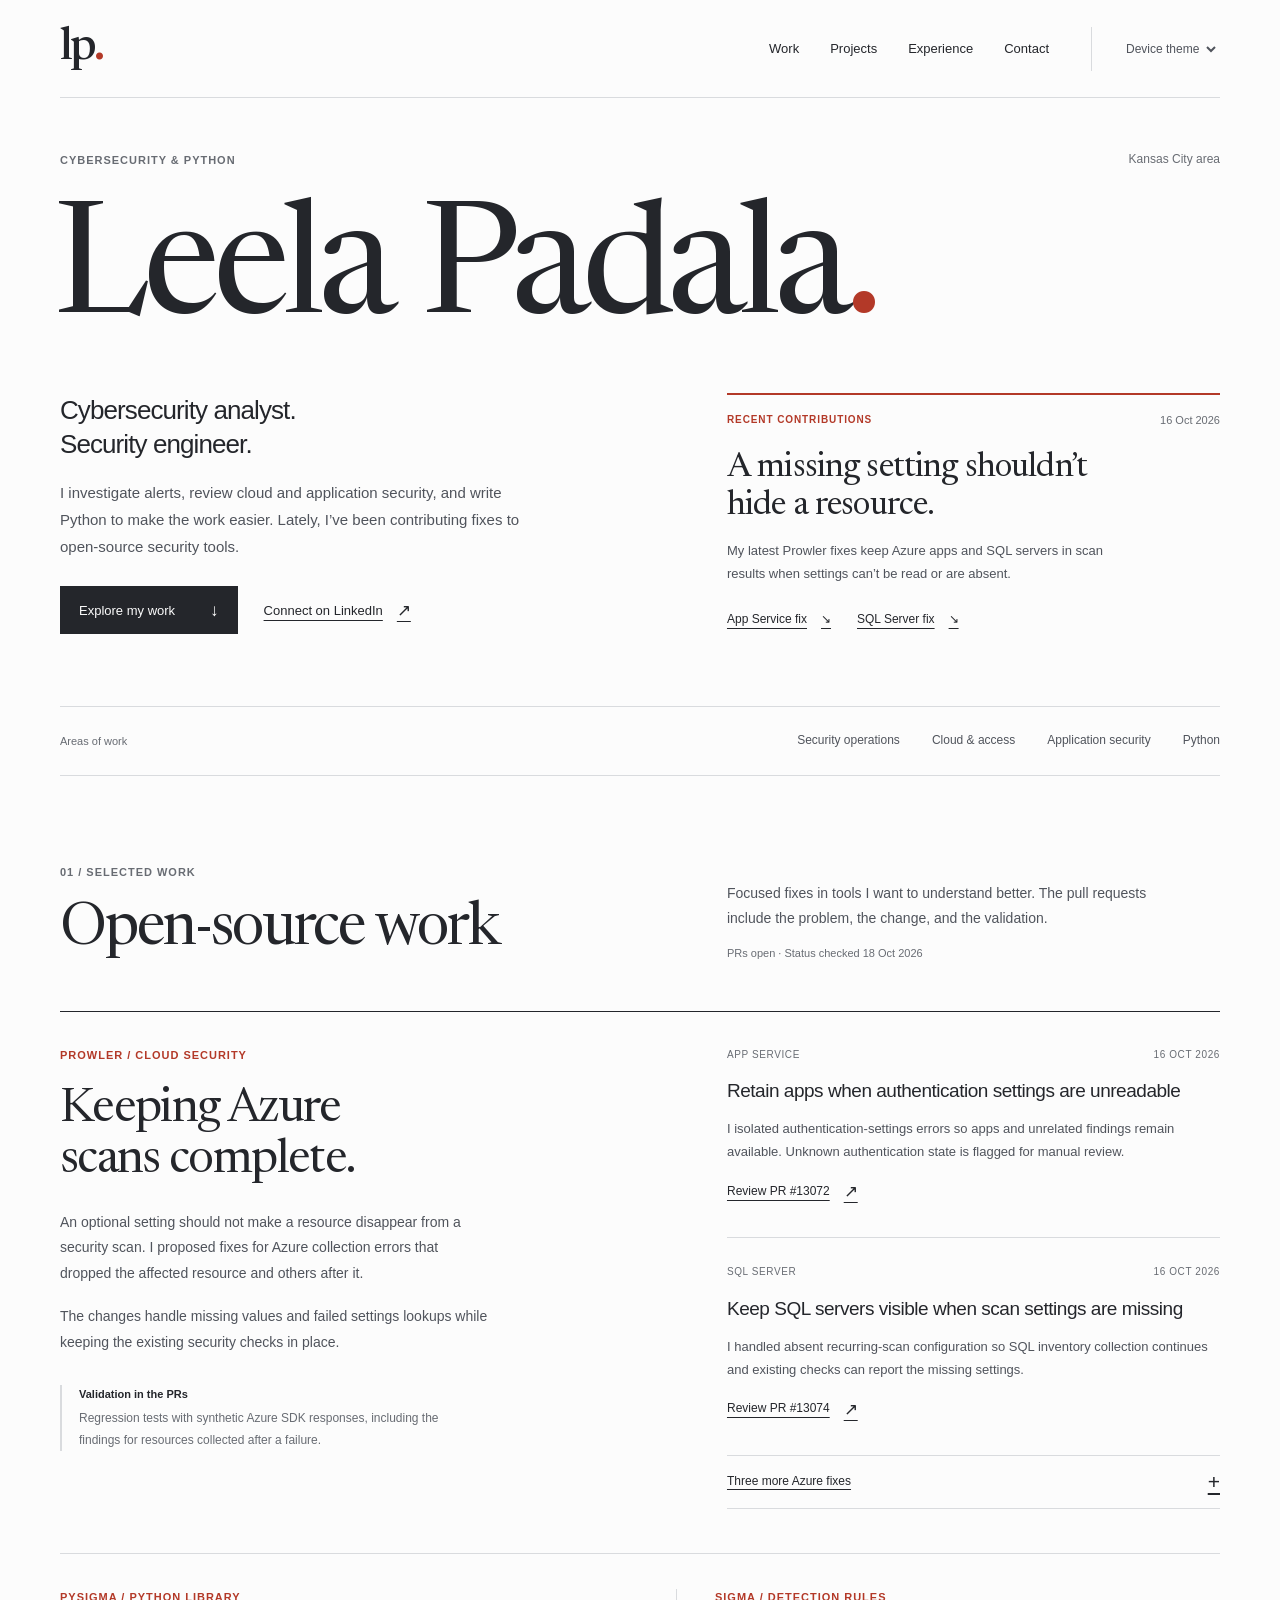
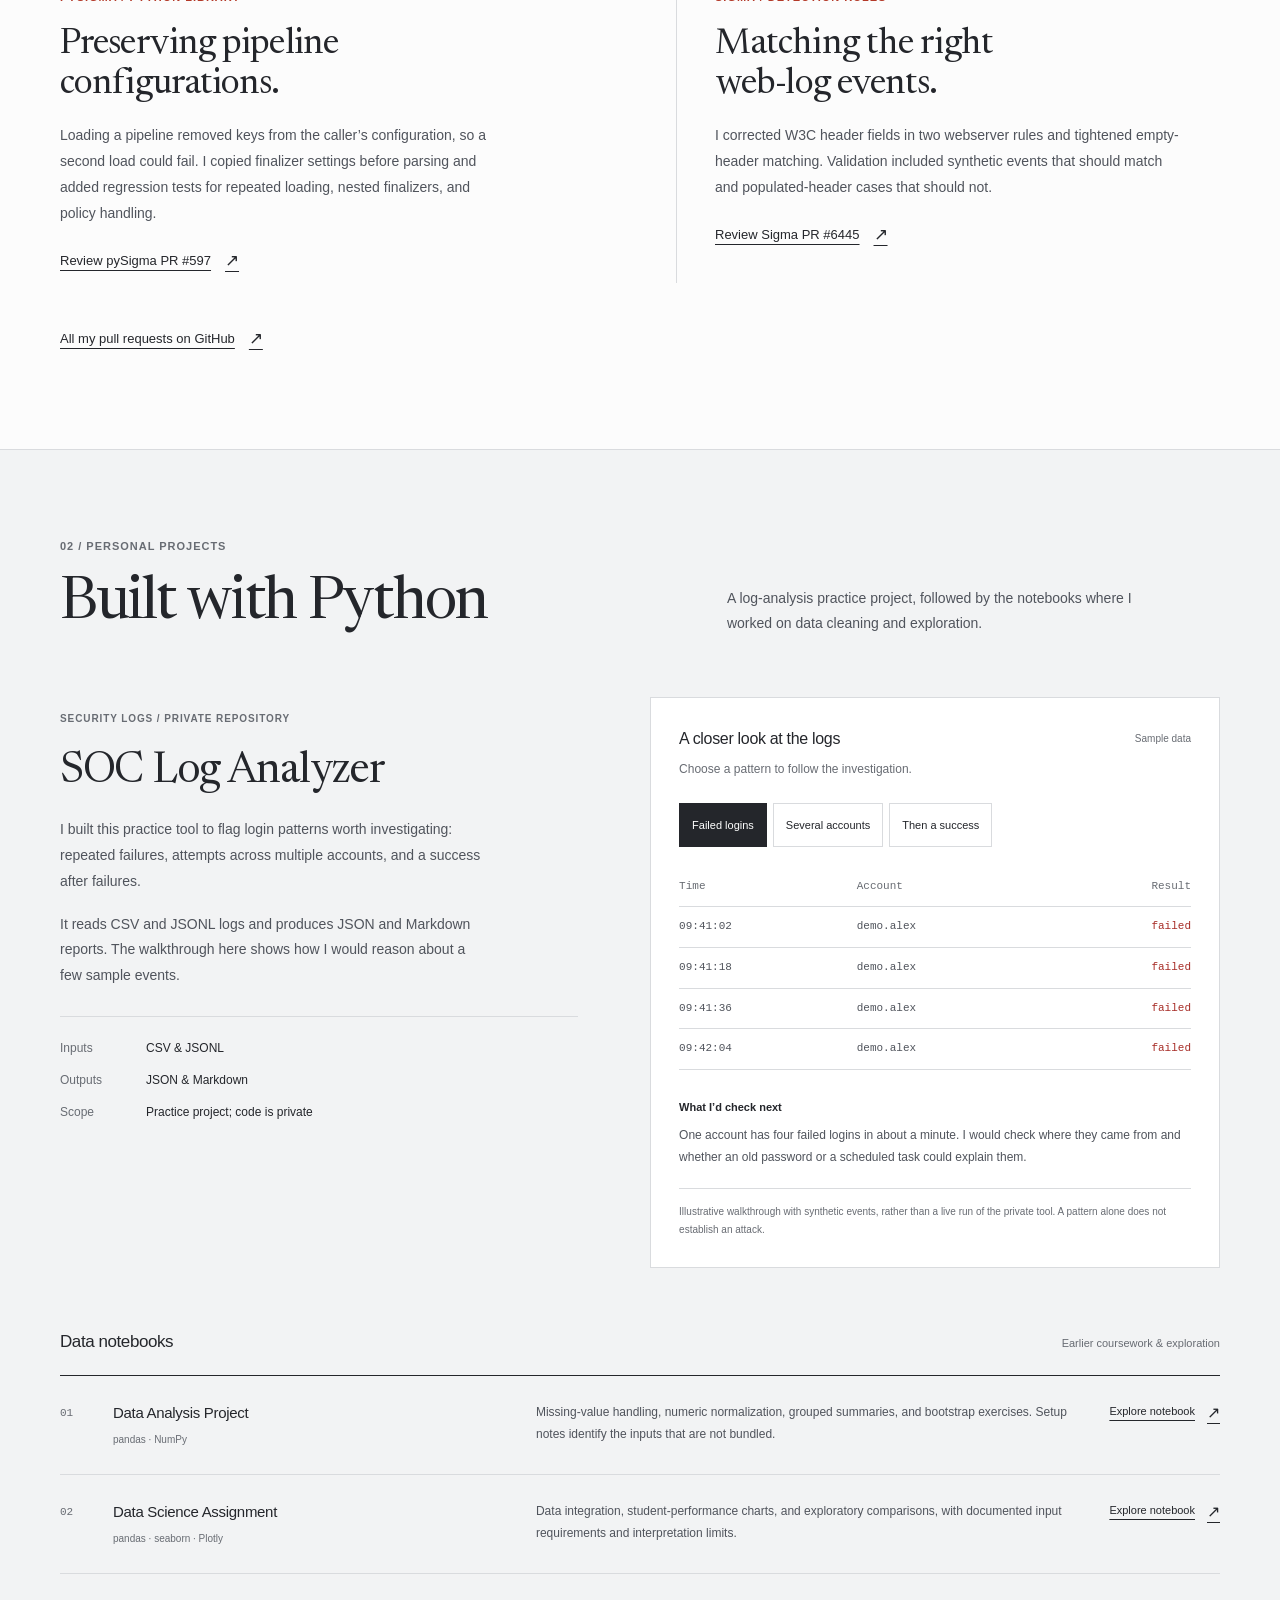
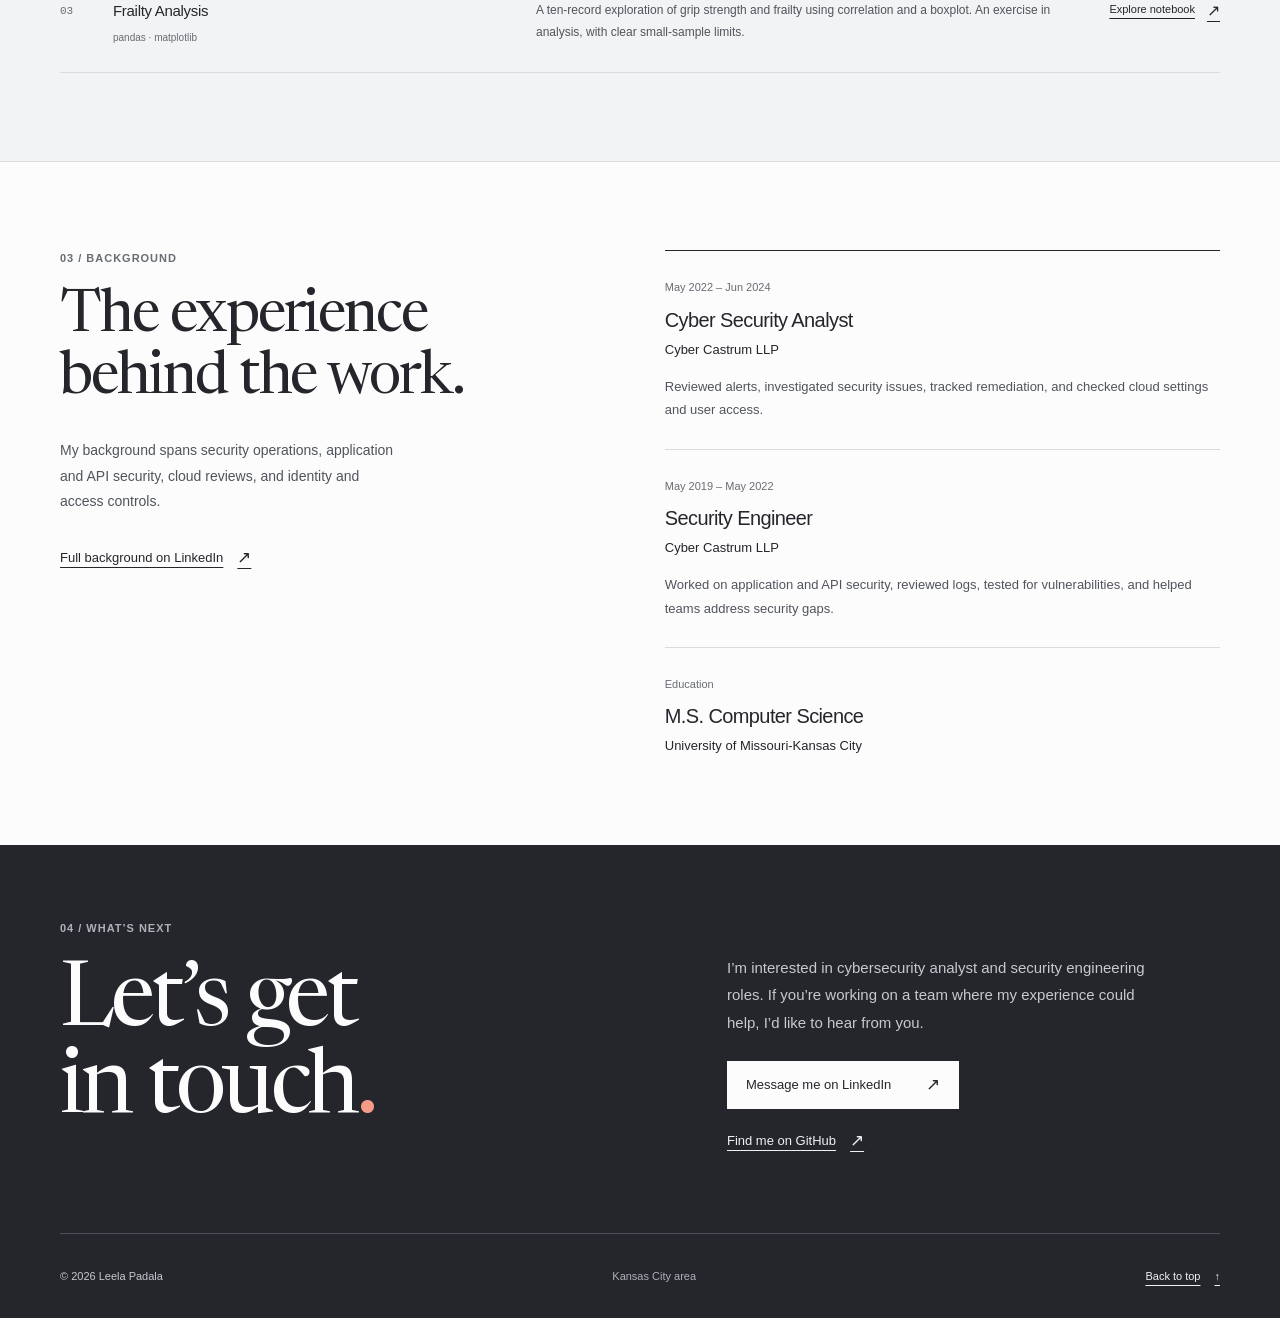
==== commit 7f5d68e8: "Refresh portfolio design and feature recent Azure fixes" ====
--- a/index.html
+++ b/index.html
@@ -3,13 +3,14 @@
 <head>
   <meta charset="utf-8">
   <meta name="viewport" content="width=device-width,initial-scale=1">
-  <meta name="description" content="I'm Leela Padala, a cybersecurity analyst and security engineer. Explore my security projects, Python work, and open-source contributions.">
-  <meta name="theme-color" content="#ffffff">
-  <meta property="og:title" content="Leela Padala | Cybersecurity &amp; Python">
-  <meta property="og:description" content="Security experience, Python projects, and recent work in Prowler, pySigma, and Sigma.">
+  <meta name="description" content="Leela Padala's cybersecurity portfolio: security operations, Azure security fixes in Prowler, detection tooling, and Python projects.">
+  <meta name="theme-color" content="#fcfcfc">
+  <meta property="og:title" content="Leela Padala — Cybersecurity &amp; Python">
+  <meta property="og:description" content="Security experience, recent open-source contributions, and a closer look at my Python projects.">
   <meta property="og:type" content="website">
   <meta property="og:url" content="https://leela-padala.github.io/">
-  <title>Leela Padala | Cybersecurity &amp; Python</title>
+  <link rel="canonical" href="https://leela-padala.github.io/">
+  <title>Leela Padala — Cybersecurity &amp; Python</title>
   <script>
     try {
       const saved = localStorage.getItem('leela-portfolio-theme');
@@ -17,64 +18,161 @@
     } catch (_) { /* CSS follows the device theme when storage is unavailable. */ }
   </script>
   <link rel="icon" href="mark.svg" type="image/svg+xml">
+  <link rel="preload" href="assets/fonts/newsreader-latin.woff2" as="font" type="font/woff2" crossorigin>
   <link rel="stylesheet" href="styles.css">
   <script src="script.js" defer></script>
 </head>
 <body>
-<a class="skip" href="#main">Skip to content</a>
-<header class="masthead">
-  <a class="wordmark" href="#top" aria-label="Leela Padala, back to top"><span class="monogram" aria-hidden="true">LP</span><span>Leela <br>Padala</span></a>
-  <div class="header-controls">
-    <nav aria-label="Main navigation"><a href="#contributions">Selected work <span aria-hidden="true">↘</span></a><a href="#work">Projects <span aria-hidden="true">↘</span></a><a href="#background">Experience <span aria-hidden="true">↘</span></a><a href="#contact">Contact <span aria-hidden="true">↘</span></a></nav>
-    <div class="rail-footer"><a href="https://github.com/leela-padala">GitHub <span aria-hidden="true">↗</span></a><a href="https://www.linkedin.com/in/leela-padala/">LinkedIn <span aria-hidden="true">↗</span></a><div class="theme-picker"><label for="theme-choice">Theme</label><select id="theme-choice" disabled><option value="system">Device</option><option value="light">Light</option><option value="dark">Dark</option></select></div></div>
-  </div>
-</header>
-<main id="main">
-  <section class="hero wrap" id="top" aria-labelledby="intro-title">
-    <div class="intro"><p class="eyebrow">Cybersecurity / Python</p><h1 id="intro-title">Leela <br>Padala</h1></div>
-    <div class="hero-details"><p class="role-title">Cybersecurity analyst <br>&amp; security engineer.</p><p class="intro-text">I investigate security alerts, help fix security gaps, and build Python tools that make the work easier.</p><p class="location">Based in the Kansas City area.</p><div class="hero-actions"><a class="button" href="#contributions">See my work <span aria-hidden="true">↓</span></a><a class="hero-contact" href="https://www.linkedin.com/in/leela-padala/">Let’s connect on LinkedIn <span aria-hidden="true">↗</span></a></div></div>
-    <div class="focus-strip"><p>Areas I work in</p><ul aria-label="Areas of work"><li>Security operations</li><li>Cloud &amp; access</li><li>Python tools</li></ul></div>
-  </section>
+  <a class="skip" href="#main">Skip to content</a>
+  <header class="masthead wrap">
+    <a class="wordmark" href="#top" aria-label="Leela Padala, back to top">lp<span aria-hidden="true">.</span></a>
+    <nav aria-label="Main navigation">
+      <a href="#contributions">Work</a>
+      <a href="#work">Projects</a>
+      <a href="#background">Experience</a>
+      <a href="#contact">Contact</a>
+    </nav>
+    <div class="theme-picker">
+      <label class="sr-only" for="theme-choice">Color theme</label>
+      <select id="theme-choice" disabled>
+        <option value="system">Device theme</option>
+        <option value="light">Light theme</option>
+        <option value="dark">Dark theme</option>
+      </select>
+    </div>
+  </header>
 
-  <section class="contributions section wrap" id="contributions" aria-labelledby="contributions-title">
-    <div class="section-heading"><div><p class="eyebrow">Open source</p><h2 id="contributions-title">Selected work</h2></div><p class="section-intro">Small fixes for real problems in security tools. These pull requests are open as of October 14, 2026.</p></div>
-    <article class="contribution"><div class="contribution-title"><p class="work-type">Cloud security</p><h3>Prowler</h3><p class="work-status">Open pull requests</p></div><div class="contribution-copy"><p>My fixes keep Azure virtual machines and storage accounts in scan results when some settings are missing. Another fix checks network rules for internet access that was being missed.</p><div class="work-links"><a href="https://github.com/prowler-cloud/prowler/pull/13042">VM fix #13042 <span aria-hidden="true">↗</span></a><a href="https://github.com/prowler-cloud/prowler/pull/13031">Storage fix #13031 <span aria-hidden="true">↗</span></a><a href="https://github.com/prowler-cloud/prowler/pull/13029">Network fix #13029 <span aria-hidden="true">↗</span></a></div></div></article>
-    <article class="contribution"><div class="contribution-title"><p class="work-type">Python</p><h3>pySigma</h3><p class="work-status">Open pull request</p></div><div class="contribution-copy"><p>Loading a pipeline changed its saved settings and could break the next load. My fix keeps those settings unchanged and adds tests for repeated use.</p><a href="https://github.com/SigmaHQ/pySigma/pull/597" aria-label="View pull request #597: pySigma">View pull request #597 <span aria-hidden="true">↗</span></a></div></article>
-    <article class="contribution"><div class="contribution-title"><p class="work-type">Detection rules</p><h3>Sigma</h3><p class="work-status">Open pull request</p></div><div class="contribution-copy"><p>Updated two web log rules to use the right header names and check empty headers correctly, so the rules can match the right events.</p><a href="https://github.com/SigmaHQ/sigma/pull/6445" aria-label="View pull request #6445: Sigma">View pull request #6445 <span aria-hidden="true">↗</span></a></div></article>
-    <a class="all-work" href="https://github.com/search?q=is%3Apr+author%3Aleela-padala&amp;type=pullrequests">See all my pull requests <span aria-hidden="true">↗</span></a>
-  </section>
+  <main id="main">
+    <section class="hero wrap" id="top" aria-labelledby="intro-title">
+      <div class="hero-kicker"><p class="eyebrow">Cybersecurity &amp; Python</p><p>Kansas City area</p></div>
+      <h1 id="intro-title">Leela Padala<span class="accent">.</span></h1>
+      <div class="hero-grid">
+        <div class="hero-bio">
+          <p class="role-title">Cybersecurity analyst.<br> Security engineer.</p>
+          <p class="intro-text">I investigate alerts, review cloud and application security, and write Python to make the work easier. Lately, I’ve been contributing fixes to open-source security tools.</p>
+          <div class="hero-actions">
+            <a class="button" href="#contributions">Explore my work <span aria-hidden="true">↓</span></a>
+            <a class="text-link" href="https://www.linkedin.com/in/leela-padala/">Connect on LinkedIn <span aria-hidden="true">↗</span></a>
+          </div>
+        </div>
+        <aside class="recent-note" aria-labelledby="recent-title">
+          <div class="note-meta"><p class="eyebrow">Recent contributions</p><time datetime="2026-10-16">16 Oct 2026</time></div>
+          <h2 id="recent-title">A missing setting shouldn’t hide a resource.</h2>
+          <p>My latest Prowler fixes keep Azure apps and SQL servers in scan results when settings can’t be read or are absent.</p>
+          <div class="recent-links">
+            <a href="#azure-app">App Service fix <span aria-hidden="true">↘</span></a>
+            <a href="#azure-sql">SQL Server fix <span aria-hidden="true">↘</span></a>
+          </div>
+        </aside>
+      </div>
+      <div class="focus-strip"><p>Areas of work</p><ul aria-label="Areas of work"><li>Security operations</li><li>Cloud &amp; access</li><li>Application security</li><li>Python</li></ul></div>
+    </section>
 
-  <section class="projects-band" id="work" aria-labelledby="work-title"><div class="section wrap">
-    <div class="section-heading"><div><p class="eyebrow">Built with Python</p><h2 id="work-title">Projects</h2></div><p class="section-intro">A security tool I built for practice, plus a few projects where I worked with data in Python.</p></div>
-    <article class="lead-project" id="log-study">
-      <div class="project-copy"><p class="work-type">Python · Security logs</p><h3>SOC Log Analyzer</h3><p>I built a Python tool to read login logs and flag patterns worth checking: repeated failed logins, attempts across several accounts, and a success after failures.</p><p>It reads CSV and JSONL files and writes a report you can use during an investigation.</p><p class="private-note">The code is private. This is a practice project.</p><div class="project-facts"><span>CSV &amp; JSONL input</span><span>JSON &amp; Markdown reports</span></div></div>
-      <div class="log-demo">
-        <div class="demo-header"><h4>Try a sample log</h4><span>Made-up data</span></div>
-        <p class="demo-intro">Pick a pattern to see what I would check next.</p>
-        <div class="pattern-buttons" role="group" aria-label="Sample login patterns"><button type="button" data-pattern="failures" aria-pressed="true">Failed logins</button><button type="button" data-pattern="spray" aria-pressed="false">Several accounts</button><button type="button" data-pattern="success" aria-pressed="false">Then a success</button></div>
-        <div class="table-scroll" tabindex="0" role="region" aria-label="Sample login events"><table><caption class="sr-only">Made-up login events</caption><thead><tr><th scope="col">Time</th><th scope="col">Account</th><th scope="col">Result</th></tr></thead><tbody id="log-rows"><tr><td>09:41:02</td><td>demo.alex</td><td><span class="failure">failed</span></td></tr><tr><td>09:41:18</td><td>demo.alex</td><td><span class="failure">failed</span></td></tr><tr><td>09:41:36</td><td>demo.alex</td><td><span class="failure">failed</span></td></tr><tr><td>09:42:04</td><td>demo.alex</td><td><span class="failure">failed</span></td></tr></tbody></table></div>
-        <div class="analyst-note" aria-live="polite" aria-atomic="true"><span>My next step</span><p id="pattern-note">One account has four failed logins in about a minute. I would check where they came from and whether an old password or a scheduled task could explain them.</p></div>
-        <p class="demo-caveat">This shows the idea, not a live run of the tool. A pattern alone does not prove an attack.</p>
+    <section class="section wrap" id="contributions" aria-labelledby="contributions-title">
+      <div class="section-heading">
+        <div><p class="eyebrow section-number">01 / Selected work</p><h2 id="contributions-title">Open-source work</h2></div>
+        <div class="section-context"><p>Focused fixes in tools I want to understand better. The pull requests include the problem, the change, and the validation.</p><p class="status-note">PRs open · Status checked <time datetime="2026-10-18">18 Oct 2026</time></p></div>
       </div>
-    </article>
-    <div class="notebooks">
-      <article><p class="work-type">Data cleaning</p><h3>Data Analysis Project</h3><p>Python notebooks for missing values, number formats, and group comparisons. I also added setup notes and fixed the Colab links.</p><a class="button button-secondary button-small" href="https://github.com/leela-padala/Data_Analysis_Project" aria-label="View on GitHub: Data Analysis Project">View on GitHub <span aria-hidden="true">↗</span></a></article>
-      <article><p class="work-type">Charts &amp; data</p><h3>Data Science Assignment</h3><p>Notebooks for combining data and making charts with pandas, seaborn, and Plotly. The README explains the inputs and limits.</p><a class="button button-secondary button-small" href="https://github.com/leela-padala/Data_Science_Assignment" aria-label="View on GitHub: Data Science Assignment">View on GitHub <span aria-hidden="true">↗</span></a></article>
-      <article><p class="work-type">A small data study</p><h3>Frailty Analysis</h3><p>A Python study of grip strength and frailty using a small sample. I added clear data requirements and notes on what the results can show.</p><a class="button button-secondary button-small" href="https://github.com/leela-padala/Frailty_Analysis" aria-label="View on GitHub: Frailty Analysis">View on GitHub <span aria-hidden="true">↗</span></a></article>
-    </div>
-  </div></section>
+      <article class="featured-work" aria-labelledby="prowler-title">
+        <div class="featured-copy">
+          <p class="work-type">Prowler / Cloud security</p>
+          <h3 id="prowler-title">Keeping Azure<br> scans complete.</h3>
+          <p>An optional setting should not make a resource disappear from a security scan. I proposed fixes for Azure collection errors that dropped the affected resource and others after it.</p>
+          <p>The changes handle missing values and failed settings lookups while keeping the existing security checks in place.</p>
+          <div class="validation-note"><span>Validation in the PRs</span><p>Regression tests with synthetic Azure SDK responses, including the findings for resources collected after a failure.</p></div>
+        </div>
+        <div class="change-list">
+          <article class="change" id="azure-app">
+            <div class="change-meta"><span>App Service</span><span>16 Oct 2026</span></div>
+            <h4>Retain apps when authentication settings are unreadable</h4>
+            <p>I isolated authentication-settings errors so apps and unrelated findings remain available. Unknown authentication state is flagged for manual review.</p>
+            <a class="text-link" href="https://github.com/prowler-cloud/prowler/pull/13072">Review PR #13072 <span aria-hidden="true">↗</span></a>
+          </article>
+          <article class="change" id="azure-sql">
+            <div class="change-meta"><span>SQL Server</span><span>16 Oct 2026</span></div>
+            <h4>Keep SQL servers visible when scan settings are missing</h4>
+            <p>I handled absent recurring-scan configuration so SQL inventory collection continues and existing checks can report the missing settings.</p>
+            <a class="text-link" href="https://github.com/prowler-cloud/prowler/pull/13074">Review PR #13074 <span aria-hidden="true">↗</span></a>
+          </article>
+          <details class="earlier-fixes">
+            <summary>Three more Azure fixes <span class="details-icon" aria-hidden="true">+</span></summary>
+            <div class="earlier-list">
+              <article><h5>Virtual machines</h5><p>Keep VMs in inventory when security flags are null, with coverage for downstream findings.</p><a class="text-link" href="https://github.com/prowler-cloud/prowler/pull/13042">VM fix #13042 <span aria-hidden="true">↗</span></a></article>
+              <article><h5>Storage accounts</h5><p>Handle absent private-endpoint lists without dropping the account or stopping collection.</p><a class="text-link" href="https://github.com/prowler-cloud/prowler/pull/13031">Storage fix #13031 <span aria-hidden="true">↗</span></a></article>
+              <article><h5>Network security groups</h5><p>Detect internet sources in prefix lists as well as the single-source field.</p><a class="text-link" href="https://github.com/prowler-cloud/prowler/pull/13029">Network fix #13029 <span aria-hidden="true">↗</span></a></article>
+            </div>
+          </details>
+        </div>
+      </article>
+      <div class="work-pair">
+        <article>
+          <p class="work-type">pySigma / Python library</p>
+          <h3>Preserving pipeline<br> configurations.</h3>
+          <p>Loading a pipeline removed keys from the caller’s configuration, so a second load could fail. I copied finalizer settings before parsing and added regression tests for repeated loading, nested finalizers, and policy handling.</p>
+          <a class="text-link" href="https://github.com/SigmaHQ/pySigma/pull/597">Review pySigma PR #597 <span aria-hidden="true">↗</span></a>
+        </article>
+        <article>
+          <p class="work-type">Sigma / Detection rules</p>
+          <h3>Matching the right<br> web-log events.</h3>
+          <p>I corrected W3C header fields in two webserver rules and tightened empty-header matching. Validation included synthetic events that should match and populated-header cases that should not.</p>
+          <a class="text-link" href="https://github.com/SigmaHQ/sigma/pull/6445">Review Sigma PR #6445 <span aria-hidden="true">↗</span></a>
+        </article>
+      </div>
+      <a class="text-link section-link" href="https://github.com/search?q=is%3Apr+author%3Aleela-padala&amp;type=pullrequests">All my pull requests on GitHub <span aria-hidden="true">↗</span></a>
+    </section>
 
-  <section class="experience section wrap" id="background" aria-labelledby="background-title">
-    <div class="section-heading"><div><p class="eyebrow">Background</p><h2 id="background-title">My experience</h2></div><p class="section-intro">I’ve worked on security alerts, application security, cloud reviews, and access controls.</p></div>
-    <div class="timeline"><article><p class="timeline-date">May 2022 – June 2024</p><div><h3>Cyber Security Analyst</h3><p class="company">Cyber Castrum LLP</p><p>Reviewed alerts, investigated security issues, tracked fixes, and checked cloud settings and user access.</p></div></article><article><p class="timeline-date">May 2019 – May 2022</p><div><h3>Security Engineer</h3><p class="company">Cyber Castrum LLP</p><p>Worked on application and API security, reviewed logs, tested for security gaps, and helped teams build safer software.</p></div></article><article><p class="timeline-date">Education</p><div><h3>M.S. Computer Science</h3><p class="company">University of Missouri-Kansas City</p></div></article></div>
-    <a class="all-work" href="https://www.linkedin.com/in/leela-padala/">View my full background on LinkedIn <span aria-hidden="true">↗</span></a>
-  </section>
+    <section class="projects-section" id="work" aria-labelledby="work-title">
+      <div class="section wrap">
+        <div class="section-heading">
+          <div><p class="eyebrow section-number">02 / Personal projects</p><h2 id="work-title">Built with Python</h2></div>
+          <p class="section-intro">A log-analysis practice project, followed by the notebooks where I worked on data cleaning and exploration.</p>
+        </div>
+        <article class="lead-project" id="log-study" aria-labelledby="log-title">
+          <div class="project-copy">
+            <p class="work-type">Security logs / Private repository</p>
+            <h3 id="log-title">SOC Log Analyzer</h3>
+            <p>I built this practice tool to flag login patterns worth investigating: repeated failures, attempts across multiple accounts, and a success after failures.</p>
+            <p>It reads CSV and JSONL logs and produces JSON and Markdown reports. The walkthrough here shows how I would reason about a few sample events.</p>
+            <dl class="project-facts"><div><dt>Inputs</dt><dd>CSV &amp; JSONL</dd></div><div><dt>Outputs</dt><dd>JSON &amp; Markdown</dd></div><div><dt>Scope</dt><dd>Practice project; code is private</dd></div></dl>
+          </div>
+          <div class="log-demo">
+            <div class="demo-header"><h4>A closer look at the logs</h4><span>Sample data</span></div>
+            <p class="demo-intro">Choose a pattern to follow the investigation.</p>
+            <div class="pattern-buttons" role="group" aria-label="Sample login patterns">
+              <button type="button" data-pattern="failures" aria-pressed="true">Failed logins</button>
+              <button type="button" data-pattern="spray" aria-pressed="false">Several accounts</button>
+              <button type="button" data-pattern="success" aria-pressed="false">Then a success</button>
+            </div>
+            <div class="table-scroll" tabindex="0" role="region" aria-label="Sample login events">
+              <table><caption class="sr-only">Synthetic login events for the selected pattern</caption><thead><tr><th scope="col">Time</th><th scope="col">Account</th><th scope="col">Result</th></tr></thead><tbody id="log-rows"><tr><td>09:41:02</td><td>demo.alex</td><td><span class="failure">failed</span></td></tr><tr><td>09:41:18</td><td>demo.alex</td><td><span class="failure">failed</span></td></tr><tr><td>09:41:36</td><td>demo.alex</td><td><span class="failure">failed</span></td></tr><tr><td>09:42:04</td><td>demo.alex</td><td><span class="failure">failed</span></td></tr></tbody></table>
+            </div>
+            <div class="analyst-note" aria-live="polite" aria-atomic="true"><span>What I’d check next</span><p id="pattern-note">One account has four failed logins in about a minute. I would check where they came from and whether an old password or a scheduled task could explain them.</p></div>
+            <p class="demo-caveat">Illustrative walkthrough with synthetic events, rather than a live run of the private tool. A pattern alone does not establish an attack.</p>
+          </div>
+        </article>
+        <div class="notebook-heading"><h3>Data notebooks</h3><p>Earlier coursework &amp; exploration</p></div>
+        <div class="notebooks">
+          <article><span class="notebook-number" aria-hidden="true">01</span><div><h4>Data Analysis Project</h4><p class="notebook-tools">pandas · NumPy</p></div><p>Missing-value handling, numeric normalization, grouped summaries, and bootstrap exercises. Setup notes identify the inputs that are not bundled.</p><a class="text-link" href="https://github.com/leela-padala/Data_Analysis_Project" aria-label="Explore notebook: Data Analysis Project on GitHub">Explore notebook <span aria-hidden="true">↗</span></a></article>
+          <article><span class="notebook-number" aria-hidden="true">02</span><div><h4>Data Science Assignment</h4><p class="notebook-tools">pandas · seaborn · Plotly</p></div><p>Data integration, student-performance charts, and exploratory comparisons, with documented input requirements and interpretation limits.</p><a class="text-link" href="https://github.com/leela-padala/Data_Science_Assignment" aria-label="Explore notebook: Data Science Assignment on GitHub">Explore notebook <span aria-hidden="true">↗</span></a></article>
+          <article><span class="notebook-number" aria-hidden="true">03</span><div><h4>Frailty Analysis</h4><p class="notebook-tools">pandas · matplotlib</p></div><p>A ten-record exploration of grip strength and frailty using correlation and a boxplot. An exercise in analysis, with clear small-sample limits.</p><a class="text-link" href="https://github.com/leela-padala/Frailty_Analysis" aria-label="Explore notebook: Frailty Analysis on GitHub">Explore notebook <span aria-hidden="true">↗</span></a></article>
+        </div>
+      </div>
+    </section>
 
-  <section class="contact" id="contact" aria-labelledby="contact-title"><div class="wrap">
-    <div class="contact-grid"><div><p class="eyebrow">Contact</p><h2 id="contact-title">Get in touch.</h2></div><div><p>I’m interested in cybersecurity analyst and security engineering roles. If you think I could help your team, I’d like to hear from you.</p><div class="contact-actions"><a class="button" href="https://www.linkedin.com/in/leela-padala/">Message me on LinkedIn <span aria-hidden="true">↗</span></a><a class="contact-secondary" href="https://github.com/leela-padala">Visit my GitHub <span aria-hidden="true">↗</span></a></div></div></div>
-    <footer><p>© 2026 Leela Padala</p><a href="#top">Back to top <span aria-hidden="true">↑</span></a></footer>
-  </div></section>
-</main>
-<noscript><p class="noscript">The sample log shows failed logins. Turn on JavaScript to try the other examples or change the theme.</p></noscript>
+    <section class="section wrap background" id="background" aria-labelledby="background-title">
+      <div class="background-intro"><p class="eyebrow section-number">03 / Background</p><h2 id="background-title">The experience<br> behind the work.</h2><p>My background spans security operations, application and API security, cloud reviews, and identity and access controls.</p><a class="text-link" href="https://www.linkedin.com/in/leela-padala/">Full background on LinkedIn <span aria-hidden="true">↗</span></a></div>
+      <div class="timeline">
+        <article><p class="timeline-date">May 2022 – Jun 2024</p><h3>Cyber Security Analyst</h3><p class="company">Cyber Castrum LLP</p><p>Reviewed alerts, investigated security issues, tracked remediation, and checked cloud settings and user access.</p></article>
+        <article><p class="timeline-date">May 2019 – May 2022</p><h3>Security Engineer</h3><p class="company">Cyber Castrum LLP</p><p>Worked on application and API security, reviewed logs, tested for vulnerabilities, and helped teams address security gaps.</p></article>
+        <article class="education"><p class="timeline-date">Education</p><h3>M.S. Computer Science</h3><p class="company">University of Missouri-Kansas City</p></article>
+      </div>
+    </section>
+
+    <section class="contact" id="contact" aria-labelledby="contact-title"><div class="wrap">
+      <div class="contact-grid"><div><p class="eyebrow">04 / What’s next</p><h2 id="contact-title">Let’s get<br> in touch<span>.</span></h2></div><div class="contact-copy"><p>I’m interested in cybersecurity analyst and security engineering roles. If you’re working on a team where my experience could help, I’d like to hear from you.</p><a class="button" href="https://www.linkedin.com/in/leela-padala/">Message me on LinkedIn <span aria-hidden="true">↗</span></a><a class="text-link github-link" href="https://github.com/leela-padala">Find me on GitHub <span aria-hidden="true">↗</span></a></div></div>
+      <footer><p>© 2026 Leela Padala</p><p class="footer-note">Kansas City area</p><a href="#top">Back to top <span aria-hidden="true">↑</span></a></footer>
+    </div></section>
+  </main>
+  <noscript><p class="noscript wrap">The sample log shows failed logins. Enable JavaScript to try the other examples or change the theme.</p></noscript>
 </body>
 </html>
--- a/styles.css
+++ b/styles.css
@@ -1,268 +1,376 @@
+@font-face {
+  font-family: Newsreader;
+  font-style: normal;
+  font-weight: 400 600;
+  font-display: swap;
+  src: url('assets/fonts/newsreader-latin.woff2') format('woff2');
+}
 :root {
   color-scheme: light;
-  --page: #ffffff;
+  --page: #fcfcfc;
+  --panel: #f2f3f4;
   --surface: #ffffff;
-  --soft: #f5f6f8;
-  --ink: #20242b;
-  --body: #434953;
-  --muted: #646b76;
-  --line: #dfe2e8;
-  --link: #244dd6;
-  --link-hover: #17369e;
-  --button: #244dd6;
-  --button-hover: #193ba8;
-  --button-text: #ffffff;
-  --focus: #244dd6;
-  --failure: #a83232;
-  --success: #21633a;
-  --font: -apple-system, BlinkMacSystemFont, 'Helvetica Neue', Arial, sans-serif;
+  --ink: #24262b;
+  --body: #50545c;
+  --muted: #686c73;
+  --line: #d9dbde;
+  --accent: #b33928;
+  --focus: #b33928;
+  --failure: #a72c26;
+  --success: #25633f;
+  --serif: Newsreader, Georgia, 'Times New Roman', serif;
+  --sans: -apple-system, BlinkMacSystemFont, 'Segoe UI', Helvetica, Arial, sans-serif;
   --mono: 'SFMono-Regular', Consolas, 'Liberation Mono', monospace;
-  --rail: 216px;
 }
 * { box-sizing: border-box; }
-html { scroll-behavior: smooth; scroll-padding-top: 36px; }
-body { margin: 0; color: var(--body); background: var(--page); font: 16px/1.65 var(--font); -webkit-font-smoothing: antialiased; }
-h1,h2,h3,h4,p,dl { margin-top: 0; }
-h1,h2,h3,h4 { color: var(--ink); line-height: 1.1; }
-h1,h2 { font-weight: 600; letter-spacing: -.055em; }
-h1 { font-size: clamp(88px, 8.8vw, 132px); line-height: .96; letter-spacing: -.07em; margin-bottom: 0; }
-h2 { font-size: clamp(34px, 3.6vw, 48px); margin-bottom: 0; }
-h3 { font-size: 27px; font-weight: 600; letter-spacing: -.035em; margin-bottom: 18px; }
-h4 { font-size: 19px; font-weight: 600; letter-spacing: -.02em; margin-bottom: 0; }
-p { margin-bottom: 20px; text-wrap: pretty; }
-a { color: var(--link); font-weight: 500; text-decoration: underline; text-decoration-thickness: 1px; text-underline-offset: 5px; }
-a:hover { color: var(--link-hover); text-decoration-thickness: 2px; }
-a,button,select { touch-action: manipulation; }
-a:focus-visible,button:focus-visible,select:focus-visible,[tabindex]:focus-visible { outline: 3px solid var(--focus); outline-offset: 5px; }
+html { scroll-behavior: smooth; scroll-padding-top: 32px; }
+body { margin: 0; background: var(--page); color: var(--body); font: 16px/1.65 var(--sans); -webkit-font-smoothing: antialiased; }
+h1,h2,h3,h4,h5,p,dl { margin: 0; }
+h1,h2,h3,h4,h5 { color: var(--ink); }
+h1,h2 { font-family: var(--serif); font-weight: 400; font-optical-sizing: auto; }
+h2 { font-size: clamp(40px, 4.6vw, 60px); line-height: 1.06; letter-spacing: -.035em; }
+p { text-wrap: pretty; }
+a { color: var(--ink); text-underline-offset: 5px; text-decoration-thickness: 1px; }
+a:hover { color: var(--accent); }
+a,button,select,summary { touch-action: manipulation; }
+a,button,select { -webkit-tap-highlight-color: transparent; }
+a:focus-visible,button:focus-visible,select:focus-visible,summary:focus-visible,[tabindex]:focus-visible { outline: 2px solid var(--focus); outline-offset: 5px; }
 button,select { font: inherit; cursor: pointer; }
-main { margin-left: var(--rail); }
-.wrap { width: min(1100px, calc(100% - 112px)); margin-inline: auto; }
-.masthead { position: fixed; z-index: 10; inset: 0 auto 0 0; width: var(--rail); padding: 40px 28px 30px; background: var(--page); border-right: 1px solid var(--line); display: flex; flex-direction: column; overflow-y: auto; }
-.wordmark { display: inline-flex; align-items: center; gap: 12px; color: var(--ink); font-size: 14px; line-height: 1.25; font-weight: 600; text-decoration: none; }
-.monogram { display: grid; place-items: center; width: 42px; height: 42px; color: var(--button-text); background: var(--ink); border: 1px solid var(--ink); font-size: 16px; font-weight: 600; letter-spacing: -.05em; }
-.wordmark:hover .monogram { background: var(--link); border-color: var(--link); }
-.header-controls { display: flex; flex: 1; flex-direction: column; padding-top: 66px; }
-nav { display: flex; flex-direction: column; gap: 9px; }
-nav a { display: flex; justify-content: space-between; align-items: center; gap: 10px; min-height: 44px; color: var(--body); font-size: 14px; padding: 9px 0; text-underline-offset: 6px; }
-nav a span { color: var(--muted); font-size: 13px; }
-nav a:hover,nav a:hover span { color: var(--link); }
-.rail-footer { display: flex; flex-direction: column; gap: 13px; padding-top: 55px; margin-top: auto; }
-.rail-footer>a { display: flex; align-items: center; justify-content: space-between; font-size: 13px; min-height: 30px; }
-.theme-picker { display: flex; align-items: center; justify-content: space-between; gap: 12px; padding-top: 21px; margin-top: 8px; border-top: 1px solid var(--line); }
-.theme-picker label { font-size: 12px; color: var(--muted); }
-.theme-picker select { min-height: 38px; width: 89px; padding: 6px 7px; border: 1px solid var(--line); border-radius: 4px; background: var(--surface); color: var(--ink); font-size: 12px; }
-.theme-picker select:hover { border-color: var(--link); }
-.hero { display: grid; grid-template-columns: 1fr 1fr; column-gap: 55px; padding-top: 88px; padding-bottom: 0; }
-.eyebrow,.work-type { color: var(--muted); font: 11px/1.6 var(--mono); letter-spacing: .04em; text-transform: uppercase; }
-.eyebrow { margin-bottom: 30px; }
-.hero-details { padding-top: 47px; }
-.role-title { color: var(--ink); font-size: 26px; line-height: 1.3; font-weight: 500; letter-spacing: -.035em; margin-bottom: 23px; }
-.intro-text { font-size: 17px; line-height: 1.75; max-width: 430px; margin-bottom: 17px; }
-.location { font-size: 13px; color: var(--muted); margin-bottom: 27px; }
-.hero-actions { display: flex; flex-wrap: wrap; align-items: center; gap: 20px; }
-.button { display: inline-flex; align-items: center; justify-content: space-between; gap: 32px; min-height: 48px; padding: 12px 17px; border: 1px solid var(--button); border-radius: 4px; background: var(--button); color: var(--button-text); font-size: 14px; line-height: 1.5; font-weight: 500; text-decoration: none; }
-.button:hover { color: var(--button-text); background: var(--button-hover); border-color: var(--button-hover); }
-.button-secondary { background: transparent; border-color: var(--link); color: var(--link); }
-.button-secondary:hover { background: var(--soft); color: var(--link-hover); border-color: var(--link); }
-.hero-contact { font-size: 13px; padding-block: 10px; }
-.button-small { min-height: 44px; padding: 10px 14px; gap: 18px; }
-.focus-strip { grid-column: 1 / -1; display: flex; justify-content: space-between; align-items: center; gap: 24px; margin-top: 70px; padding-block: 22px; border-top: 1px solid var(--ink); border-bottom: 1px solid var(--line); }
-.focus-strip>p { color: var(--muted); font: 11px/1.6 var(--mono); margin: 0; }
-.focus-strip ul { display: flex; flex-wrap: wrap; gap: 14px 27px; list-style: none; margin: 0; padding: 0; color: var(--body); font-size: 13px; }
-.section { padding-block: 70px; }
-.section-heading { display: grid; grid-template-columns: 1fr 1fr; gap: 55px; align-items: end; margin-bottom: 42px; }
-.section-heading .eyebrow { margin-bottom: 15px; }
-.section-intro { max-width: 420px; margin: 0; color: var(--muted); font-size: 14px; line-height: 1.7; }
-.contribution { display: grid; grid-template-columns: 1fr 1.6fr; column-gap: 45px; padding-block: 34px; border-top: 1px solid var(--line); }
-.contribution-title .work-type { margin-bottom: 13px; }
-.contribution-title h3 { font-size: 35px; letter-spacing: -.045em; margin-bottom: 13px; }
-.work-status { font-size: 11px; color: var(--muted); margin-bottom: 0; }
-.contribution-copy { padding-top: 1px; }
-.contribution-copy p { margin-bottom: 18px; font-size: 15px; line-height: 1.75; }
-.contribution a { display: inline-block; padding-block: 5px; font-size: 13px; }
-.work-links { display: flex; flex-wrap: wrap; gap: 6px 22px; }
-.all-work { display: inline-block; font-size: 13px; padding-block: 10px; margin-top: 14px; }
-.projects-band { background: var(--soft); border-block: 1px solid var(--line); }
-.lead-project { display: grid; grid-template-columns: .85fr 1.15fr; gap: 45px; align-items: start; padding: 7px 0 46px; }
-.project-copy { padding-top: 15px; }
-.project-copy .work-type { margin-bottom: 16px; }
-.project-copy h3 { font-size: 33px; line-height: 1.15; margin-bottom: 23px; }
-.project-copy>p { font-size: 14px; line-height: 1.8; }
-.project-copy .private-note { color: var(--muted); font-size: 12px; margin-top: 26px; }
-.project-facts { display: flex; flex-wrap: wrap; gap: 10px 18px; padding-top: 17px; border-top: 1px solid var(--line); color: var(--muted); font: 10px/1.6 var(--mono); }
-.log-demo {
-  --ink: #f1f4fa; --body: #d9dfe8; --muted: #aeb7c7; --line: #424a57; --surface: #1c2129; --soft: #2b3340; --link: #bdccff; --link-hover: #dce5ff; --button: #d4dfff; --button-hover: #e7edff; --button-text: #1c2949; --focus: #a3bbff; --failure: #ffb6a9; --success: #a9d8b8;
-  color: var(--body); background: var(--surface); border: 1px solid #424a57; border-radius: 6px; padding: 25px;
-}
-.demo-header { display: flex; flex-wrap: wrap; align-items: center; justify-content: space-between; gap: 10px; margin-bottom: 11px; }
-.demo-header>span { font: 10px/1.6 var(--mono); color: var(--muted); }
-.demo-intro { color: var(--muted); font-size: 13px; margin-bottom: 20px; }
-.pattern-buttons { display: flex; flex-wrap: wrap; gap: 7px; margin-bottom: 20px; }
-.pattern-buttons button { min-height: 44px; padding: 10px 11px; border: 1px solid #7181a2; border-radius: 3px; background: var(--surface); color: var(--link); font-size: 12px; font-weight: 500; }
-.pattern-buttons button:hover { background: var(--soft); }
-.pattern-buttons button[aria-pressed=true] { background: var(--button); border-color: var(--button); color: var(--button-text); }
+.wrap { width: min(1160px, calc(100% - 112px)); margin-inline: auto; }
+.eyebrow,.work-type { font-size: 11px; line-height: 1.5; font-weight: 600; letter-spacing: .09em; text-transform: uppercase; }
+.eyebrow { color: var(--muted); }
+.accent,.wordmark span { color: var(--accent); }
+.masthead { display: flex; align-items: center; gap: 42px; min-height: 98px; border-bottom: 1px solid var(--line); }
+.wordmark { color: var(--ink); font: 500 45px/1 var(--serif); letter-spacing: -.06em; text-decoration: none; margin-right: auto; padding: 5px 8px 5px 0; }
+.wordmark:hover { color: var(--accent); }
+nav { display: flex; align-items: center; gap: 31px; }
+nav a { min-height: 44px; display: inline-flex; align-items: center; text-decoration: none; font-size: 13px; font-weight: 500; }
+nav a:hover { text-decoration: underline; }
+.theme-picker { border-left: 1px solid var(--line); padding-left: 26px; }
+.theme-picker select { min-height: 44px; max-width: 138px; font-size: 12px; color: var(--body); background: var(--page); border: 1px solid transparent; border-radius: 0; padding: 7px 3px; }
+.theme-picker select:hover { border-bottom-color: var(--accent); }
+.hero { padding-top: 52px; }
+.hero-kicker { display: flex; justify-content: space-between; align-items: center; gap: 20px; }
+.hero-kicker>p:last-child { font-size: 12px; color: var(--muted); }
+h1 { font-size: clamp(78px, 12.1vw, 164px); line-height: 1.02; letter-spacing: -.045em; word-spacing: .045em; margin: 27px 0 38px -6px; }
+.hero-grid { display: grid; grid-template-columns: 1.15fr 1fr; gap: 100px; align-items: start; }
+.role-title { color: var(--ink); font-size: 26px; line-height: 1.32; font-weight: 500; letter-spacing: -.035em; margin-bottom: 18px; }
+.intro-text { max-width: 460px; font-size: 15px; line-height: 1.8; }
+.hero-actions { display: flex; flex-wrap: wrap; align-items: center; gap: 14px 26px; margin-top: 26px; }
+.button { display: inline-flex; justify-content: space-between; align-items: center; gap: 35px; min-height: 48px; background: var(--ink); color: var(--page); border: 1px solid var(--ink); padding: 12px 18px; text-decoration: none; font-size: 13px; line-height: 1.5; font-weight: 500; }
+.button:hover { background: var(--accent); border-color: var(--accent); color: var(--surface); }
+.text-link { display: inline-flex; align-items: center; gap: 14px; min-height: 44px; padding-block: 8px; font-size: 13px; font-weight: 500; text-decoration: underline; }
+.text-link:hover { text-decoration-thickness: 2px; }
+.text-link span,.button span { font-family: var(--sans); font-size: 17px; line-height: 1; }
+.recent-note { border-top: 2px solid var(--accent); padding-top: 16px; }
+.note-meta { display: flex; justify-content: space-between; flex-wrap: wrap; align-items: center; gap: 8px; margin-bottom: 20px; }
+.note-meta .eyebrow { color: var(--accent); font-size: 10px; }
+.note-meta time { color: var(--muted); font-size: 11px; }
+.recent-note h2 { font-size: 34px; line-height: 1.12; letter-spacing: -.025em; max-width: 380px; margin-bottom: 14px; }
+.recent-note>p { font-size: 13px; line-height: 1.8; max-width: 400px; }
+.recent-links { display: flex; flex-wrap: wrap; gap: 8px 26px; margin-top: 12px; }
+.recent-links a { display: flex; align-items: center; gap: 14px; min-height: 44px; padding-block: 8px; font-size: 12px; text-decoration: underline; }
+.focus-strip { display: flex; justify-content: space-between; align-items: center; gap: 24px; padding-block: 24px; border-block: 1px solid var(--line); margin-top: 64px; }
+.focus-strip>p { color: var(--muted); font-size: 11px; }
+.focus-strip ul { display: flex; flex-wrap: wrap; gap: 10px 32px; padding: 0; margin: 0; list-style: none; color: var(--body); font-size: 12px; }
+.section { padding-block: 88px; }
+.section-heading { display: grid; grid-template-columns: 1.15fr 1fr; gap: 100px; align-items: end; margin-bottom: 48px; }
+.section-number { margin-bottom: 20px; }
+.section-context>p:first-child,.section-intro { font-size: 14px; line-height: 1.8; max-width: 420px; }
+.status-note { color: var(--muted); font-size: 11px; margin-top: 13px; }
+.featured-work { display: grid; grid-template-columns: 1.15fr 1fr; gap: 100px; border-top: 1px solid var(--ink); padding-block: 35px 44px; }
+.work-type { color: var(--accent); margin-bottom: 22px; }
+.featured-copy h3 { font: 400 47px/1.08 var(--serif); letter-spacing: -.035em; margin-bottom: 23px; }
+.featured-copy>p:not(.work-type) { font-size: 14px; line-height: 1.85; max-width: 430px; margin-bottom: 17px; }
+.validation-note { border-left: 2px solid var(--line); padding-left: 17px; margin-top: 29px; max-width: 400px; }
+.validation-note>span { display: block; color: var(--ink); font-size: 11px; font-weight: 600; margin-bottom: 5px; }
+.validation-note p { font-size: 12px; line-height: 1.8; color: var(--muted); }
+.change { padding-block: 0 24px; }
+.change+.change { border-top: 1px solid var(--line); padding-top: 26px; }
+.change-meta { display: flex; justify-content: space-between; gap: 20px; margin-bottom: 15px; font-size: 10px; color: var(--muted); text-transform: uppercase; letter-spacing: .06em; }
+.change h4 { font-size: 19px; line-height: 1.4; font-weight: 500; letter-spacing: -.025em; margin-bottom: 12px; }
+.change p { font-size: 13px; line-height: 1.8; margin-bottom: 6px; }
+.change .text-link { font-size: 12px; }
+.earlier-fixes { border-block: 1px solid var(--line); }
+.earlier-fixes summary { display: flex; justify-content: space-between; align-items: center; gap: 20px; min-height: 52px; color: var(--ink); font-size: 12px; font-weight: 500; list-style: none; cursor: pointer; text-decoration: underline; text-underline-offset: 4px; }
+.earlier-fixes summary::-webkit-details-marker { display: none; }
+.earlier-fixes summary:hover { color: var(--accent); }
+.details-icon { font-size: 21px; font-weight: 400; }
+.earlier-fixes[open] .details-icon { transform: rotate(45deg); }
+.earlier-list { padding-bottom: 8px; }
+.earlier-list article { border-top: 1px solid var(--line); padding-top: 16px; margin-bottom: 10px; }
+.earlier-list h5 { font-size: 13px; font-weight: 600; margin-bottom: 6px; }
+.earlier-list p { font-size: 12px; line-height: 1.8; }
+.earlier-list .text-link { font-size: 12px; }
+.work-pair { display: grid; grid-template-columns: 1fr 1fr; gap: 72px; border-top: 1px solid var(--line); padding-top: 35px; }
+.work-pair article+article { border-left: 1px solid var(--line); padding-left: 38px; }
+.work-pair h3 { font: 400 36px/1.13 var(--serif); letter-spacing: -.025em; margin-bottom: 17px; }
+.work-pair p:not(.work-type) { font-size: 14px; line-height: 1.85; max-width: 465px; margin-bottom: 12px; }
+.work-pair .work-type { margin-bottom: 19px; }
+.section-link { margin-top: 34px; }
+.projects-section { background: var(--panel); border-block: 1px solid var(--line); }
+.lead-project { display: grid; grid-template-columns: 1fr 1.1fr; gap: 72px; padding-block: 12px 60px; align-items: start; }
+.project-copy { padding-top: 14px; }
+.project-copy h3 { font: 400 43px/1.1 var(--serif); letter-spacing: -.03em; margin-bottom: 22px; }
+.project-copy>p:not(.work-type) { font-size: 14px; line-height: 1.85; margin-bottom: 17px; max-width: 430px; }
+.project-copy .work-type { color: var(--muted); font-size: 10px; }
+.project-facts { border-top: 1px solid var(--line); padding-top: 16px; margin-top: 27px; }
+.project-facts>div { display: grid; grid-template-columns: 70px 1fr; gap: 16px; padding-block: 6px; font-size: 12px; }
+.project-facts dt { color: var(--muted); }
+.project-facts dd { color: var(--ink); margin: 0; }
+.log-demo { background: var(--surface); border: 1px solid var(--line); padding: 28px; }
+.demo-header { display: flex; justify-content: space-between; flex-wrap: wrap; align-items: center; gap: 12px; margin-bottom: 8px; }
+.demo-header h4 { font-size: 16px; font-weight: 500; letter-spacing: -.02em; }
+.demo-header>span { font-size: 10px; color: var(--muted); }
+.demo-intro { color: var(--muted); font-size: 12px; margin-bottom: 23px; }
+.pattern-buttons { display: flex; flex-wrap: wrap; gap: 6px; margin-bottom: 20px; }
+.pattern-buttons button { min-height: 44px; border: 1px solid var(--line); border-radius: 0; color: var(--ink); background: var(--surface); padding: 9px 12px; font-size: 11px; line-height: 1.5; }
+.pattern-buttons button:hover { border-color: var(--ink); }
+.pattern-buttons button[aria-pressed=true] { color: var(--surface); background: var(--ink); border-color: var(--ink); }
 .table-scroll { overflow-x: auto; }
-table { width: 100%; border-collapse: collapse; text-align: left; font: 12px/1.65 var(--mono); }
-th { color: var(--muted); font: 400 11px/1.6 var(--mono); }
-th,td { padding: 11px 7px; border-bottom: 1px solid var(--line); white-space: nowrap; }
+table { width: 100%; border-collapse: collapse; text-align: left; font: 11px/1.6 var(--mono); }
+th { color: var(--muted); font-weight: 400; }
+th,td { padding: 11px 10px; white-space: nowrap; border-bottom: 1px solid var(--line); }
 th:first-child,td:first-child { padding-left: 0; }
+th:last-child,td:last-child { padding-right: 0; text-align: right; }
 .failure { color: var(--failure); }
 .success { color: var(--success); font-weight: 600; }
-.analyst-note { padding-top: 18px; }
+.analyst-note { padding-top: 23px; }
 .analyst-note>span { font-size: 11px; font-weight: 600; color: var(--ink); }
-.analyst-note p { font-size: 13px; line-height: 1.75; margin: 7px 0 0; }
-.demo-caveat { font-size: 11px; line-height: 1.7; color: var(--muted); margin: 18px 0 0; padding-top: 13px; border-top: 1px solid var(--line); }
-.notebooks { border-top: 1px solid var(--line); }
-.notebooks article { display: grid; grid-template-columns: 1fr 1.15fr auto; gap: 8px 25px; align-items: start; padding-block: 27px; border-bottom: 1px solid var(--line); }
-.notebooks article:last-child { border-bottom: 0; }
-.notebooks .work-type { grid-column: 1; margin: 0; font-size: 10px; }
-.notebooks h3 { grid-column: 1; grid-row: 2; font-size: 19px; line-height: 1.35; margin: 0; }
-.notebooks p:not(.work-type) { grid-column: 2; grid-row: 1 / 3; margin: 0; font-size: 13px; line-height: 1.8; }
-.notebooks .button { grid-column: 3; grid-row: 1 / 3; margin-top: 2px; white-space: nowrap; font-size: 12px; }
-.timeline article { display: grid; grid-template-columns: 1fr 1.6fr; gap: 45px; padding-block: 30px; border-top: 1px solid var(--line); }
-.timeline-date { font: 11px/1.6 var(--mono); color: var(--muted); margin: 0; padding-top: 5px; }
-.timeline h3 { font-size: 23px; margin-bottom: 9px; }
-.timeline .company { color: var(--muted); font-size: 13px; margin-bottom: 14px; }
-.timeline article div>p:last-child { margin-bottom: 0; font-size: 14px; }
-.contact { background: #20242b; color: #d1d6df; padding-top: 66px; }
-.contact-grid { display: grid; grid-template-columns: 1fr 1fr; gap: 55px; align-items: start; padding-bottom: 53px; }
-.contact .eyebrow { color: #aeb6c4; margin-bottom: 24px; }
-.contact h2 { color: #fff; font-size: clamp(42px, 4.7vw, 65px); line-height: 1.05; }
-.contact-grid>div>p:not(.eyebrow) { font-size: 15px; line-height: 1.8; }
-.contact-actions { display: flex; flex-wrap: wrap; align-items: center; gap: 18px; }
-.contact .button { color: #20242b; background: #fff; border-color: #fff; font-size: 13px; gap: 22px; }
-.contact .button:hover { color: #17369e; background: #eaf0ff; border-color: #eaf0ff; }
-.contact-secondary,.contact footer a { color: #d1ddff; font-size: 12px; }
-.contact-secondary:hover,.contact footer a:hover { color: #fff; }
-.contact a:focus-visible { outline-color: #a3bbff; }
-.contact footer { display: flex; justify-content: space-between; gap: 20px; padding-block: 24px; border-top: 1px solid #515866; font-size: 11px; }
-.contact footer p { margin: 0; }
-.skip { position: fixed; top: -100px; left: 18px; z-index: 100; padding: 12px; background: var(--button); color: var(--button-text); }
-.skip:focus { top: 12px; }
-.sr-only { position: absolute; width: 1px; height: 1px; overflow: hidden; clip-path: inset(50%); white-space: nowrap; }
-.noscript { margin-left: var(--rail); padding: 20px; font-size: 13px; }
+.analyst-note p { margin-top: 6px; font-size: 12px; line-height: 1.8; }
+.demo-caveat { margin-top: 20px; padding-top: 14px; border-top: 1px solid var(--line); color: var(--muted); font-size: 10px; line-height: 1.8; }
+.notebook-heading { display: flex; justify-content: space-between; flex-wrap: wrap; align-items: baseline; gap: 10px; margin-bottom: 19px; }
+.notebook-heading h3 { font-size: 17px; font-weight: 500; letter-spacing: -.025em; }
+.notebook-heading>p { font-size: 11px; color: var(--muted); }
+.notebooks { border-top: 1px solid var(--ink); }
+.notebooks article { display: grid; grid-template-columns: 25px 1.05fr 1.45fr auto; gap: 28px; align-items: start; padding-block: 26px; border-bottom: 1px solid var(--line); }
+.notebook-number { color: var(--muted); font: 11px/1.8 var(--mono); padding-top: 2px; }
+.notebooks h4 { font-size: 15px; line-height: 1.5; font-weight: 500; letter-spacing: -.02em; }
+.notebook-tools { font-size: 10px; color: var(--muted); margin-top: 7px; }
+.notebooks article>p { font-size: 12px; line-height: 1.8; }
+.notebooks .text-link { padding-top: 0; min-height: 44px; align-items: flex-start; white-space: nowrap; font-size: 11px; gap: 12px; }
+.notebooks .text-link span { font-size: 16px; padding-top: 3px; }
+.background { display: grid; grid-template-columns: 1fr 1.1fr; gap: 100px; }
+.background-intro>p:not(.eyebrow) { max-width: 370px; font-size: 14px; line-height: 1.85; margin-top: 26px; }
+.background-intro .text-link { margin-top: 20px; }
+.timeline article { padding-block: 27px; border-top: 1px solid var(--line); }
+.timeline article:first-child { border-top-color: var(--ink); }
+.timeline-date { color: var(--muted); font-size: 11px; margin-bottom: 10px; }
+.timeline h3 { font-size: 20px; font-weight: 500; line-height: 1.3; letter-spacing: -.03em; margin-bottom: 6px; }
+.timeline .company { font-size: 13px; color: var(--ink); }
+.timeline article>p:last-child:not(.company) { font-size: 13px; line-height: 1.8; margin-top: 15px; }
+.timeline .education { padding-bottom: 0; }
+.contact { background: #24262b; color: #c7c9cf; padding-top: 75px; }
+.contact-grid { display: grid; grid-template-columns: 1.15fr 1fr; gap: 100px; padding-bottom: 70px; }
+.contact .eyebrow { color: #aeb1b8; margin-bottom: 25px; }
+.contact h2 { color: #fcfcfc; font-size: clamp(58px, 7vw, 89px); line-height: .98; letter-spacing: -.04em; }
+.contact h2 span { color: #f69b88; }
+.contact-copy { padding-top: 34px; }
+.contact-copy>p { font-size: 15px; line-height: 1.85; max-width: 430px; margin-bottom: 24px; }
+.contact .button { background: #fcfcfc; border-color: #fcfcfc; color: #24262b; }
+.contact .button:hover { background: #f69b88; border-color: #f69b88; }
+.contact .text-link,.contact footer a { color: #f0f0f2; }
+.contact .text-link:hover,.contact footer a:hover { color: #f69b88; }
+.github-link { display: flex; width: fit-content; margin-top: 10px; }
+.contact a:focus-visible { outline-color: #f69b88; }
+.contact footer { display: flex; justify-content: space-between; align-items: center; flex-wrap: wrap; gap: 20px; min-height: 85px; padding-block: 16px; border-top: 1px solid #505259; font-size: 11px; }
+.contact footer a { display: inline-flex; gap: 14px; align-items: center; min-height: 44px; }
+.footer-note { color: #aeb1b8; }
+.skip { position: fixed; top: -100px; left: 20px; z-index: 20; background: var(--ink); color: var(--page); padding: 12px 20px; }
+.skip:focus { top: 14px; }
+.skip:hover { color: var(--page); }
+.sr-only { position: absolute; width: 1px; height: 1px; margin: -1px; overflow: hidden; clip-path: inset(50%); white-space: nowrap; }
+.noscript { padding-block: 24px; font-size: 13px; }
 :root[data-theme=dark] {
-  color-scheme: dark; --page: #15171b; --surface: #1b1e24; --soft: #1c1f25; --ink: #f2f4f8; --body: #d0d5de; --muted: #a1aab8; --line: #3c434e; --link: #afc2ff; --link-hover: #d8e1ff; --button: #b8c9ff; --button-hover: #d6e0ff; --button-text: #182442; --focus: #adc3ff; --failure: #ffb6a9; --success: #a9d8b8;
+  color-scheme: dark;
+  --page: #191b1e; --panel: #202226; --surface: #25272c; --ink: #f0f0f2; --body: #c1c3c9; --muted: #a0a4ae; --line: #44474f;
+  --accent: #f69b88; --focus: #f69b88; --failure: #ffa995; --success: #9bd8b3;
 }
 @media(prefers-color-scheme:dark) {
-  :root:not([data-theme=light]) { color-scheme: dark; --page: #15171b; --surface: #1b1e24; --soft: #1c1f25; --ink: #f2f4f8; --body: #d0d5de; --muted: #a1aab8; --line: #3c434e; --link: #afc2ff; --link-hover: #d8e1ff; --button: #b8c9ff; --button-hover: #d6e0ff; --button-text: #182442; --focus: #adc3ff; --failure: #ffb6a9; --success: #a9d8b8; }
-}
-:root[data-theme=dark] .monogram { color: var(--page); }
-@media(prefers-color-scheme:dark) { :root:not([data-theme=light]) .monogram { color: var(--page); } }
-@media(max-width:1150px) {
-  :root { --rail: 184px; }
-  .masthead { padding-inline: 23px; }
+  :root:not([data-theme=light]) {
+    color-scheme: dark;
+    --page: #191b1e; --panel: #202226; --surface: #25272c; --ink: #f0f0f2; --body: #c1c3c9; --muted: #a0a4ae; --line: #44474f;
+    --accent: #f69b88; --focus: #f69b88; --failure: #ffa995; --success: #9bd8b3;
+  }
+}
+:root[data-theme=dark] .button:hover { color: var(--page); }
+@media(prefers-color-scheme:dark) { :root:not([data-theme=light]) .button:hover { color: var(--page); } }
+@media(min-width:1600px) {
+  .hero { padding-top: 64px; }
+  h1 { margin-top: 32px; margin-bottom: 44px; }
+}
+@media(max-width:1100px) {
   .wrap { width: calc(100% - 80px); }
-  .hero,.section-heading,.contact-grid { column-gap: 35px; }
-  h1 { font-size: 96px; }
-  .hero-details { padding-top: 44px; }
+  .hero-grid,.section-heading,.featured-work,.contact-grid,.background { gap: 60px; }
+  .lead-project { gap: 45px; }
+  .work-pair { gap: 45px; }
+  .work-pair article+article { padding-left: 30px; }
+  .notebooks article { grid-template-columns: 22px 1fr 1.2fr; gap: 12px 22px; }
+  .notebooks .text-link { grid-column: 2; padding-top: 4px; }
+  .notebooks article>p { grid-column: 3; grid-row: 1 / 3; }
+  .log-demo { padding: 23px; }
+}
+@media(max-width:820px) {
+  .wrap { width: calc(100% - 56px); }
+  .masthead { min-height: 86px; gap: 23px; }
+  nav { gap: 22px; }
+  .theme-picker { padding-left: 18px; }
+  .theme-picker select { font-size: 11px; max-width: 125px; }
+  .hero { padding-top: 40px; }
+  h1 { font-size: 14.1vw; margin-bottom: 35px; }
+  .hero-grid,.section-heading,.featured-work,.contact-grid { gap: 38px; }
+  .hero-grid { grid-template-columns: 1.1fr 1fr; }
   .role-title { font-size: 23px; }
-  .hero-actions { gap: 10px 18px; }
-  .contribution,.timeline article { gap: 35px; }
-  .lead-project { gap: 30px; grid-template-columns: .8fr 1.2fr; }
-  .log-demo { padding: 21px; }
-  .notebooks article { grid-template-columns: 1fr 1.3fr; }
-  .notebooks .button { grid-column: 1; grid-row: 3; justify-self: start; margin-top: 7px; }
-  .notebooks p:not(.work-type) { grid-row: 1 / 4; }
-}
-@media(max-width:900px) {
-  main,.noscript { margin-left: 0; }
-  .masthead { position: static; width: auto; padding: 22px 32px 0; border-right: 0; border-bottom: 1px solid var(--line); overflow: visible; display: grid; grid-template-columns: 1fr auto; gap: 15px 24px; }
-  .wordmark { width: fit-content; }
-  .wordmark>span:last-child br { display: none; }
-  .wordmark>span:last-child { white-space: pre; }
-  .header-controls { display: contents; }
-  nav { flex-direction: row; gap: 26px; grid-column: 1 / -1; grid-row: 2; }
-  nav a { font-size: 13px; padding-block: 14px; }
-  nav a span { display: none; }
-  .rail-footer { margin: 0; padding: 0; grid-column: 2; grid-row: 1; }
-  .rail-footer>a { display: none; }
-  .theme-picker { margin: 0; padding: 0; border: 0; }
-  .theme-picker label { position: absolute; width: 1px; height: 1px; overflow: hidden; clip-path: inset(50%); }
-  .theme-picker select { width: 88px; min-height: 44px; }
-  .wrap { width: calc(100% - 64px); }
-  .hero { padding-top: 56px; }
-  h1 { font-size: clamp(88px, 13vw, 112px); }
-  .hero-details { padding-top: 43px; }
-  .focus-strip { margin-top: 46px; }
-  .section { padding-block: 56px; }
+  .intro-text { font-size: 14px; }
+  .hero-actions { gap: 8px 20px; }
+  .recent-note h2 { font-size: 30px; }
+  .recent-note>p { font-size: 12px; }
+  .focus-strip { margin-top: 45px; }
+  .focus-strip ul { gap: 8px 22px; font-size: 11px; }
+  .section { padding-block: 65px; }
+  .section-heading { grid-template-columns: 1fr 1fr; }
+  .section-context>p:first-child,.section-intro { font-size: 13px; }
+  .featured-work { grid-template-columns: 1fr 1fr; }
+  .featured-copy h3 { font-size: 38px; }
+  .featured-copy>p:not(.work-type) { font-size: 13px; }
+  .change h4 { font-size: 17px; }
+  .work-pair { gap: 32px; }
+  .work-pair article+article { padding-left: 25px; }
+  .work-pair h3 { font-size: 31px; }
+  .work-pair p:not(.work-type) { font-size: 13px; }
+  .lead-project { grid-template-columns: 1fr; gap: 28px; padding-bottom: 42px; }
+  .project-copy { display: grid; grid-template-columns: 1.1fr 1fr; gap: 0 36px; }
+  .project-copy .work-type,.project-copy h3 { grid-column: 1 / -1; }
+  .project-copy>p:not(.work-type) { grid-column: 1; }
+  .project-facts { grid-column: 2; grid-row: 3 / 5; align-self: start; margin-top: 0; }
+  .log-demo { padding: 28px; }
+  .demo-header h4 { font-size: 18px; }
+  .demo-intro,.analyst-note p { font-size: 13px; }
+  table { font-size: 12px; }
+  .background { gap: 45px; grid-template-columns: .95fr 1.05fr; }
+  .contact { padding-top: 60px; }
+  .contact-grid { padding-bottom: 50px; }
+  .contact-copy>p { font-size: 14px; }
+  .footer-note { display: none; }
 }
 @media(max-width:620px) {
-  html { scroll-padding-top: 22px; }
-  .wrap { width: calc(100% - 44px); }
-  .masthead { padding-inline: 22px; }
-  .monogram { width: 36px; height: 36px; font-size: 14px; }
-  .wordmark { font-size: 13px; }
-  nav { gap: 19px; }
+  html { scroll-padding-top: 24px; }
+  .wrap { width: calc(100% - 40px); }
+  .masthead { display: grid; grid-template-columns: 1fr auto; gap: 0 16px; padding-top: 12px; min-height: 0; }
+  .wordmark { font-size: 39px; }
+  .theme-picker { grid-column: 2; grid-row: 1; border-left: 0; padding-left: 0; }
+  nav { grid-column: 1 / -1; grid-row: 2; justify-content: space-between; gap: 18px; margin-top: 8px; padding-bottom: 4px; }
   nav a { font-size: 12px; }
-  .theme-picker select { width: 88px; font-size: 12px; }
-  .hero { grid-template-columns: 1fr; padding-top: 37px; }
-  .hero .eyebrow { margin-bottom: 23px; }
-  h1 { font-size: clamp(88px, 21vw, 118px); }
-  .hero-details { padding-top: 30px; }
-  .role-title { font-size: 23px; margin-bottom: 18px; }
+  .hero { padding-top: 28px; }
+  .hero-kicker { align-items: flex-start; }
+  .hero-kicker .eyebrow { font-size: 9px; letter-spacing: .08em; }
+  .hero-kicker>p:last-child { font-size: 10px; }
+  h1 { font-size: clamp(62px, 15.5vw, 100px); letter-spacing: -.055em; margin: 22px 0 27px -2px; }
+  .hero-grid { grid-template-columns: 1fr; gap: 36px; }
+  .role-title { font-size: 24px; line-height: 1.35; margin-bottom: 16px; }
   .role-title br { display: none; }
-  .intro-text { font-size: 16px; max-width: 500px; }
-  .location { margin-bottom: 22px; }
-  .hero-actions { gap: 18px; }
-  .hero-contact { font-size: 12px; }
-  .focus-strip { flex-direction: column; align-items: flex-start; gap: 13px; margin-top: 35px; padding-block: 19px; }
-  .focus-strip ul { gap: 9px 19px; font-size: 11px; }
-  .section { padding-block: 43px; }
-  .section-heading { grid-template-columns: 1fr; gap: 19px; margin-bottom: 31px; }
-  .section-intro { font-size: 13px; max-width: 500px; }
-  h2 { font-size: 36px; }
-  .contribution { grid-template-columns: 1fr; gap: 19px; padding-block: 28px; }
-  .contribution-title { display: grid; grid-template-columns: 1fr auto; column-gap: 15px; align-items: end; }
-  .contribution-title .work-type { grid-column: 1 / -1; font-size: 10px; margin-bottom: 10px; }
-  .contribution-title h3 { font-size: 30px; margin: 0; }
-  .work-status { font-size: 10px; margin-bottom: 3px; }
-  .contribution-copy p { font-size: 14px; }
-  .contribution a { font-size: 12px; }
-  .work-links { gap: 8px 22px; }
-  .lead-project { grid-template-columns: 1fr; gap: 26px; padding: 0 0 34px; }
-  .project-copy { padding-top: 0; }
-  .project-copy h3 { font-size: 30px; }
-  .log-demo { padding: 21px; }
-  .pattern-buttons { gap: 7px; }
-  .pattern-buttons button { padding-inline: 10px; }
-  .notebooks article { grid-template-columns: 1fr; gap: 10px; padding-block: 25px; }
-  .notebooks h3 { grid-column: 1; grid-row: 2; font-size: 20px; }
-  .notebooks p:not(.work-type) { grid-column: 1; grid-row: 3; font-size: 13px; }
-  .notebooks .button { grid-column: 1; grid-row: 4; margin-top: 5px; }
-  .timeline article { grid-template-columns: 1fr; gap: 16px; padding-block: 27px; }
-  .timeline-date { padding-top: 0; }
-  .timeline h3 { font-size: 22px; }
-  .contact { padding-top: 43px; }
-  .contact-grid { grid-template-columns: 1fr; gap: 28px; padding-bottom: 34px; }
-  .contact h2 { font-size: 48px; }
-}
-@media(max-width:380px) {
-  .wrap { width: calc(100% - 36px); }
-  .masthead { padding-inline: 18px; }
-  nav { gap: 16px; } nav a { font-size: 11px; }
-  .hero-actions { gap: 13px; }
-  .hero-contact { font-size: 11px; }
-  .hero-actions .button { gap: 18px; padding-inline: 14px; }
-  .focus-strip ul { gap: 8px 14px; font-size: 10px; }
-  .log-demo { padding: 17px; }
-  .pattern-buttons button { font-size: 10px; padding-inline: 8px; }
+  .intro-text { max-width: 500px; font-size: 14px; line-height: 1.8; }
+  .hero-actions { margin-top: 21px; gap: 10px 22px; }
+  .hero-actions .text-link { font-size: 12px; }
+  .button { gap: 24px; padding-inline: 15px; font-size: 12px; }
+  .recent-note { padding-top: 14px; }
+  .note-meta { margin-bottom: 16px; }
+  .recent-note h2 { font-size: 31px; max-width: 390px; }
+  .recent-note>p { font-size: 13px; max-width: 500px; }
+  .recent-links { margin-top: 8px; }
+  .focus-strip { flex-direction: column; align-items: flex-start; gap: 12px; margin-top: 29px; padding-block: 19px; }
+  .focus-strip ul { gap: 8px 20px; font-size: 10px; }
+  .section { padding-block: 48px; }
+  .section-heading { grid-template-columns: 1fr; gap: 20px; margin-bottom: 28px; }
+  .section-number { margin-bottom: 15px; font-size: 10px; }
+  h2 { font-size: 42px; }
+  .section-context>p:first-child,.section-intro { font-size: 13px; max-width: 500px; }
+  .status-note { font-size: 10px; margin-top: 9px; }
+  .featured-work { grid-template-columns: 1fr; gap: 28px; padding-top: 25px; padding-bottom: 30px; }
+  .work-type { font-size: 10px; margin-bottom: 17px; }
+  .featured-copy h3 { font-size: 39px; margin-bottom: 18px; }
+  .featured-copy h3 br { display: none; }
+  .featured-copy>p:not(.work-type) { max-width: 500px; font-size: 14px; }
+  .validation-note { margin-top: 22px; max-width: 500px; }
+  .change { border-top: 1px solid var(--line); padding-top: 22px; padding-bottom: 18px; }
+  .change+.change { padding-top: 22px; }
+  .change h4 { font-size: 19px; }
+  .change-meta { margin-bottom: 12px; }
+  .work-pair { grid-template-columns: 1fr; gap: 28px; padding-top: 28px; }
+  .work-pair article+article { padding-left: 0; border-left: 0; border-top: 1px solid var(--line); padding-top: 28px; }
+  .work-pair h3 { font-size: 34px; }
+  .work-pair p:not(.work-type) { font-size: 14px; }
+  .section-link { margin-top: 23px; font-size: 12px; }
+  .lead-project { gap: 24px; padding-top: 3px; padding-bottom: 34px; }
+  .project-copy { display: block; padding-top: 0; }
+  .project-copy h3 { font-size: 37px; margin-bottom: 20px; }
+  .project-copy>p:not(.work-type) { max-width: 500px; }
+  .project-facts { margin-top: 23px; }
+  .log-demo { padding: 22px 19px; }
+  .demo-header h4 { font-size: 16px; }
+  .demo-intro { font-size: 12px; margin-bottom: 18px; }
+  .pattern-buttons { gap: 6px; }
+  .pattern-buttons button { font-size: 10px; padding-inline: 10px; }
+  table { font-size: 10px; }
+  th,td { padding: 11px 7px; }
+  .analyst-note p { font-size: 12px; }
+  .notebook-heading { margin-bottom: 17px; }
+  .notebook-heading h3 { font-size: 16px; }
+  .notebooks article { grid-template-columns: 21px 1fr; gap: 12px 13px; padding-block: 22px; }
+  .notebooks h4 { font-size: 16px; }
+  .notebooks article>p { grid-column: 2; grid-row: auto; font-size: 12px; }
+  .notebooks .text-link { grid-column: 2; min-height: 44px; padding-top: 4px; align-items: center; font-size: 12px; }
+  .notebooks .text-link span { padding-top: 0; }
+  .background { grid-template-columns: 1fr; gap: 32px; }
+  .background-intro h2 br { display: none; }
+  .background-intro>p:not(.eyebrow) { margin-top: 20px; max-width: 500px; }
+  .background-intro .text-link { margin-top: 12px; }
+  .timeline article { padding-block: 24px; }
+  .timeline h3 { font-size: 21px; }
+  .contact { padding-top: 44px; }
+  .contact-grid { grid-template-columns: 1fr; gap: 25px; padding-bottom: 35px; }
+  .contact .eyebrow { font-size: 10px; margin-bottom: 22px; }
+  .contact h2 { font-size: 65px; }
+  .contact-copy { padding-top: 0; }
+  .contact-copy>p { max-width: 500px; font-size: 14px; }
+  .contact footer { font-size: 10px; gap: 12px; min-height: 76px; }
+}
+@media(max-width:360px) {
+  .wrap { width: calc(100% - 32px); }
+  nav { gap: 14px; }
+  nav a { font-size: 11px; }
+  h1 { font-size: 16vw; }
+  .hero-actions { gap: 8px 14px; }
+  .hero-actions .text-link { font-size: 11px; }
+  .focus-strip ul { gap: 8px 15px; }
+  .log-demo { padding-inline: 15px; }
+  .pattern-buttons button { padding-inline: 8px; }
 }
 @media(prefers-reduced-motion:reduce) { html { scroll-behavior: auto; } }
+@media(forced-colors:active) { .button,.pattern-buttons button[aria-pressed=true] { border: 2px solid ButtonText; } }
 @media print {
-  :root, :root[data-theme=dark], :root:not([data-theme=light]), .log-demo { color-scheme: light; --page: #fff; --surface: #fff; --soft: #f5f6f8; --ink: #20242b; --body: #434953; --muted: #646b76; --line: #dfe2e8; --link: #244dd6; --button: #244dd6; --button-text: #fff; --failure: #a83232; --success: #21633a; }
-  main,.noscript { margin-left: 0; }
-  .masthead { position: static; width: auto; border: 0; padding: 10px 0; }
-  .header-controls,.hero-actions,.pattern-buttons { display: none; }
+  :root,:root[data-theme=dark],:root:not([data-theme=light]) { color-scheme: light; --page: #fff; --panel: #fff; --surface: #fff; --ink: #222; --body: #444; --muted: #555; --line: #ccc; --accent: #9b2f22; --failure: #a72c26; --success: #25633f; }
   .wrap { width: 100%; }
+  .masthead { min-height: 60px; }
+  nav,.theme-picker,.hero-actions,.pattern-buttons,.section-link,.contact footer a { display: none; }
   .hero,.section { padding-block: 25px; }
-  .hero,.section-heading,.lead-project,.contact-grid { display: block; }
-  h1 { font-size: 60px; } h1 br { display: none; }
-  .hero-details { padding-top: 25px; }
+  h1 { font-size: 78px; margin-block: 20px; }
+  h2 { font-size: 35px; }
+  .hero-grid,.section-heading,.featured-work,.lead-project,.background,.contact-grid { display: block; }
+  .recent-note,.featured-work,.change-list,.log-demo,.timeline { margin-top: 25px; }
   .focus-strip { margin-top: 25px; }
-  .contact,.log-demo { background: #fff; color: var(--body); }
-  .contact { padding-top: 25px; }
-  .contact h2,.contact .eyebrow,.contact p,.contact a { color: var(--ink); }
-  .contact .button { background: transparent; border-color: var(--line); }
-  .log-demo,.notebooks article,.contribution,.timeline article { break-inside: avoid; }
-}
+  .section-heading { margin-bottom: 25px; }
+  .section-context,.section-intro { margin-top: 16px; }
+  .work-pair { gap: 30px; }
+  .work-pair h3 { font-size: 28px; }
+  .log-demo,.change,.work-pair article,.timeline article,.notebooks article { break-inside: avoid; }
+  .project-copy { display: block; }
+  .project-facts { margin-top: 20px; }
+  .contact { background: #fff; color: var(--body); padding-top: 25px; border-top: 1px solid var(--line); }
+  .contact h2,.contact .eyebrow,.contact .text-link,.contact footer,.contact footer a,.contact h2 span { color: var(--ink); }
+  .contact h2 { font-size: 45px; }
+  .contact-copy { padding-top: 20px; }
+  .contact .button { color: #222; background: #fff; border-color: #999; }
+  .contact-grid { padding-bottom: 25px; }
+  .contact footer { border-top-color: #ccc; min-height: 50px; }
+}
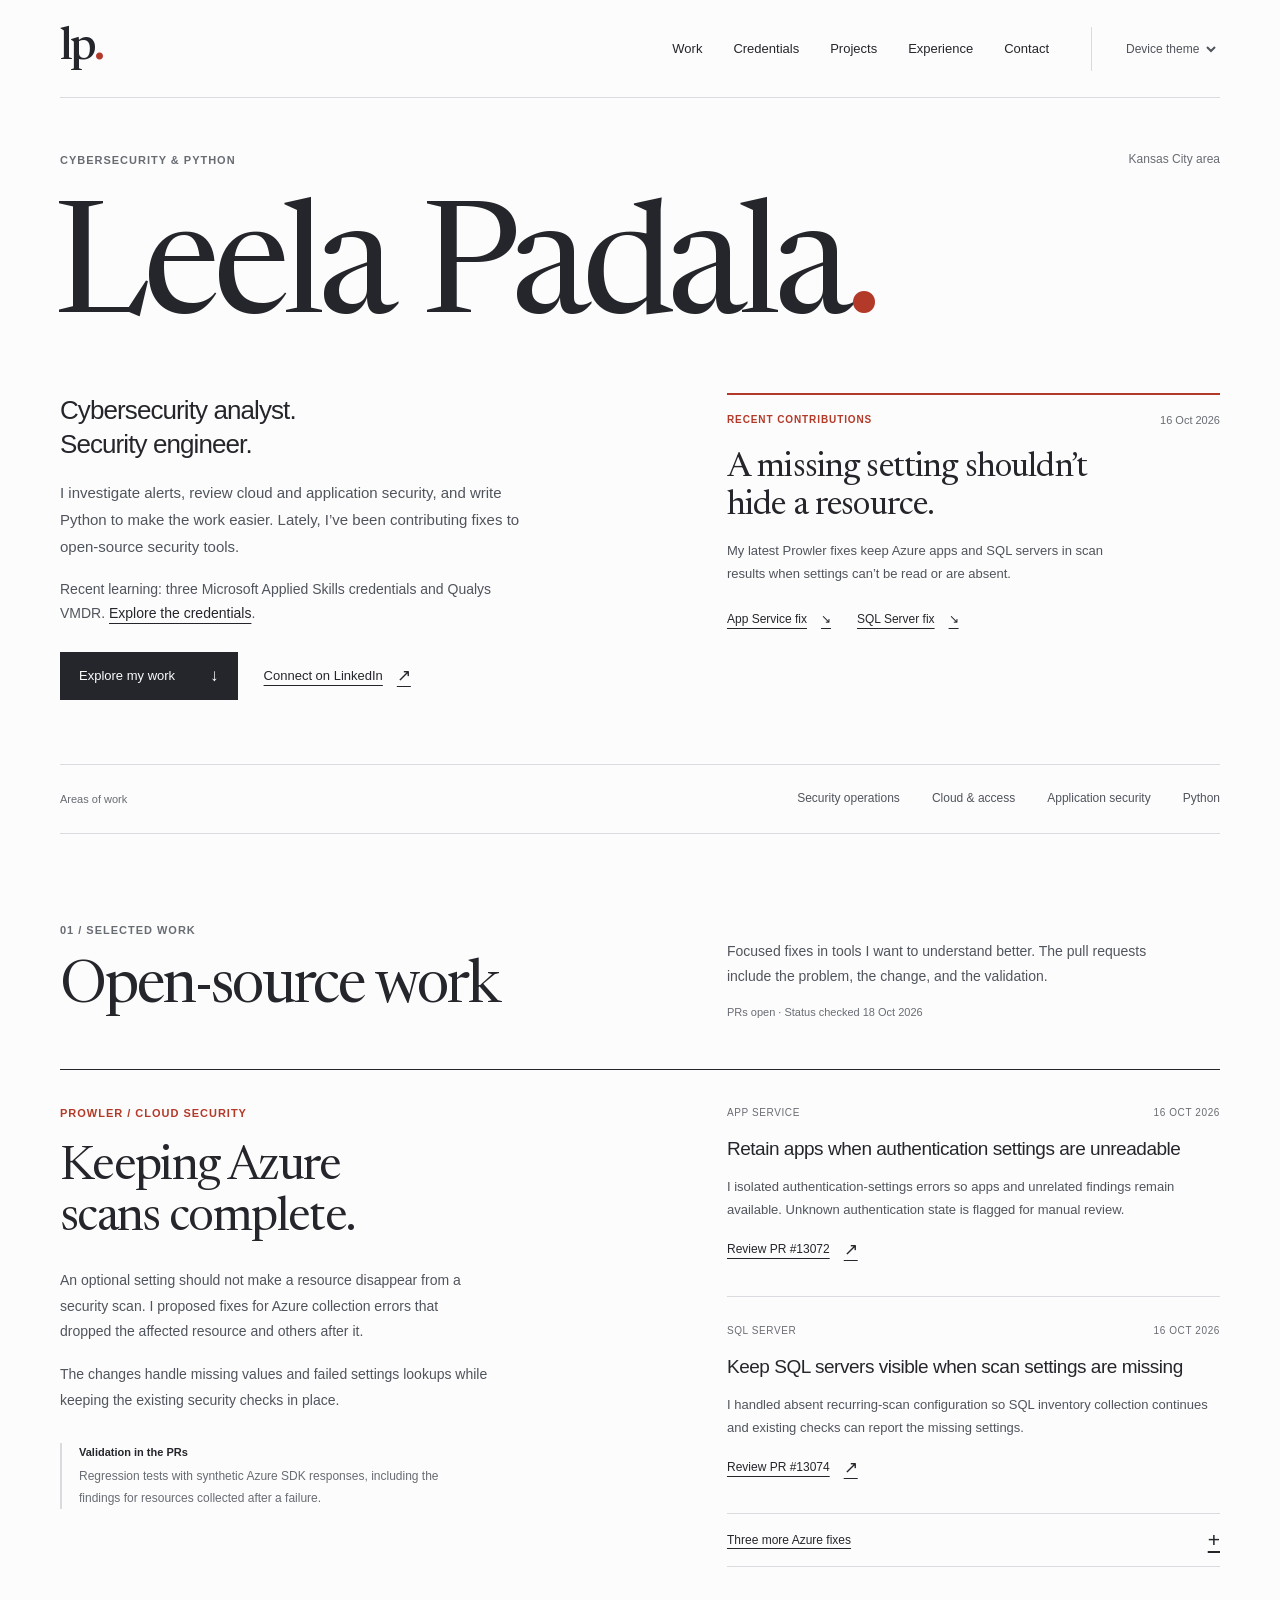
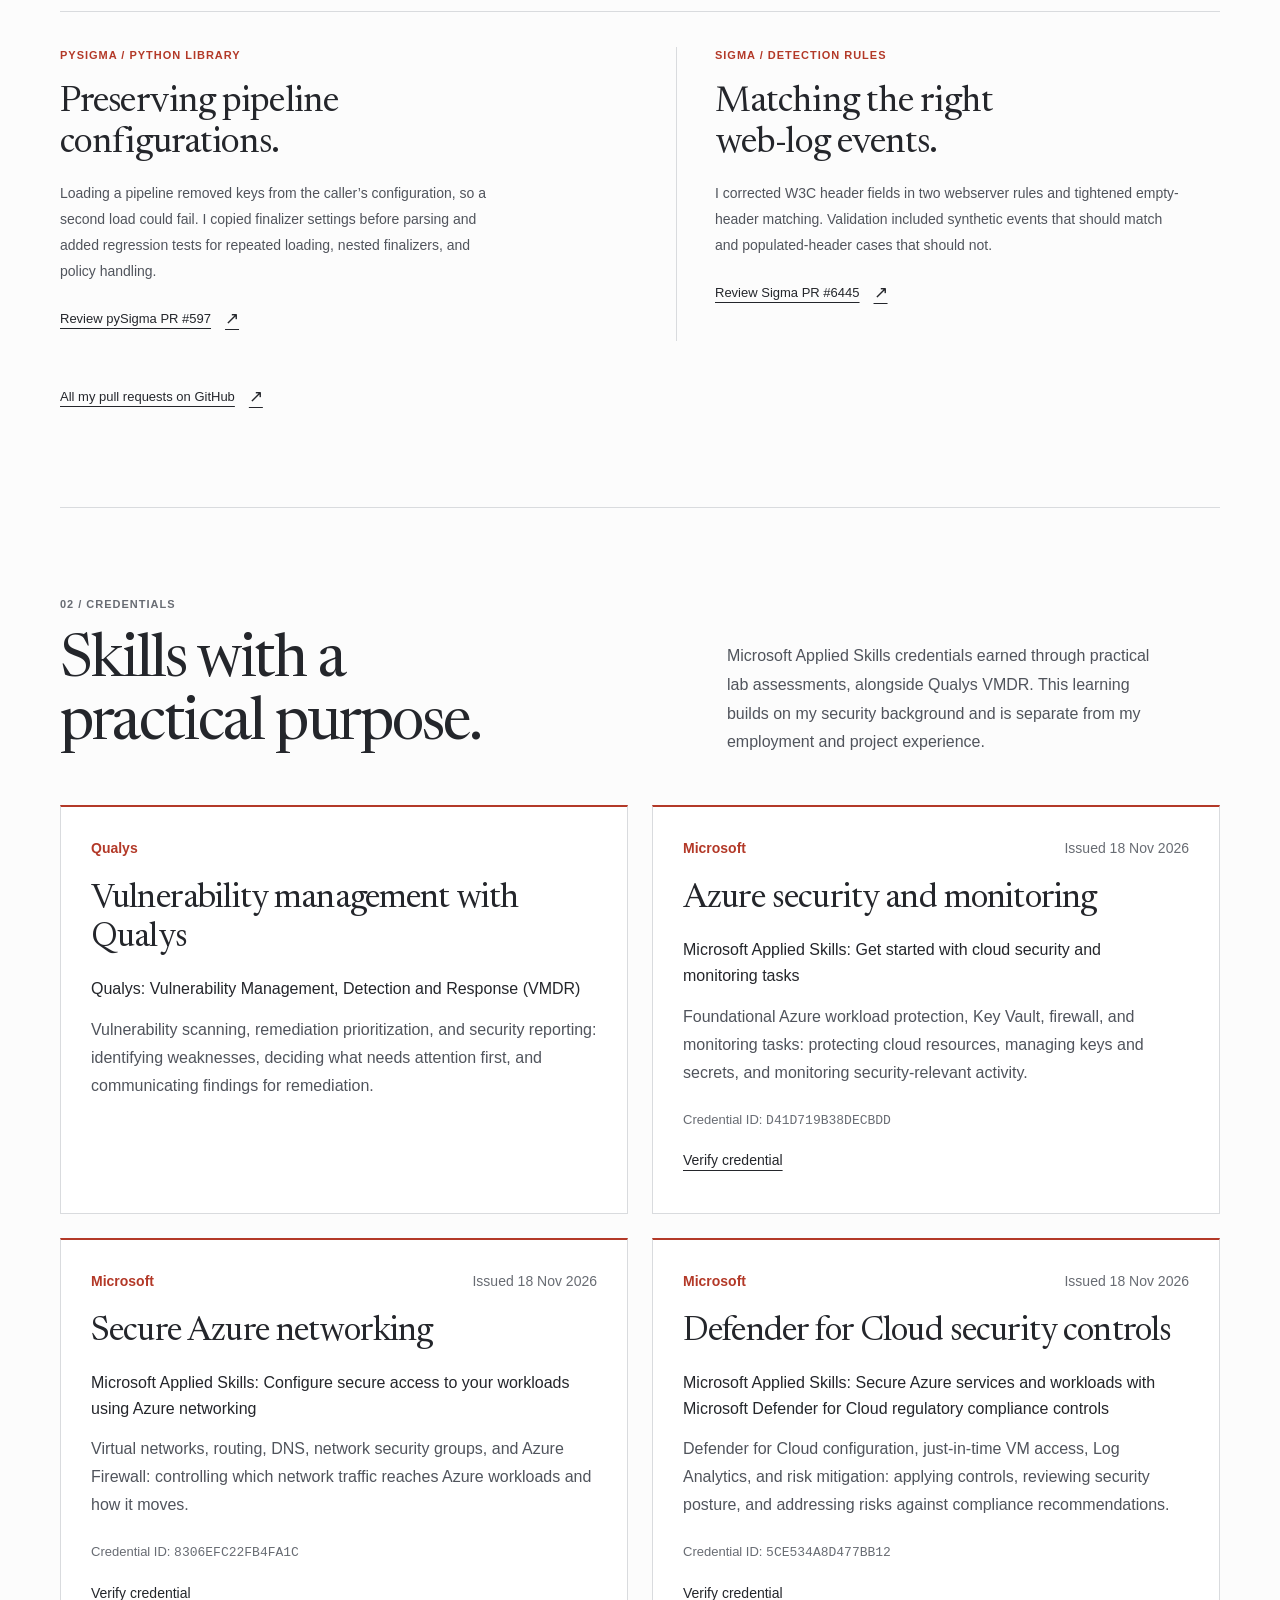
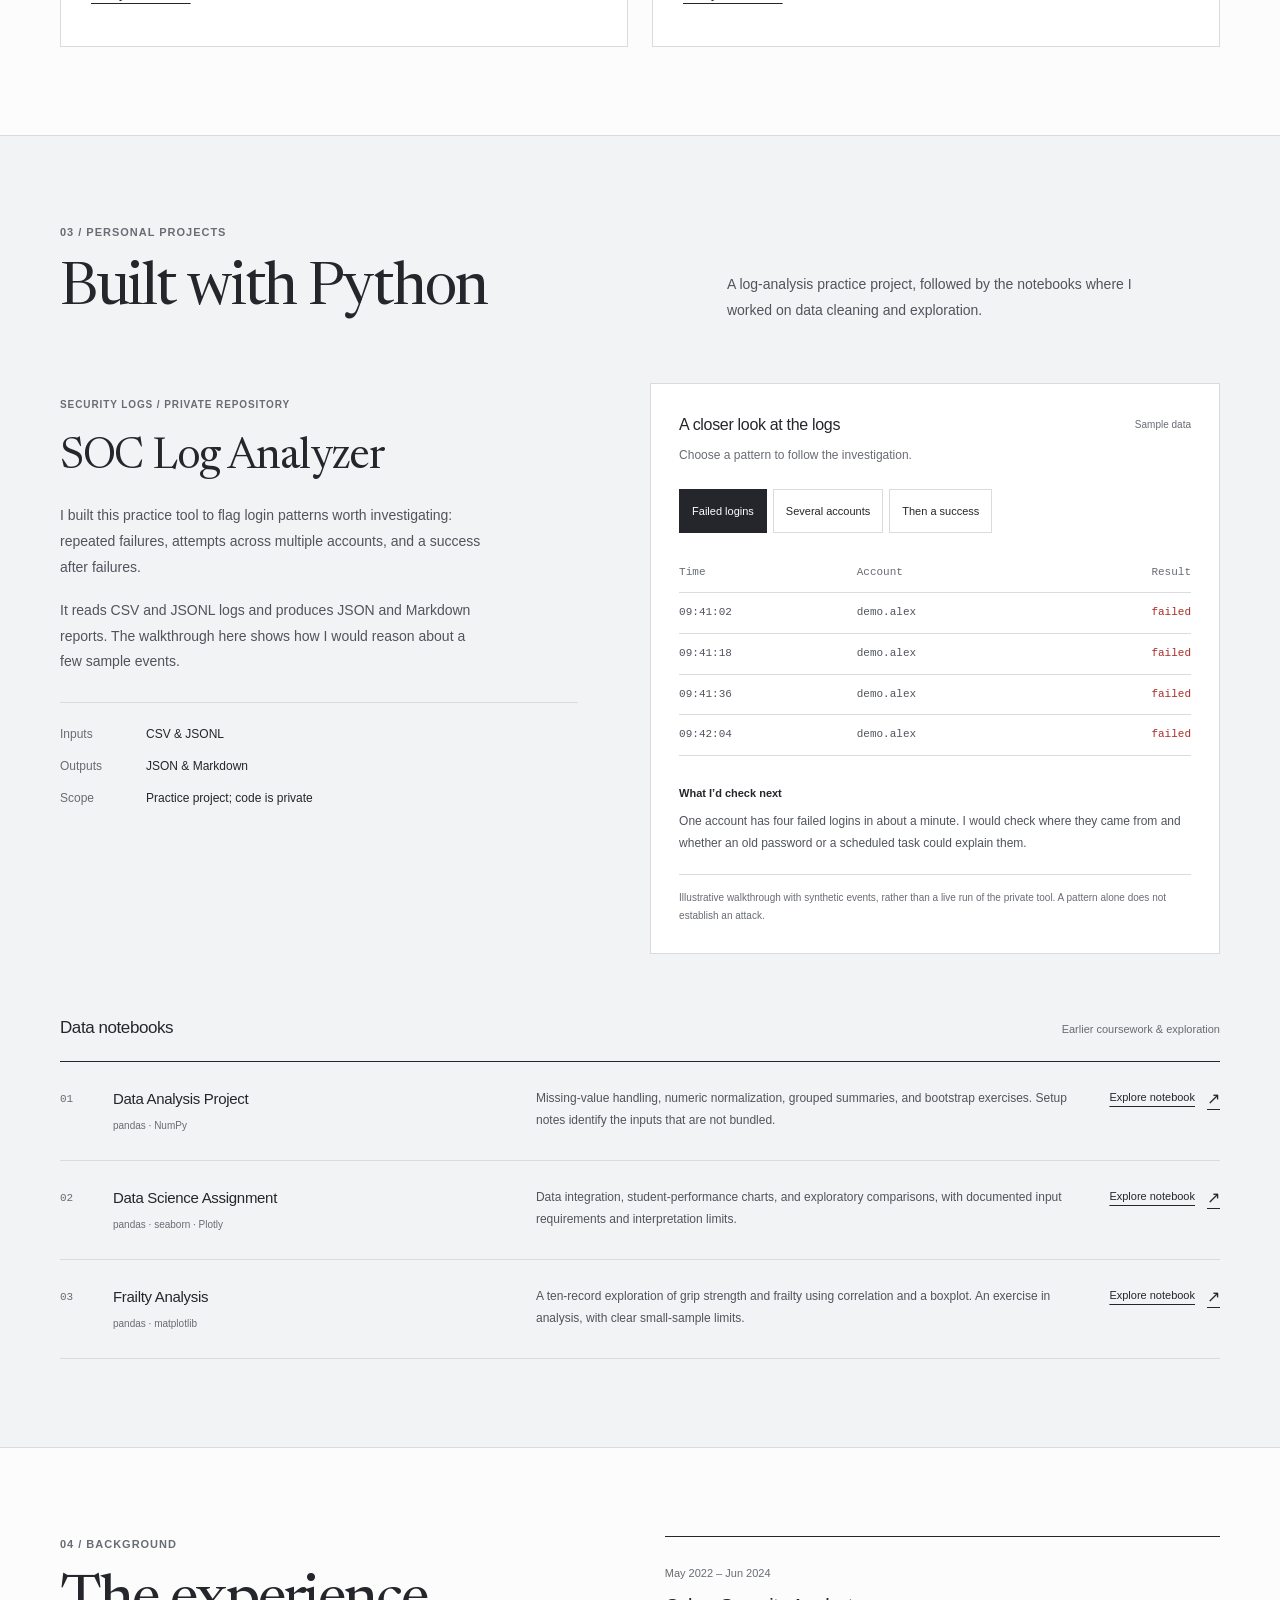
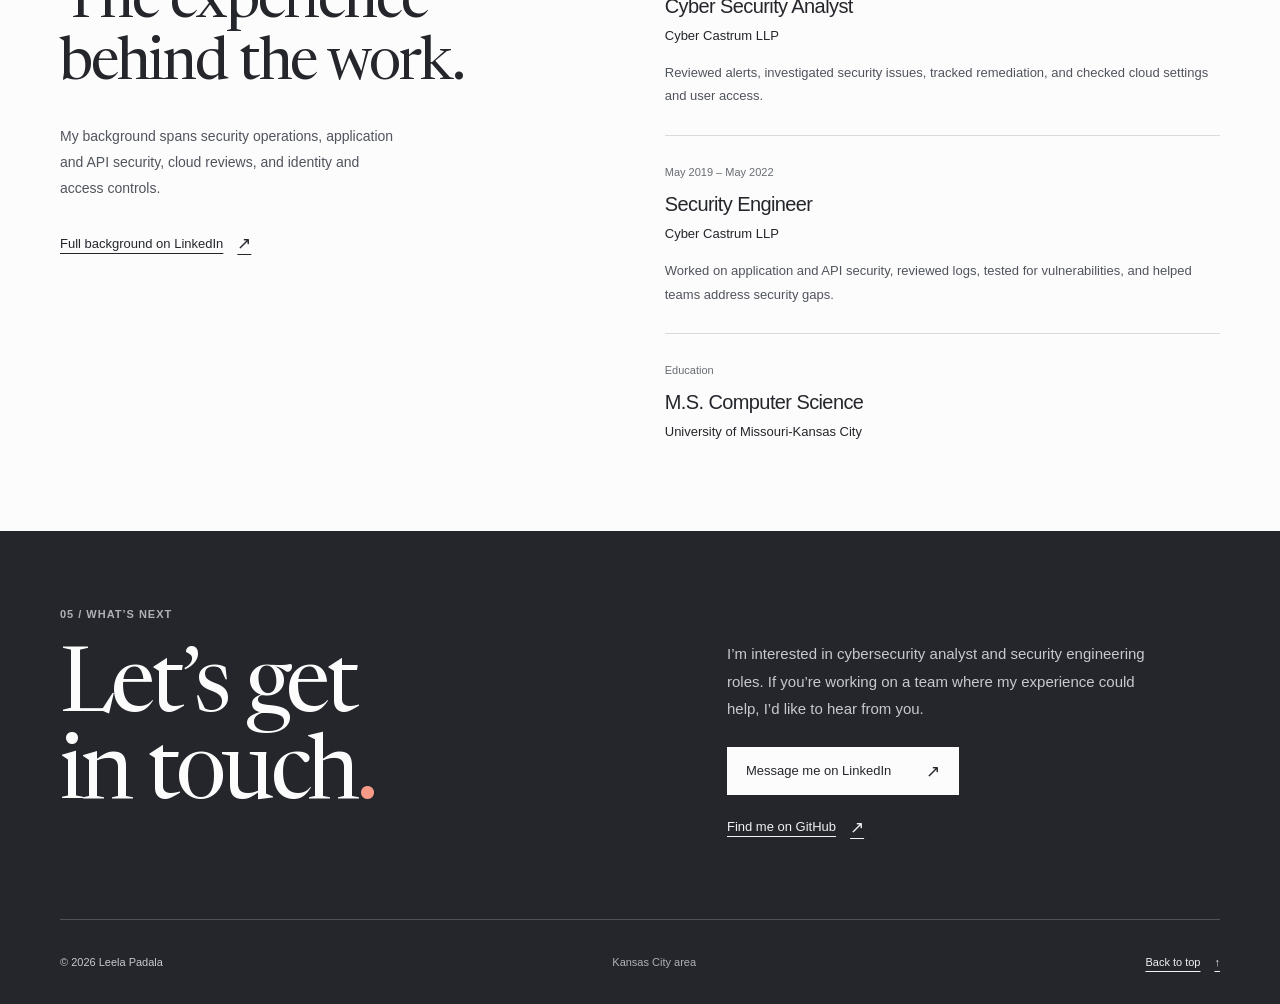
==== commit a60bc619: "Show practical security credentials in the portfolio" ====
--- a/index.html
+++ b/index.html
@@ -28,6 +28,7 @@
     <a class="wordmark" href="#top" aria-label="Leela Padala, back to top">lp<span aria-hidden="true">.</span></a>
     <nav aria-label="Main navigation">
       <a href="#contributions">Work</a>
+      <a href="#credentials">Credentials</a>
       <a href="#work">Projects</a>
       <a href="#background">Experience</a>
       <a href="#contact">Contact</a>
@@ -50,6 +51,7 @@
         <div class="hero-bio">
           <p class="role-title">Cybersecurity analyst.<br> Security engineer.</p>
           <p class="intro-text">I investigate alerts, review cloud and application security, and write Python to make the work easier. Lately, I’ve been contributing fixes to open-source security tools.</p>
+          <p class="credential-highlight">Recent learning: three Microsoft Applied Skills credentials and Qualys VMDR. <a href="#credentials">Explore the credentials</a>.</p>
           <div class="hero-actions">
             <a class="button" href="#contributions">Explore my work <span aria-hidden="true">↓</span></a>
             <a class="text-link" href="https://www.linkedin.com/in/leela-padala/">Connect on LinkedIn <span aria-hidden="true">↗</span></a>
@@ -121,10 +123,49 @@
       <a class="text-link section-link" href="https://github.com/search?q=is%3Apr+author%3Aleela-padala&amp;type=pullrequests">All my pull requests on GitHub <span aria-hidden="true">↗</span></a>
     </section>
 
+    <section class="section wrap credentials-section" id="credentials" aria-labelledby="credentials-title">
+      <div class="section-heading">
+        <div><p class="eyebrow section-number">02 / Credentials</p><h2 id="credentials-title">Skills with a<br> practical purpose.</h2></div>
+        <p class="credential-intro">Microsoft Applied Skills credentials earned through practical lab assessments, alongside Qualys VMDR. This learning builds on my security background and is separate from my employment and project experience.</p>
+      </div>
+      <div class="credential-grid">
+        <article class="credential-card" aria-labelledby="qualys-title">
+          <p class="credential-issuer">Qualys</p>
+          <h3 id="qualys-title">Vulnerability management with Qualys</h3>
+          <p class="credential-official">Qualys: Vulnerability Management, Detection and Response (VMDR)</p>
+          <p class="credential-description">Vulnerability scanning, remediation prioritization, and security reporting: identifying weaknesses, deciding what needs attention first, and communicating findings for remediation.</p>
+        </article>
+        <article class="credential-card" aria-labelledby="azure-security-title">
+          <div class="credential-meta"><p class="credential-issuer">Microsoft</p><p>Issued <time datetime="2026-11-18">18 Nov 2026</time></p></div>
+          <h3 id="azure-security-title">Azure security and monitoring</h3>
+          <p class="credential-official">Microsoft Applied Skills: Get started with cloud security and monitoring tasks</p>
+          <p class="credential-description">Foundational Azure workload protection, Key Vault, firewall, and monitoring tasks: protecting cloud resources, managing keys and secrets, and monitoring security-relevant activity.</p>
+          <p class="credential-id">Credential ID: <span>D41D719B38DECBDD</span></p>
+          <a class="text-link credential-verify" href="https://learn.microsoft.com/en-us/users/leelapadala-8738/credentials/d41d719b38decbdd" aria-label="Verify credential: Azure security and monitoring on Microsoft Learn">Verify credential</a>
+        </article>
+        <article class="credential-card" aria-labelledby="azure-networking-title">
+          <div class="credential-meta"><p class="credential-issuer">Microsoft</p><p>Issued <time datetime="2026-11-18">18 Nov 2026</time></p></div>
+          <h3 id="azure-networking-title">Secure Azure networking</h3>
+          <p class="credential-official">Microsoft Applied Skills: Configure secure access to your workloads using Azure networking</p>
+          <p class="credential-description">Virtual networks, routing, DNS, network security groups, and Azure Firewall: controlling which network traffic reaches Azure workloads and how it moves.</p>
+          <p class="credential-id">Credential ID: <span>8306EFC22FB4FA1C</span></p>
+          <a class="text-link credential-verify" href="https://learn.microsoft.com/en-us/users/leelapadala-8738/credentials/8306efc22fb4fa1c" aria-label="Verify credential: Secure Azure networking on Microsoft Learn">Verify credential</a>
+        </article>
+        <article class="credential-card" aria-labelledby="defender-title">
+          <div class="credential-meta"><p class="credential-issuer">Microsoft</p><p>Issued <time datetime="2026-11-18">18 Nov 2026</time></p></div>
+          <h3 id="defender-title">Defender for Cloud security controls</h3>
+          <p class="credential-official">Microsoft Applied Skills: Secure Azure services and workloads with Microsoft Defender for Cloud regulatory compliance controls</p>
+          <p class="credential-description">Defender for Cloud configuration, just-in-time VM access, Log Analytics, and risk mitigation: applying controls, reviewing security posture, and addressing risks against compliance recommendations.</p>
+          <p class="credential-id">Credential ID: <span>5CE534A8D477BB12</span></p>
+          <a class="text-link credential-verify" href="https://learn.microsoft.com/en-us/users/leelapadala-8738/credentials/5ce534a8d477bb12" aria-label="Verify credential: Defender for Cloud security controls on Microsoft Learn">Verify credential</a>
+        </article>
+      </div>
+    </section>
+
     <section class="projects-section" id="work" aria-labelledby="work-title">
       <div class="section wrap">
         <div class="section-heading">
-          <div><p class="eyebrow section-number">02 / Personal projects</p><h2 id="work-title">Built with Python</h2></div>
+          <div><p class="eyebrow section-number">03 / Personal projects</p><h2 id="work-title">Built with Python</h2></div>
           <p class="section-intro">A log-analysis practice project, followed by the notebooks where I worked on data cleaning and exploration.</p>
         </div>
         <article class="lead-project" id="log-study" aria-labelledby="log-title">
@@ -160,7 +201,7 @@
     </section>
 
     <section class="section wrap background" id="background" aria-labelledby="background-title">
-      <div class="background-intro"><p class="eyebrow section-number">03 / Background</p><h2 id="background-title">The experience<br> behind the work.</h2><p>My background spans security operations, application and API security, cloud reviews, and identity and access controls.</p><a class="text-link" href="https://www.linkedin.com/in/leela-padala/">Full background on LinkedIn <span aria-hidden="true">↗</span></a></div>
+      <div class="background-intro"><p class="eyebrow section-number">04 / Background</p><h2 id="background-title">The experience<br> behind the work.</h2><p>My background spans security operations, application and API security, cloud reviews, and identity and access controls.</p><a class="text-link" href="https://www.linkedin.com/in/leela-padala/">Full background on LinkedIn <span aria-hidden="true">↗</span></a></div>
       <div class="timeline">
         <article><p class="timeline-date">May 2022 – Jun 2024</p><h3>Cyber Security Analyst</h3><p class="company">Cyber Castrum LLP</p><p>Reviewed alerts, investigated security issues, tracked remediation, and checked cloud settings and user access.</p></article>
         <article><p class="timeline-date">May 2019 – May 2022</p><h3>Security Engineer</h3><p class="company">Cyber Castrum LLP</p><p>Worked on application and API security, reviewed logs, tested for vulnerabilities, and helped teams address security gaps.</p></article>
@@ -169,7 +210,7 @@
     </section>
 
     <section class="contact" id="contact" aria-labelledby="contact-title"><div class="wrap">
-      <div class="contact-grid"><div><p class="eyebrow">04 / What’s next</p><h2 id="contact-title">Let’s get<br> in touch<span>.</span></h2></div><div class="contact-copy"><p>I’m interested in cybersecurity analyst and security engineering roles. If you’re working on a team where my experience could help, I’d like to hear from you.</p><a class="button" href="https://www.linkedin.com/in/leela-padala/">Message me on LinkedIn <span aria-hidden="true">↗</span></a><a class="text-link github-link" href="https://github.com/leela-padala">Find me on GitHub <span aria-hidden="true">↗</span></a></div></div>
+      <div class="contact-grid"><div><p class="eyebrow">05 / What’s next</p><h2 id="contact-title">Let’s get<br> in touch<span>.</span></h2></div><div class="contact-copy"><p>I’m interested in cybersecurity analyst and security engineering roles. If you’re working on a team where my experience could help, I’d like to hear from you.</p><a class="button" href="https://www.linkedin.com/in/leela-padala/">Message me on LinkedIn <span aria-hidden="true">↗</span></a><a class="text-link github-link" href="https://github.com/leela-padala">Find me on GitHub <span aria-hidden="true">↗</span></a></div></div>
       <footer><p>© 2026 Leela Padala</p><p class="footer-note">Kansas City area</p><a href="#top">Back to top <span aria-hidden="true">↑</span></a></footer>
     </div></section>
   </main>
--- a/styles.css
+++ b/styles.css
@@ -374,3 +374,28 @@
   .contact-grid { padding-bottom: 25px; }
   .contact footer { border-top-color: #ccc; min-height: 50px; }
 }
+
+/* Credentials use the existing theme colors and typography. */
+.credential-highlight { margin-top: 18px; max-width: 460px; font-size: .875rem; line-height: 1.7; }
+.credentials-section { border-top: 1px solid var(--line); }
+.credential-intro { max-width: 440px; font-size: 1rem; line-height: 1.8; }
+.credential-grid { display: grid; grid-template-columns: repeat(2, minmax(0, 1fr)); gap: 24px; }
+.credential-card { display: flex; flex-direction: column; min-width: 0; padding: 30px; background: var(--surface); border: 1px solid var(--line); border-top: 2px solid var(--accent); }
+.credential-meta { display: flex; justify-content: space-between; flex-wrap: wrap; gap: 8px 16px; }
+.credential-issuer { color: var(--accent); font-weight: 600; }
+.credential-meta,.credential-issuer { font-size: .875rem; }
+.credential-meta { color: var(--muted); }
+.credential-card h3 { font: 400 clamp(28px, 2.8vw, 34px)/1.15 var(--serif); letter-spacing: -.025em; margin-top: 20px; }
+.credential-official { color: var(--ink); font-size: 1rem; font-weight: 500; line-height: 1.6; margin-top: 18px; }
+.credential-description { font-size: 1rem; line-height: 1.75; margin-top: 14px; margin-bottom: 22px; }
+.credential-id { margin-top: auto; color: var(--muted); font-size: .8125rem; overflow-wrap: anywhere; }
+.credential-id span { font-family: var(--mono); }
+.credential-verify { align-self: flex-start; font-size: .875rem; margin-top: 8px; }
+@media(min-width:621px) and (max-width:1000px) { .masthead { flex-wrap: wrap; gap: 8px 24px; padding-block: 12px; } nav { gap: 22px; } }
+@media(max-width:620px) {
+  nav { flex-wrap: wrap; justify-content: flex-start; gap: 0 24px; }
+  .credential-grid { grid-template-columns: 1fr; gap: 20px; }
+  .credential-card { padding: 24px; }
+  .credential-card h3 { font-size: 30px; }
+}
+@media print { .credential-card { break-inside: avoid; } }
